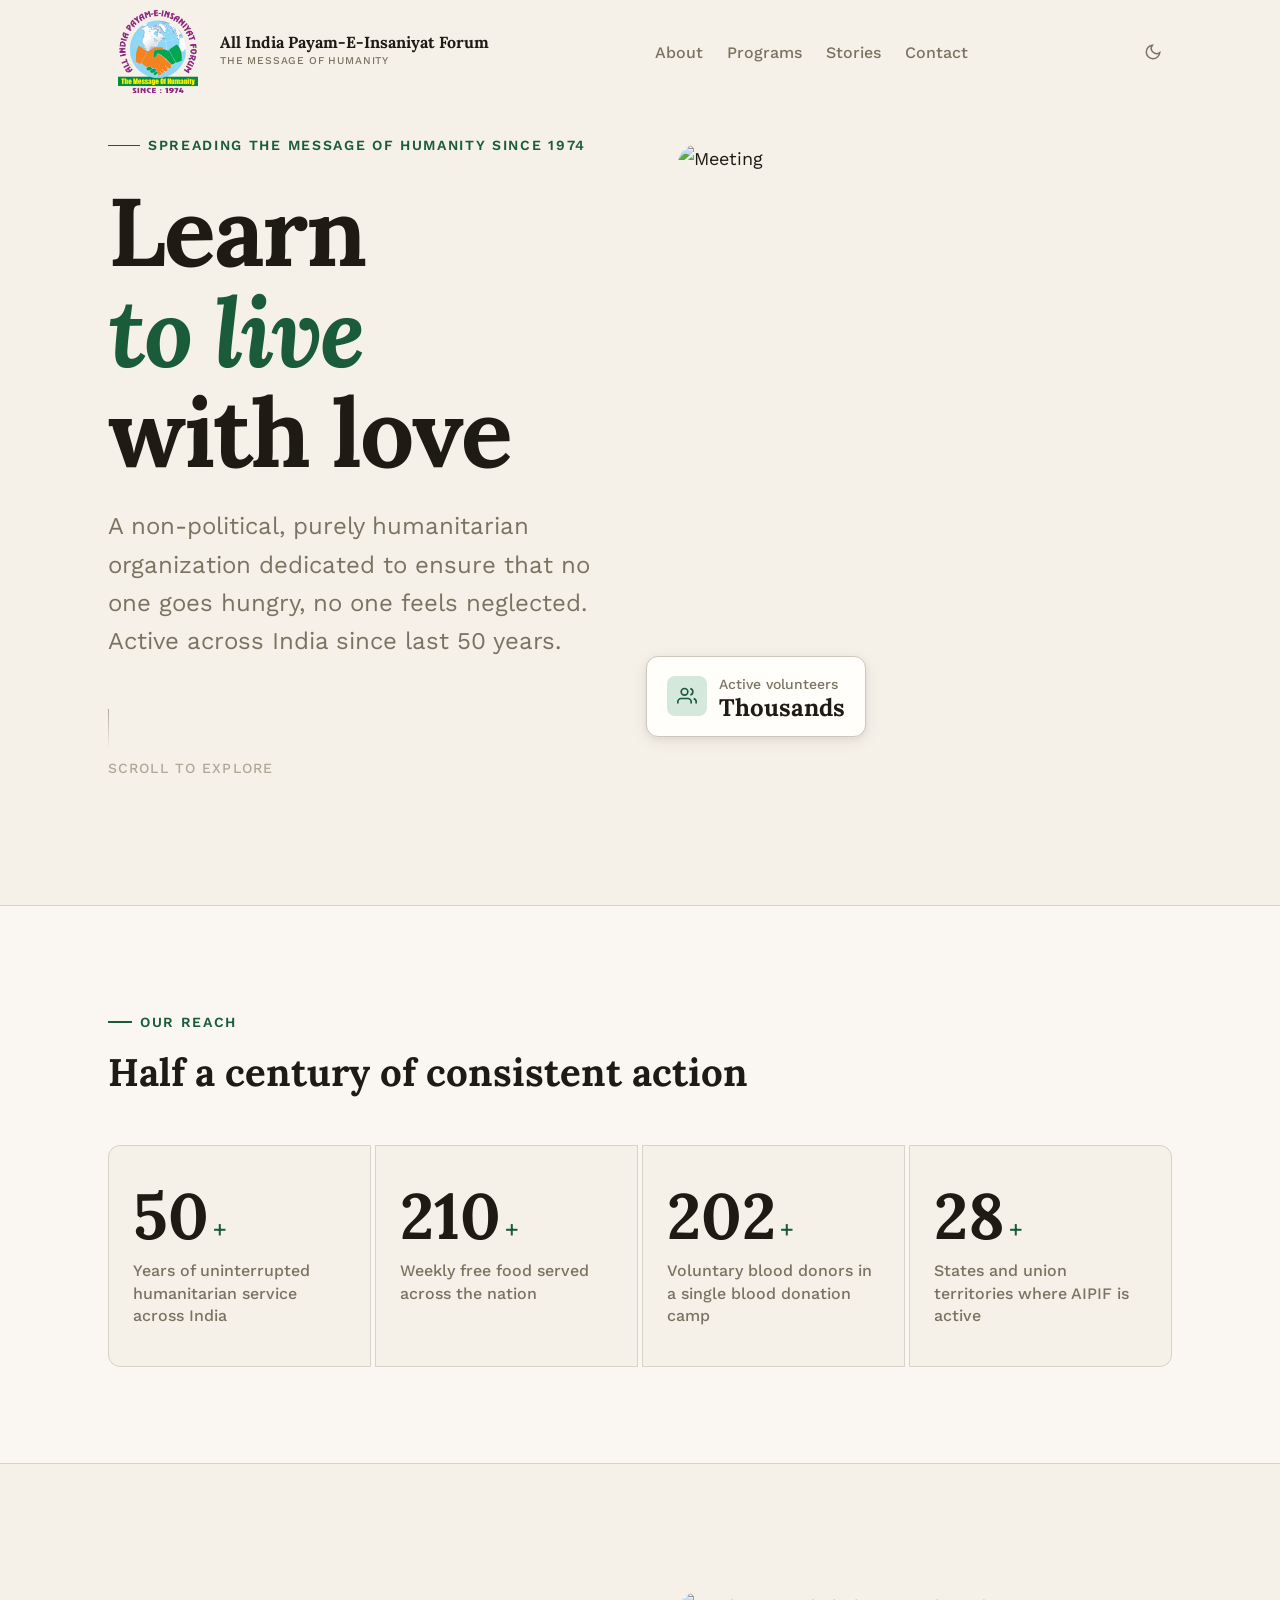
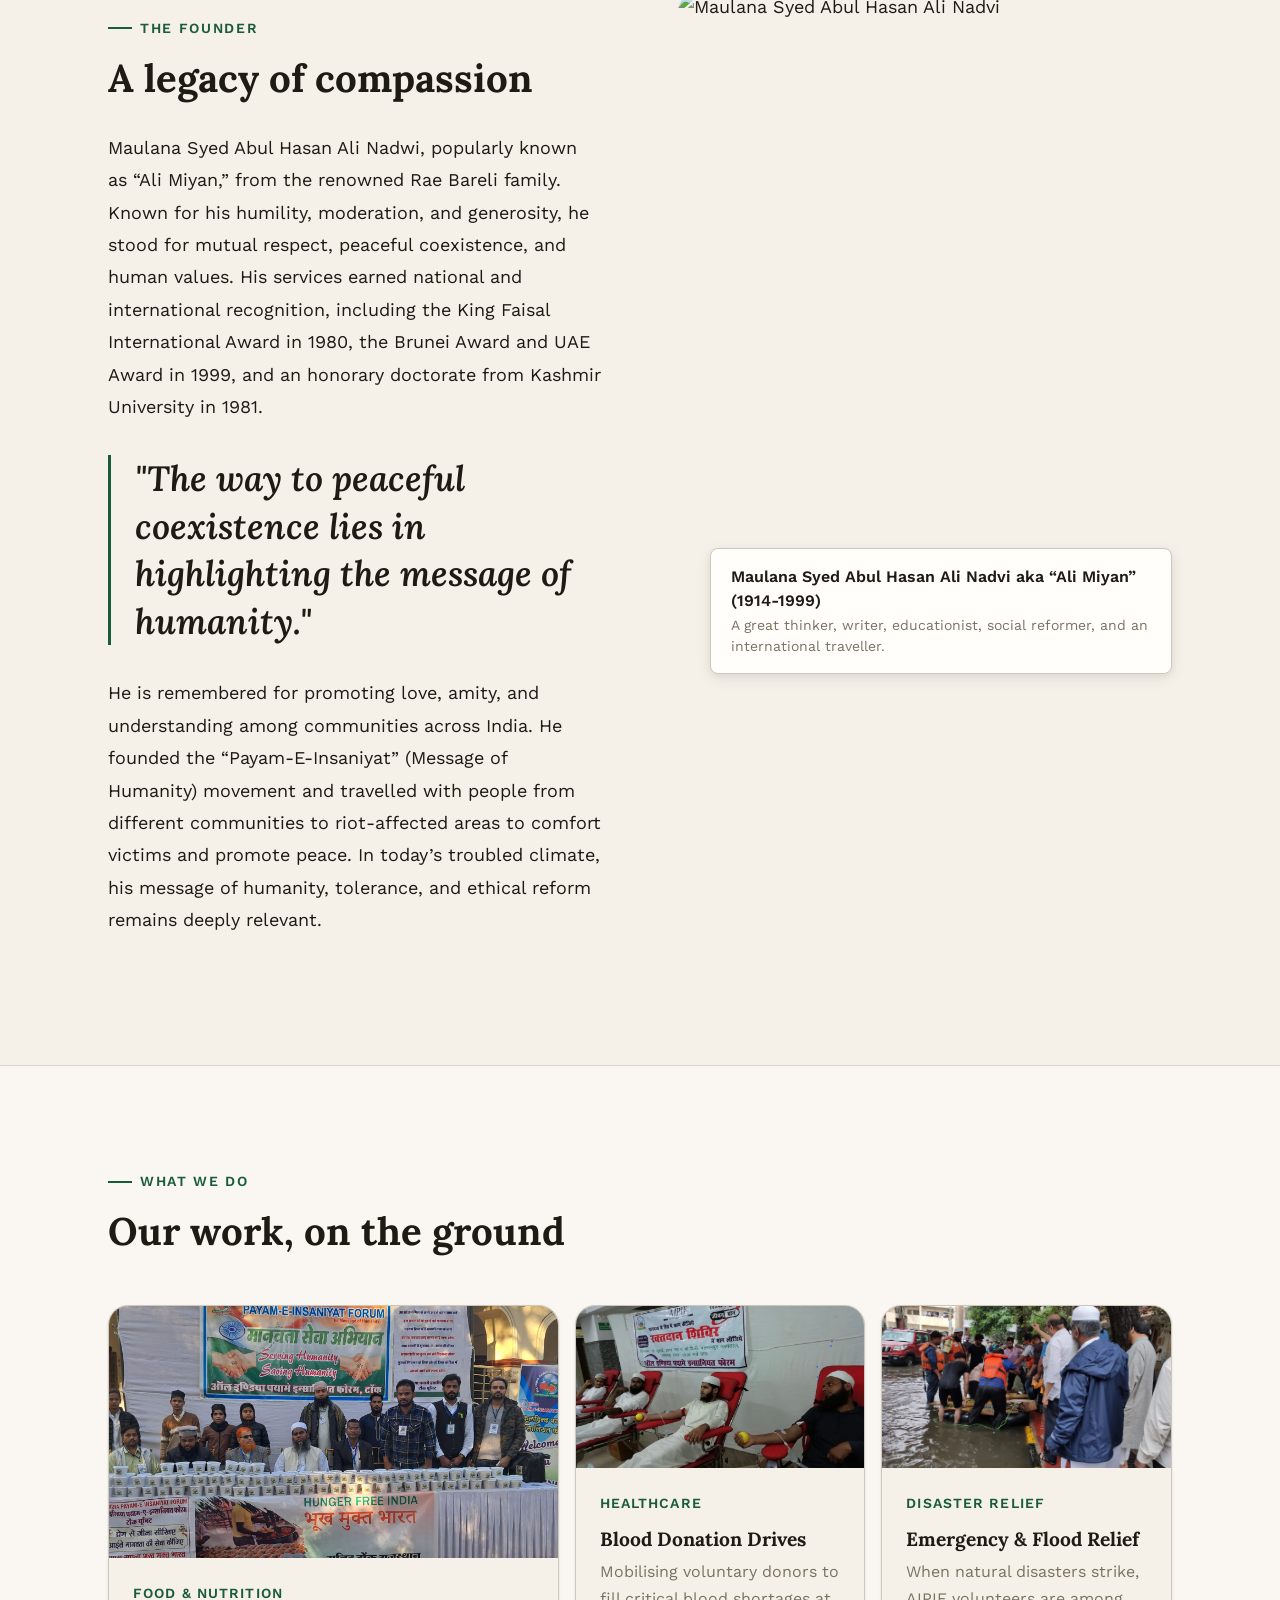
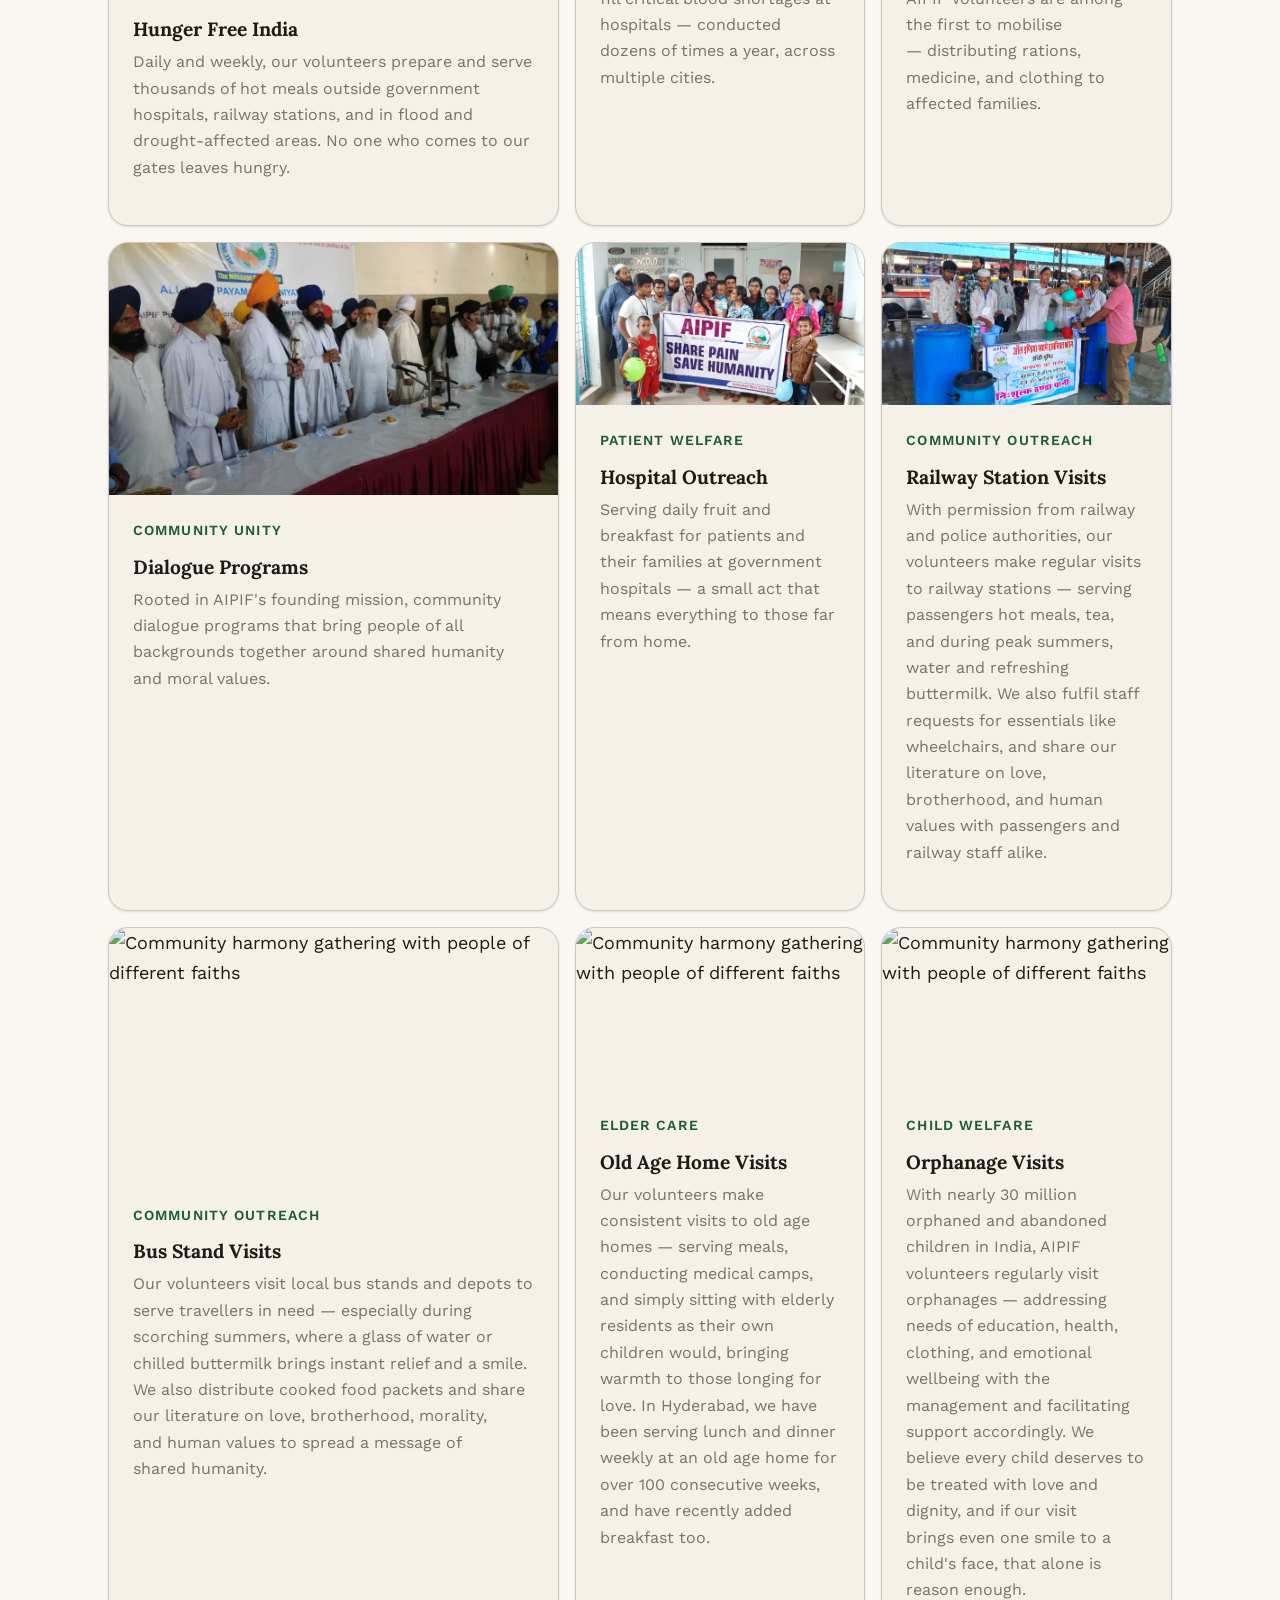
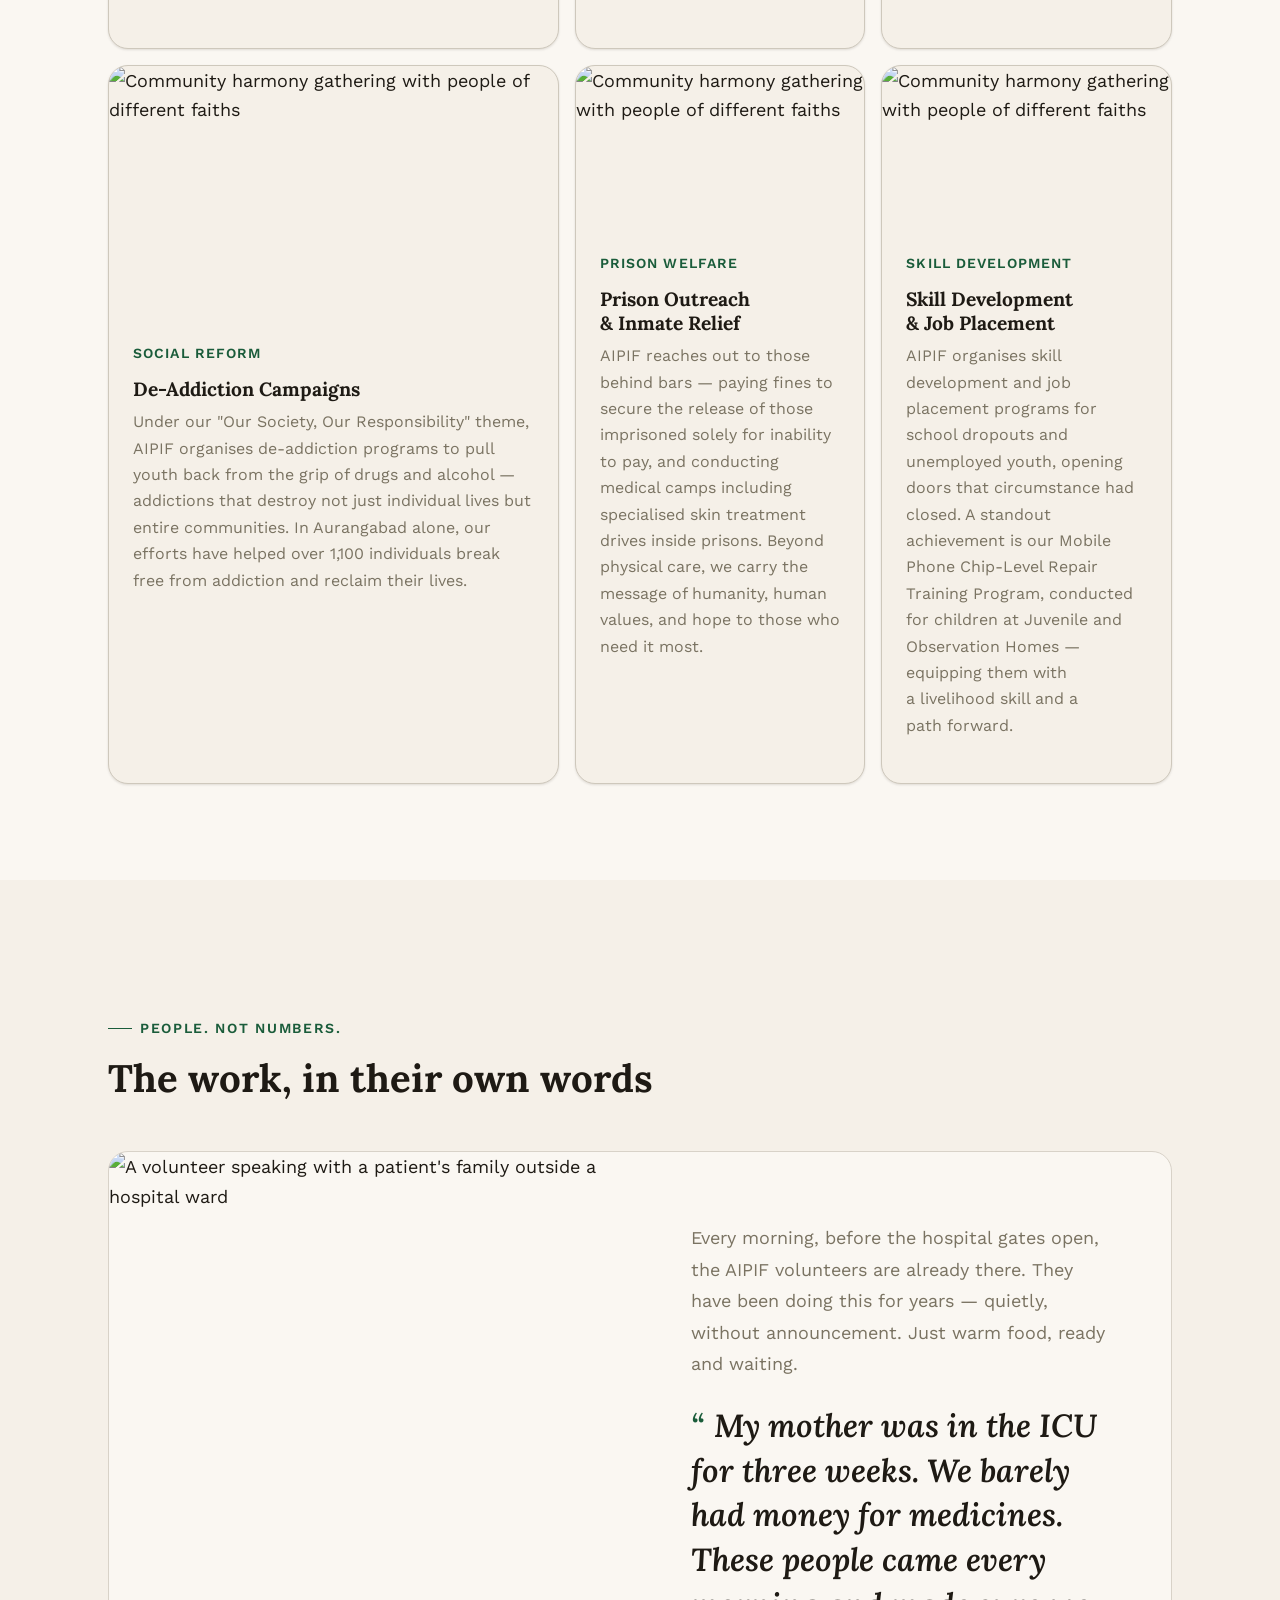
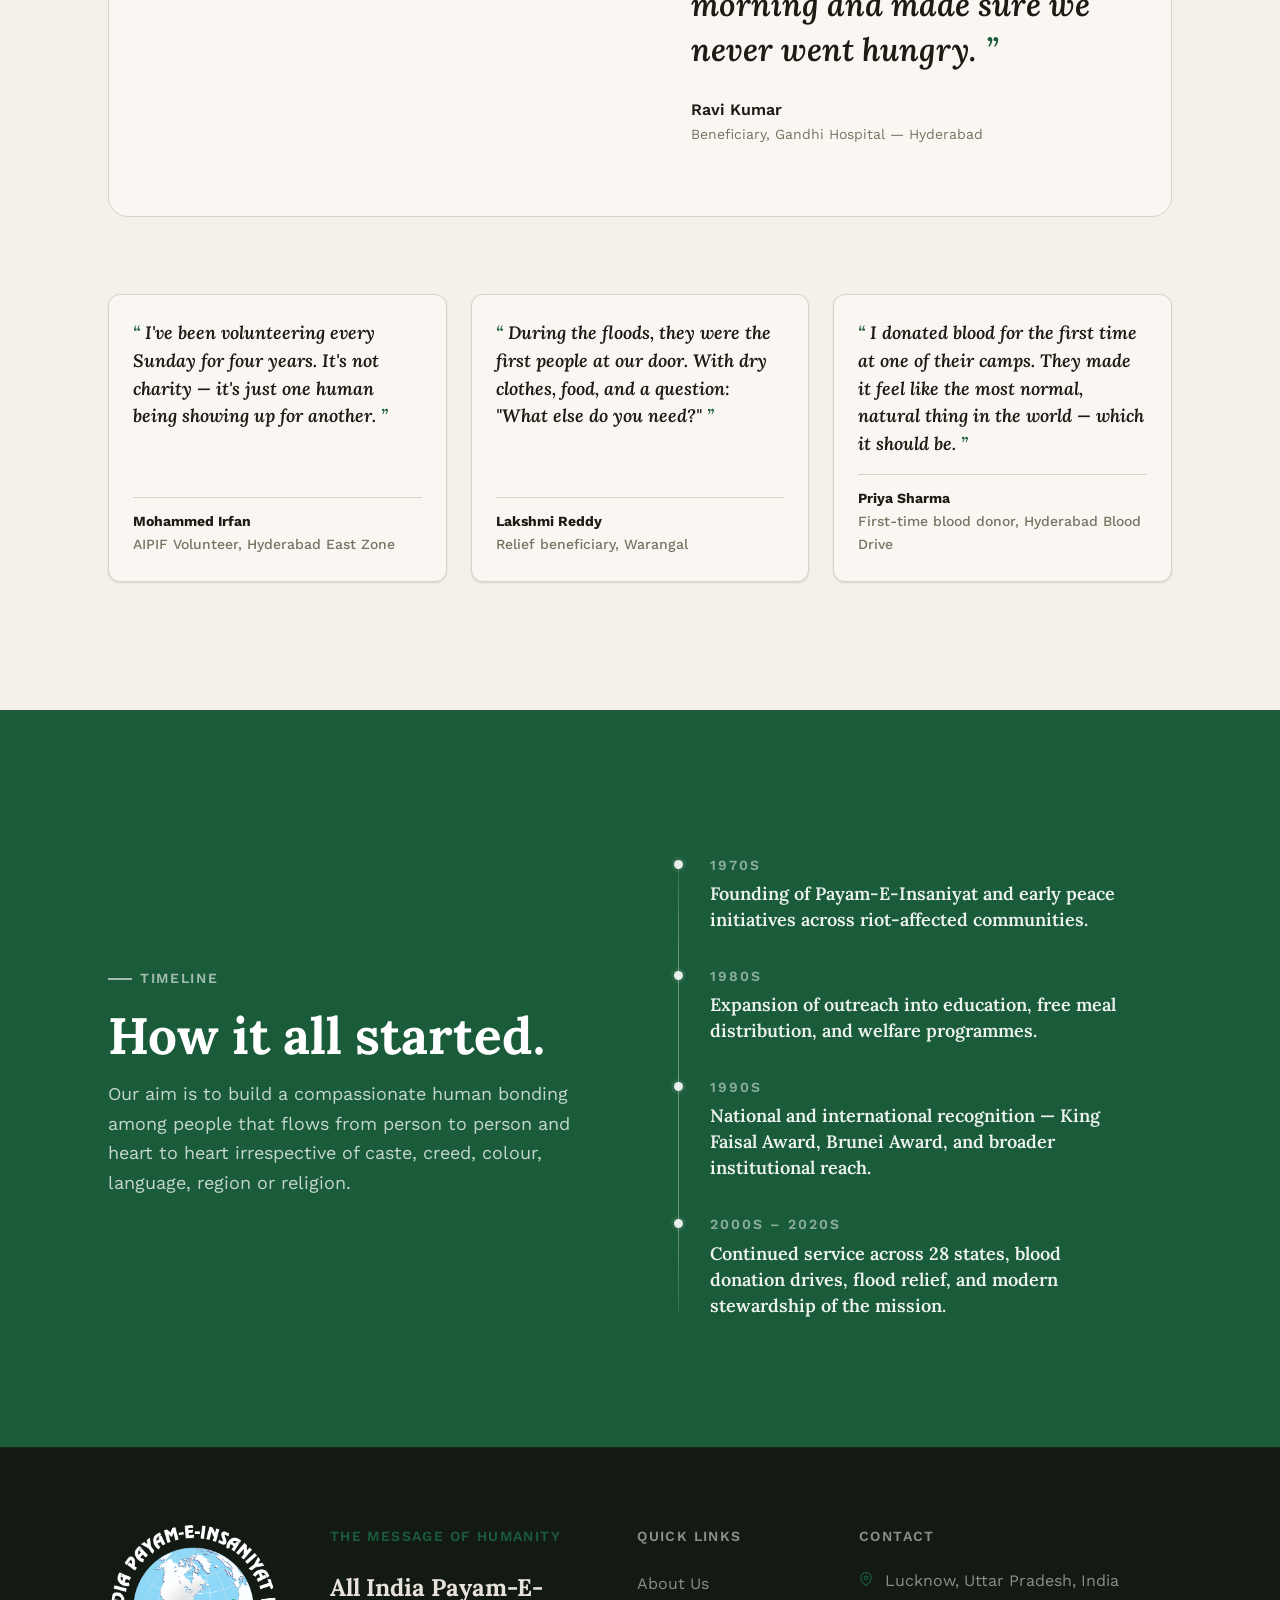
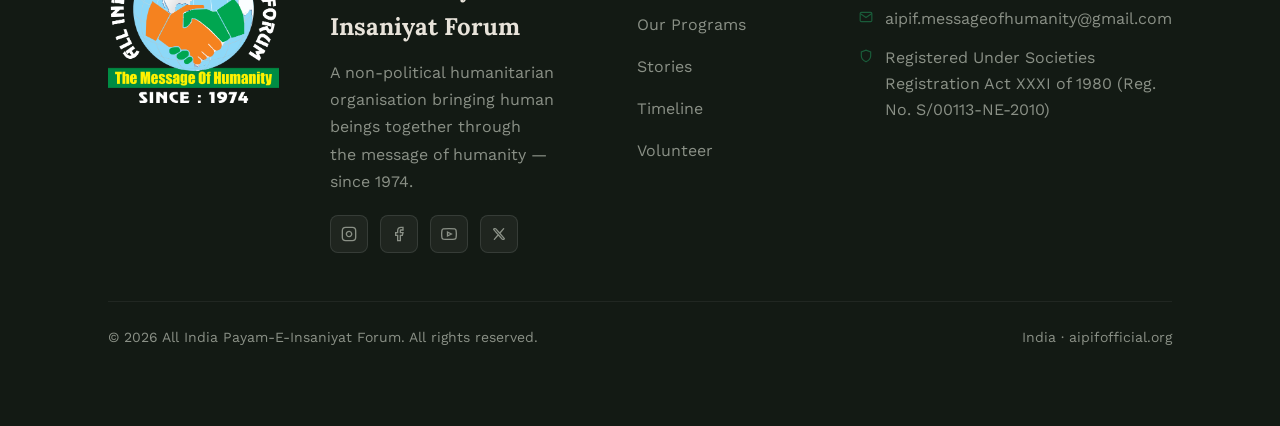
==== sample/index.html @ 8a6baed9 "site refining" ====
<!DOCTYPE html>
<html lang="en" data-theme="light">
<head>
  <meta charset="UTF-8">
  <meta name="viewport" content="width=device-width, initial-scale=1.0">
  <title>AIPIF — All India Payam-E-Insaniyat Forum</title>
  <meta name="description" content="All India Payam-E-Insaniyat Forum (AIPIF) — a non-political humanitarian organisation spreading the message of humanity since 1974. Food, care, dignity for all.">
  <meta property="og:title" content="AIPIF — All India Payam-E-Insaniyat Forum">
  <meta property="og:description" content="A non-political, purely humanitarian organization dedicated to ensure that no one goes hungry, no one feels neglected. Active across India since last 50 years.">

  <!-- Fonts -->
  <link rel="preconnect" href="https://fonts.googleapis.com">
  <link rel="preconnect" href="https://fonts.gstatic.com" crossorigin>
  <link href="https://fonts.googleapis.com/css2?family=Lora:ital,wght@0,400;0,600;0,700;1,400;1,600&family=Work+Sans:wght@300;400;500;600&display=swap" rel="stylesheet">

  <!-- Lucide Icons -->
  <script src="https://unpkg.com/lucide@latest/dist/umd/lucide.min.js"></script>

<style>
/* ─── DESIGN TOKENS ─────────────────────────────────────── */
:root, [data-theme="light"] {
  /* Surfaces — warm linen */
  --color-bg:               #F5F0E8;
  --color-surface:          #FAF7F2;
  --color-surface-2:        #FFFEFB;
  --color-surface-offset:   #EDE8DF;
  --color-surface-deep:     #E4DDD1;
  --color-divider:          #D8D2C8;
  --color-border:           #CEC8BC;

  /* Text — warm brown */
  --color-text:             #1E1A14;
  --color-text-muted:       #7A7362;
  --color-text-faint:       #B0A898;
  --color-text-inverse:     #FAF7F2;

  /* Primary accent — deep forest green */
  --color-primary:          #1A5C3A;
  --color-primary-hover:    #154A2F;
  --color-primary-active:   #0F3822;
  --color-primary-light:    #D4E8DC;

  /* Secondary accent — warm terracotta */
  --color-secondary:        #C2581B;
  --color-secondary-hover:  #A04515;

  /* Dark base for footer */
  --color-dark:             #131A14;
  --color-dark-surface:     #1A2319;
  --color-dark-text:        #E8E3DA;
  --color-dark-muted:       #8A9086;

  /* Type */
  --font-display:           'Lora', Georgia, serif;
  --font-body:              'Work Sans', 'Helvetica Neue', sans-serif;

  /* Type scale — fluid */
  --text-xs:    clamp(0.75rem, 0.7rem + 0.25vw, 0.875rem);
  --text-sm:    clamp(0.875rem, 0.8rem + 0.35vw, 1rem);
  --text-base:  clamp(1rem, 0.95rem + 0.25vw, 1.125rem);
  --text-lg:    clamp(1.125rem, 1rem + 0.75vw, 1.5rem);
  --text-xl:    clamp(1.5rem, 1.2rem + 1.25vw, 2.25rem);
  --text-2xl:   clamp(2rem, 1.2rem + 2.5vw, 3.5rem);
  --text-hero:  clamp(3rem, 0.5rem + 7vw, 6rem);

  /* Spacing */
  --space-1: 0.25rem; --space-2: 0.5rem;  --space-3: 0.75rem;
  --space-4: 1rem;    --space-5: 1.25rem; --space-6: 1.5rem;
  --space-8: 2rem;    --space-10: 2.5rem; --space-12: 3rem;
  --space-16: 4rem;   --space-20: 5rem;   --space-24: 6rem;
  --space-32: 8rem;

  /* Radii */
  --radius-sm: 0.25rem; --radius-md: 0.5rem;
  --radius-lg: 0.75rem; --radius-xl: 1.25rem;

  /* Shadows */
  --shadow-sm: 0 1px 3px rgba(30,26,20,0.07), 0 1px 2px rgba(30,26,20,0.05);
  --shadow-md: 0 4px 16px rgba(30,26,20,0.08), 0 2px 6px rgba(30,26,20,0.05);
  --shadow-lg: 0 12px 40px rgba(30,26,20,0.10), 0 4px 12px rgba(30,26,20,0.06);

  /* Layout */
  --content-width: 1160px;
  --prose-width: 68ch;

  --transition: 180ms cubic-bezier(0.16, 1, 0.3, 1);
}

[data-theme="dark"] {
  --color-bg:               #131A14;
  --color-surface:          #1A2319;
  --color-surface-2:        #1F2B1E;
  --color-surface-offset:   #162015;
  --color-surface-deep:     #0F160F;
  --color-divider:          #2A342A;
  --color-border:           #344034;
  --color-text:             #E8E3DA;
  --color-text-muted:       #8A9086;
  --color-text-faint:       #4E5A4C;
  --color-text-inverse:     #131A14;
  --color-primary:          #4EA870;
  --color-primary-hover:    #62B880;
  --color-primary-active:   #3A8F58;
  --color-primary-light:    #1A3524;
  --color-secondary:        #E07040;
  --color-secondary-hover:  #F08050;
  --shadow-sm: 0 1px 3px rgba(0,0,0,0.3);
  --shadow-md: 0 4px 16px rgba(0,0,0,0.35);
  --shadow-lg: 0 12px 40px rgba(0,0,0,0.45);
}

/* ─── BASE RESET ─────────────────────────────────────────── */
*, *::before, *::after { box-sizing: border-box; margin: 0; padding: 0; }
html {
  -webkit-font-smoothing: antialiased;
  text-rendering: optimizeLegibility;
  scroll-behavior: smooth;
  scroll-padding-top: 5rem;
}
body {
  font-family: var(--font-body);
  font-size: var(--text-base);
  color: var(--color-text);
  background: var(--color-bg);
  line-height: 1.65;
  min-height: 100dvh;
  overflow-x: hidden;
}
svg > #g253 {background-color: var(--color-secondary);}
img { display: block; max-width: 100%; height: auto; }
ul[role="list"], ol[role="list"] { list-style: none; }
input, button, textarea, select { font: inherit; }
h1, h2, h3, h4 { text-wrap: balance; line-height: 1.15; font-family: var(--font-display); }
p, li { text-wrap: pretty; }
button { cursor: pointer; border: none; background: none; }
::selection { background: color-mix(in oklab, var(--color-primary) 20%, transparent); }
:focus-visible { outline: 2px solid var(--color-primary); outline-offset: 3px; border-radius: var(--radius-sm); }
.sr-only { position: absolute; width: 1px; height: 1px; overflow: hidden; clip: rect(0,0,0,0); white-space: nowrap; }
@media (prefers-reduced-motion: reduce) {
  *, *::before, *::after { animation-duration: 0.01ms !important; transition-duration: 0.01ms !important; }
}

/* ─── LAYOUT UTILITIES ───────────────────────────────────── */
.container {
  max-width: var(--content-width);
  margin-inline: auto;
  padding-inline: clamp(var(--space-4), 5vw, var(--space-12));
}
.prose { max-width: var(--prose-width); }

/* ─── NAVIGATION ─────────────────────────────────────────── */
#nav {
  position: sticky; top: 0; z-index: 100;
  transition: background var(--transition), backdrop-filter var(--transition), box-shadow var(--transition);
}
#nav.scrolled {
  background: color-mix(in oklab, var(--color-bg) 85%, transparent);
  backdrop-filter: blur(14px);
  -webkit-backdrop-filter: blur(14px);
  box-shadow: 0 1px 0 var(--color-divider);
}
.nav-inner {
  display: flex; align-items: center; gap: var(--space-8);
}
.nav-logo {
  flex-shrink: 0;
  display: flex; align-items: center; gap: var(--space-3);
  text-decoration: none; color: var(--color-text);
}
.nav-logo-mark {
  width: 40px; height: 40px; flex-shrink: 0;
}
.nav-logo-text {
  display: flex; flex-direction: column; gap: 1px;
}
.nav-logo-name {
  font-family: var(--font-display);
  font-size: var(--text-sm);
  font-weight: 700;
  line-height: 1.1;
  color: var(--color-text);
}
.nav-logo-tagline {
  font-size: 0.65rem;
  font-weight: 500;
  letter-spacing: 0.08em;
  text-transform: uppercase;
  color: var(--color-text-muted);
}
.nav-links {
  display: flex; align-items: center; gap: var(--space-6);
  list-style: none; margin-left: auto;
}
.nav-links a {
  font-size: var(--text-sm);
  font-weight: 500;
  color: var(--color-text-muted);
  text-decoration: none;
  position: relative;
  padding-bottom: 3px;
  transition: color var(--transition);
}
.nav-links a::after {
  content: ''; position: absolute; bottom: 0; left: 0;
  width: 0; height: 1.5px;
  background: var(--color-primary);
  transition: width var(--transition);
}
.nav-links a:hover { color: var(--color-text); }
.nav-links a:hover::after { width: 100%; }
.nav-actions {
  display: flex; align-items: center; gap: var(--space-3);
  margin-left: auto;
}
.btn-join-nav {
  display: inline-flex; align-items: center; gap: var(--space-2);
  padding: var(--space-2) var(--space-5);
  background: var(--color-primary);
  color: white !important;
  font-size: var(--text-sm);
  font-weight: 600;
  border-radius: var(--radius-md);
  text-decoration: none;
  transition: background var(--transition), box-shadow var(--transition);
}
.btn-join-nav:hover {
  background: var(--color-primary-hover);
  box-shadow: 0 4px 12px color-mix(in oklab, var(--color-primary) 35%, transparent);
}
.theme-toggle {
  width: 38px; height: 38px;
  display: flex; align-items: center; justify-content: center;
  border-radius: var(--radius-md);
  color: var(--color-text-muted);
  transition: color var(--transition), background var(--transition);
}
.theme-toggle:hover { color: var(--color-text); background: var(--color-surface-offset); }
.nav-mobile-toggle {
  display: none; width: 44px; height: 44px;
  align-items: center; justify-content: center;
  color: var(--color-text);
}
/* Mobile nav drawer */
.nav-drawer {
  display: none; position: fixed; inset: 0; z-index: 200;
  pointer-events: none;
}
.nav-drawer.open { pointer-events: all; }
.nav-drawer-backdrop {
  position: absolute; inset: 0;
  background: rgba(19,26,20,0.55);
  opacity: 0; transition: opacity 0.3s ease;
  backdrop-filter: blur(4px);
}
.nav-drawer.open .nav-drawer-backdrop { opacity: 1; }
.nav-drawer-panel {
  position: absolute; top: 0; right: 0; bottom: 0;
  width: min(320px, 85vw);
  background: var(--color-surface-2);
  padding: var(--space-6);
  transform: translateX(100%);
  transition: transform 0.35s cubic-bezier(0.16, 1, 0.3, 1);
  display: flex; flex-direction: column; gap: var(--space-8);
}
.nav-drawer.open .nav-drawer-panel { transform: translateX(0); }
.nav-drawer-header {
  display: flex; align-items: center; justify-content: space-between;
}
.nav-drawer-links {
  display: flex; flex-direction: column; gap: var(--space-1);
  list-style: none;
}
.nav-drawer-links a {
  display: block; padding: var(--space-3) var(--space-2);
  font-size: var(--text-base); font-weight: 500;
  color: var(--color-text); text-decoration: none;
  border-bottom: 1px solid var(--color-divider);
  transition: color var(--transition), padding-left var(--transition);
}
.nav-drawer-links a:hover { color: var(--color-primary); padding-left: var(--space-4); }
.nav-drawer-join {
  display: block; width: 100%; padding: var(--space-4);
  background: var(--color-primary); color: white;
  text-align: center; font-weight: 600; font-size: var(--text-base);
  border-radius: var(--radius-md); text-decoration: none;
}

/* ─── HERO ───────────────────────────────────────────────── */
.hero {
  padding-block: 125px;
  background: var(--color-bg);
  position: relative; overflow: hidden;
}
.hero-grid {
  display: grid;
  grid-template-columns: 1fr 1fr;
  gap: clamp(var(--space-12), 6vw, var(--space-20));
  align-items: center;
}
.hero-eyebrow {
  display: inline-flex; align-items: center; gap: var(--space-2);
  font-family: var(--font-body);
  font-size: var(--text-xs);
  font-weight: 600;
  letter-spacing: 0.12em;
  text-transform: uppercase;
  color: var(--color-primary);
  margin-bottom: var(--space-6);
}
.hero-eyebrow-line {
  display: block; width: 32px; height: 1.5px;
  background: var(--color-primary);
}
.hero-heading {
  font-family: var(--font-display);
  font-size: var(--text-hero);
  font-weight: 700;
  line-height: 1.05;
  color: var(--color-text);
  margin-bottom: var(--space-6);
  letter-spacing: -0.02em;
}
.hero-heading em {
  font-style: italic;
  color: var(--color-primary);
}
.hero-sub {
  font-size: var(--text-lg);
  color: var(--color-text-muted);
  max-width: 44ch;
  line-height: 1.6;
  margin-bottom: var(--space-10);
  font-weight: 400;
}
.hero-actions {
  display: flex; align-items: center; gap: var(--space-4);
  flex-wrap: wrap;
}
.btn-primary {
  display: inline-flex; align-items: center; gap: var(--space-2);
  padding: var(--space-4) var(--space-8);
  background: var(--color-primary); color: white;
  font-size: var(--text-base); font-weight: 600;
  border-radius: var(--radius-md); text-decoration: none;
  transition: background var(--transition), box-shadow var(--transition);
  min-height: 52px;
}
.btn-primary:hover {
  background: var(--color-primary-hover);
  box-shadow: 0 6px 20px color-mix(in oklab, var(--color-primary) 40%, transparent);
}
.btn-ghost {
  display: inline-flex; align-items: center; gap: var(--space-2);
  padding: var(--space-4) var(--space-8);
  border: 1.5px solid var(--color-border);
  color: var(--color-text); background: transparent;
  font-size: var(--text-base); font-weight: 500;
  border-radius: var(--radius-md); text-decoration: none;
  transition: border-color var(--transition), color var(--transition), background var(--transition);
  min-height: 52px;
}
.btn-ghost:hover {
  border-color: var(--color-primary);
  color: var(--color-primary);
  background: var(--color-primary-light);
}
.hero-image-wrap {
  position: relative;
}
.hero-image-frame {
  aspect-ratio: 4/5;
  border-radius: var(--radius-xl);
  overflow: hidden;
  position: relative;
}
.hero-image-frame img {
  width: 100%; height: 100%; object-fit: cover;
  transition: transform 0.6s cubic-bezier(0.16, 1, 0.3, 1);
}
.hero-image-badge {
  position: absolute; bottom: var(--space-6); left: calc(-1 * var(--space-8));
  background: var(--color-surface-2);
  border: 1px solid var(--color-border);
  border-radius: var(--radius-lg);
  padding: var(--space-4) var(--space-5);
  display: flex; align-items: center; gap: var(--space-3);
  box-shadow: var(--shadow-md);
}
.hero-badge-icon {
  width: 40px; height: 40px; flex-shrink: 0;
  background: var(--color-primary-light);
  border-radius: var(--radius-md);
  display: flex; align-items: center; justify-content: center;
  color: var(--color-primary);
}
.hero-badge-text-label {
  font-size: var(--text-xs); color: var(--color-text-muted);
  font-weight: 500;
}
.hero-badge-text-value {
  font-family: var(--font-display);
  font-size: var(--text-lg); font-weight: 700;
  color: var(--color-text); line-height: 1;
}
.scroll-hint {
  display: flex; flex-direction: column; align-items: flex-start;
  gap: var(--space-2); margin-top: var(--space-12);
  color: var(--color-text-faint);
  font-size: var(--text-xs); font-weight: 500;
  letter-spacing: 0.08em; text-transform: uppercase;
}
.scroll-arrow {
  width: 1px; height: 40px;
  background: linear-gradient(to bottom, var(--color-text-faint), transparent);
  animation: scrollPulse 2s ease-in-out infinite;
}
@keyframes scrollPulse {
  0%, 100% { opacity: 0.4; transform: scaleY(1); }
  50% { opacity: 1; transform: scaleY(1.15); }
}

/* ─── IMPACT STATS ───────────────────────────────────────── */
.stats-section {
  padding-block: clamp(var(--space-16), 8vw, var(--space-24));
  background: var(--color-surface);
  border-top: 1px solid var(--color-divider);
  border-bottom: 1px solid var(--color-divider);
}
.stats-header {
  margin-bottom: clamp(var(--space-10), 4vw, var(--space-16));
}
.section-eyebrow {
  display: inline-flex; align-items: center; gap: var(--space-2);
  font-size: var(--text-xs); font-weight: 600;
  letter-spacing: 0.12em; text-transform: uppercase;
  color: var(--color-primary); margin-bottom: var(--space-4);
}
.section-eyebrow::before {
  content: ''; display: block; width: 24px; height: 1.5px;
  background: var(--color-primary);
}
.section-eyebrow-1 {
  display: inline-flex; align-items: center; gap: var(--space-2);
  font-size: var(--text-xs); font-weight: 600;
  letter-spacing: 0.12em; text-transform: uppercase;
  color: var(--color-primary); margin-bottom: var(--space-4);
}
.section-eyebrow-1::before {
  content: ''; display: block; width: 24px; height: 1.5px;
  background: rgba(255,255,255,0.6);
}
.section-title {
  font-size: clamp(1.75rem, 3vw, 2.5rem);
  font-weight: 700; line-height: 1.15;
  color: var(--color-text);
}
.stats-grid {
  display: grid;
  grid-template-columns: repeat(4, 1fr);
  gap: var(--space-1);
}
.stat-card {
  padding: clamp(var(--space-6), 3vw, var(--space-10)) var(--space-6);
  background: var(--color-bg);
  border: 1px solid var(--color-divider);
  position: relative;
}
.stat-card:first-child { border-radius: var(--radius-lg) 0 0 var(--radius-lg); }
.stat-card:last-child  { border-radius: 0 var(--radius-lg) var(--radius-lg) 0; }
.stat-number {
  font-family: var(--font-display);
  font-size: clamp(2.5rem, 5vw, 4rem);
  font-weight: 700; line-height: 1;
  color: var(--color-text);
  display: flex; align-items: baseline; gap: var(--space-1);
}
.stat-unit {
  font-size: clamp(1.25rem, 2vw, 1.75rem);
  color: var(--color-primary);
}
.stat-label {
  font-size: var(--text-sm); font-weight: 500;
  color: var(--color-text-muted);
  margin-top: var(--space-3);
  line-height: 1.4;
}

/* ─── MISSION ────────────────────────────────────────────── */
.mission-section {
  padding-block: clamp(var(--space-20), 10vw, var(--space-32));
}
.mission-grid {
  display: grid;
  grid-template-columns: 1fr 1fr;
  gap: clamp(var(--space-12), 6vw, var(--space-24));
  align-items: start;
}
.mission-content { padding-top: var(--space-4); }
.mission-body {
  font-size: var(--text-base);
  color: var(--color-text);
  line-height: 1.8;
  max-width: var(--prose-width);
}
.mission-body p + p { margin-top: var(--space-5); }
.mission-pullquote {
  margin-block: var(--space-8);
  padding-left: var(--space-6);
  border-left: 3px solid var(--color-primary);
  font-family: var(--font-display);
  font-size: var(--text-xl);
  font-style: italic;
  font-weight: 600;
  line-height: 1.35;
  color: var(--color-text);
  max-width: 36ch;
}
.mission-image-wrap { position: relative; }
.mission-image-frame {
  aspect-ratio: 3/4;
  border-radius: var(--radius-xl);
  overflow: hidden;
}
.mission-image-frame img {
  width: 100%; height: 100%; object-fit: cover;
}
.mission-image-caption {
  position: absolute; bottom: calc(-1 * var(--space-6));
  right: 0; left: var(--space-8);
  background: var(--color-surface-2);
  border: 1px solid var(--color-border);
  border-radius: var(--radius-md);
  padding: var(--space-4) var(--space-5);
  box-shadow: var(--shadow-md);
  font-size: var(--text-xs);
  color: var(--color-text-muted);
  line-height: 1.5;
}
.mission-image-caption strong {
  display: block; font-weight: 600;
  color: var(--color-text);
  font-size: var(--text-sm);
  margin-bottom: 2px;
}

/* ─── PROGRAMS ───────────────────────────────────────────── */
.programs-section {
  padding-block: clamp(var(--space-16), 8vw, var(--space-24));
  background: var(--color-surface);
  border-top: 1px solid var(--color-divider);
}
.programs-header {
  display: grid;
  grid-template-columns: 1fr auto;
  align-items: end;
  gap: var(--space-8);
  margin-bottom: clamp(var(--space-10), 4vw, var(--space-16));
}
.programs-grid {
  display: grid;
  grid-template-columns: 1.55fr 1fr 1fr;
  grid-template-rows: auto auto;
  gap: var(--space-4);
}
.program-card {
  background: var(--color-bg);
  border-radius: var(--radius-xl);
  overflow: hidden;
  border: 1px solid var(--color-border);
  box-shadow: var(--shadow-sm);
  transition: box-shadow var(--transition), transform var(--transition);
  display: flex; flex-direction: column;
}
.program-card:hover { box-shadow: var(--shadow-lg); }
.program-card.featured {
  grid-row: span 2;
}
.program-card-image {
  overflow: hidden;
  flex-shrink: 0;
}
.program-card.featured .program-card-image { aspect-ratio: 3/2.2; }
.program-card:not(.featured) .program-card-image { aspect-ratio: 16/9; }
.program-card-image img {
  width: 100%; height: 100%; object-fit: cover;
  transition: transform 0.5s cubic-bezier(0.16, 1, 0.3, 1);
  display: block;
}
.program-card:hover .program-card-image img { transform: scale(1.04); }
.program-card-body {
  padding: var(--space-6);
  flex: 1; display: flex; flex-direction: column;
}
.program-tag {
  display: inline-block;
  font-size: var(--text-xs); font-weight: 600;
  letter-spacing: 0.08em; text-transform: uppercase;
  color: var(--color-primary);
  margin-bottom: var(--space-3);
}
.program-card-title {
  font-family: var(--font-display);
  font-size: clamp(1.1rem, 1.5vw, 1.4rem);
  font-weight: 700; line-height: 1.25;
  color: var(--color-text);
  margin-bottom: var(--space-2);
}
.program-card.featured .program-card-title {
  font-size: clamp(1.3rem, 2vw, 1.8rem);
}
.program-card-desc {
  font-size: var(--text-sm);
  color: var(--color-text-muted);
  line-height: 1.65;
  margin-bottom: var(--space-5);
  flex: 1;
}
.program-link {
  display: inline-flex; align-items: center; gap: var(--space-1);
  font-size: var(--text-sm); font-weight: 600;
  color: var(--color-primary); text-decoration: none;
  transition: gap var(--transition);
}
.program-link:hover { gap: var(--space-2); }

/* ─── STORY / TESTIMONIAL ────────────────────────────────── */
.story-section {
  padding-block: clamp(var(--space-20), 10vw, var(--space-32));
  background: var(--color-bg);
}
.story-featured {
  margin-bottom: clamp(var(--space-16), 6vw, var(--space-24));
}
.story-featured-inner {
  background: var(--color-surface);
  border: 1px solid var(--color-divider);
  border-radius: var(--radius-xl);
  overflow: hidden;
  display: grid;
  grid-template-columns: 1fr 1fr;
}
.story-featured-image {
  aspect-ratio: 4/5;
  overflow: hidden;
  position: relative;
}
.story-featured-image img {
  width: 100%; height: 100%; object-fit: cover;
}
.story-featured-content {
  padding: clamp(var(--space-10), 4vw, var(--space-16));
  display: flex; flex-direction: column; justify-content: center; gap: var(--space-6);
}
.story-quote {
  font-family: var(--font-display);
  font-size: clamp(1.4rem, 2.5vw, 2rem);
  font-style: italic;
  font-weight: 600;
  line-height: 1.4;
  color: var(--color-text);
}
.story-quote::before { content: '\201C'; color: var(--color-primary); margin-right: 2px; }
.story-quote::after  { content: '\201D'; color: var(--color-primary); margin-left: 2px; }
.story-attr {
  display: flex; align-items: center; gap: var(--space-3);
}
.story-attr-avatar {
  width: 44px; height: 44px;
  border-radius: 50%;
  object-fit: cover;
  flex-shrink: 0;
}
.story-attr-name {
  font-weight: 600; font-size: var(--text-sm);
  color: var(--color-text);
}
.story-attr-detail {
  font-size: var(--text-xs); color: var(--color-text-muted);
}
.story-body {
  font-size: var(--text-base); line-height: 1.75;
  color: var(--color-text-muted);
  max-width: var(--prose-width);
}
.stories-sub {
  display: grid;
  grid-template-columns: repeat(3, 1fr);
  gap: var(--space-6);
}
.story-mini {
  background: var(--color-surface);
  border: 1px solid var(--color-divider);
  border-radius: var(--radius-lg);
  padding: var(--space-6);
  display: flex; flex-direction: column; gap: var(--space-4);
  box-shadow: var(--shadow-sm);
}
.story-mini-quote {
  font-family: var(--font-display);
  font-size: var(--text-base);
  font-style: italic;
  font-weight: 600;
  line-height: 1.55;
  color: var(--color-text);
  flex: 1;
}
.story-mini-quote::before { content: '\201C'; color: var(--color-primary); }
.story-mini-quote::after  { content: '\201D'; color: var(--color-primary); }
.story-mini-attr {
  font-size: var(--text-xs); color: var(--color-text-muted);
  font-weight: 500; border-top: 1px solid var(--color-divider);
  padding-top: var(--space-3);
}
.story-mini-attr strong { color: var(--color-text); }

/* ─── GET INVOLVED ───────────────────────────────────────── */
.involve-section {
  padding-block: clamp(var(--space-20), 10vw, var(--space-32));
  background: var(--color-primary);
  color: white;
}
.involve-inner {
  display: grid;
  grid-template-columns: 1fr 1fr;
  gap: clamp(var(--space-12), 6vw, var(--space-24));
  align-items: center;
}
.involve-heading {
  font-size: clamp(2rem, 4vw, 3.5rem);
  font-weight: 700; line-height: 1.1;
  color: white; margin-bottom: var(--space-4);
}
.involve-sub {
  font-size: var(--text-base);
  color: rgba(255,255,255,0.75);
  line-height: 1.65; max-width: 44ch;
}
.involve-paths {
  display: flex; flex-direction: column; gap: var(--space-4);
}
.involve-path {
  background: rgba(255,255,255,0.08);
  border: 1px solid rgba(255,255,255,0.15);
  border-radius: var(--radius-lg);
  padding: var(--space-6);
  display: flex; align-items: center; gap: var(--space-5);
  text-decoration: none;
  transition: background var(--transition), border-color var(--transition), transform var(--transition);
}
.involve-path:hover {
  background: rgba(255,255,255,0.14);
  border-color: rgba(255,255,255,0.3);
  transform: translateX(4px);
}
.involve-path-icon {
  width: 48px; height: 48px; flex-shrink: 0;
  background: rgba(255,255,255,0.15);
  border-radius: var(--radius-md);
  display: flex; align-items: center; justify-content: center;
  color: white;
}
.involve-path-title {
  font-family: var(--font-display);
  font-size: var(--text-lg);
  font-weight: 700; color: white; line-height: 1.2;
  margin-bottom: 4px;
}
.involve-path.donate .involve-path-icon { background: var(--color-secondary); }
.involve-path-desc {
  font-size: var(--text-sm); color: rgba(255,255,255,0.7);
}
.involve-path-arrow {
  margin-left: auto; color: rgba(255,255,255,0.5);
  transition: transform var(--transition), color var(--transition);
}
.involve-path:hover .involve-path-arrow {
  transform: translateX(4px); color: white;
}

/* DECADE TIMELINE */
.timeline-list {
  display: flex;
  flex-direction: column;
  position: relative;
  padding-left: var(--space-8);
  margin-top: var(--space-4);
  gap: 0;
  list-style: none;
}

.timeline-list::before {
  content: '';
  position: absolute;
  left: 0;
  top: 8px;
  bottom: 8px;
  width: 1px;
  background: linear-gradient(
    to bottom,
    rgba(255, 255, 255, 0.12),
    rgba(255, 255, 255, 0.35) 20%,
    rgba(255, 255, 255, 0.35) 80%,
    rgba(255, 255, 255, 0.12)
  );
}

.timeline-item {
  position: relative;
  padding-bottom: var(--space-8);
}

.timeline-item:last-child {
  padding-bottom: 0;
}

.timeline-item::before {
  content: '';
  position: absolute;
  left: calc(-1 * var(--space-8) - 4px);
  top: 6px;
  width: 9px;
  height: 9px;
  border-radius: 50%;
  background: white;
  opacity: 0.9;
  border: 2px solid rgba(255, 255, 255, 0.3);
  box-shadow: 0 0 0 3px rgba(255, 255, 255, 0.08);
}

.timeline-decade {
  font-family: var(--font-body);
  font-size: var(--text-xs);
  font-weight: 600;
  letter-spacing: 0.14em;
  text-transform: uppercase;
  color: rgba(255, 255, 255, 0.5);
  margin-bottom: var(--space-1);
}

.timeline-event {
  font-family: var(--font-display);
  font-size: var(--text-base);
  font-weight: 600;
  color: rgba(255, 255, 255, 0.92);
  line-height: 1.45;
  max-width: 38ch;
}

/* ─── FOOTER ─────────────────────────────────────────────── */
footer {
  background: var(--color-dark);
  padding-block: clamp(var(--space-16), 6vw, var(--space-24));
  border-top: 1px solid color-mix(in oklab, var(--color-primary) 20%, transparent);
}
.footer-grid {
  display: grid;
  grid-template-columns: 1fr 1.5fr 1fr 1fr;
  gap: clamp(var(--space-8), 4vw, var(--space-16));
}
.footer-brand-name {
  font-family: var(--font-display);
  font-size: var(--text-lg); font-weight: 700;
  color: var(--color-dark-text); margin-bottom: var(--space-3);
}
.footer-brand-tagline {
  font-size: var(--text-xs); font-weight: 600;
  letter-spacing: 0.1em; text-transform: uppercase;
  color: var(--color-primary); margin-bottom: var(--space-5);
}
.footer-brand-desc {
  font-size: var(--text-sm); color: var(--color-dark-muted);
  line-height: 1.7; max-width: 32ch;
}
.footer-col-title {
  font-size: var(--text-xs); font-weight: 600;
  letter-spacing: 0.1em; text-transform: uppercase;
  color: var(--color-dark-muted); margin-bottom: var(--space-5);
}
.footer-links {
  list-style: none; display: flex; flex-direction: column; gap: var(--space-3);
}
.footer-links a {
  font-size: var(--text-sm); color: var(--color-dark-muted);
  text-decoration: none; transition: color var(--transition);
}
.footer-links a:hover { color: var(--color-dark-text); }
.footer-contact-item {
  display: flex; align-items: baseline; gap: var(--space-3);
  font-size: var(--text-sm); color: var(--color-dark-muted);
  margin-bottom: var(--space-3);
}
.footer-contact-item svg { flex-shrink: 0; margin-top: 2px; color: var(--color-primary); }
.footer-social {
  display: flex; gap: var(--space-3); margin-top: var(--space-5);
}
.footer-social a {
  width: 38px; height: 38px;
  display: flex; align-items: center; justify-content: center;
  background: rgba(255,255,255,0.05);
  border: 1px solid rgba(255,255,255,0.1);
  border-radius: var(--radius-md);
  color: var(--color-dark-muted);
  text-decoration: none;
  transition: background var(--transition), color var(--transition);
}
.footer-social a:hover { background: var(--color-primary); color: white; }
.footer-bottom {
  margin-top: var(--space-12);
  padding-top: var(--space-6);
  border-top: 1px solid rgba(255,255,255,0.06);
  display: flex; align-items: center; justify-content: space-between;
  flex-wrap: wrap; gap: var(--space-4);
}
.footer-legal {
  font-size: var(--text-xs); color: var(--color-dark-muted);
}
.footer-reg {
  font-size: var(--text-xs); color: var(--color-dark-muted);
  text-align: right;
}

/* ─── REVEAL ANIMATIONS ──────────────────────────────────── */
.reveal {
  opacity: 1;
}
@supports (animation-timeline: scroll()) {
  .reveal {
    opacity: 0;
    animation: revealFade linear both;
    animation-timeline: view();
    animation-range: entry 0% entry 60%;
  }
  @keyframes revealFade { to { opacity: 1; } }
}

/* ─── RESPONSIVE ─────────────────────────────────────────── */
@media (max-width: 1024px) {
  .stats-grid { grid-template-columns: repeat(2, 1fr); }
  .stat-card:first-child { border-radius: var(--radius-lg) 0 0 0; }
  .stat-card:nth-child(2) { border-radius: 0 var(--radius-lg) 0 0; }
  .stat-card:nth-child(3) { border-radius: 0 0 0 var(--radius-lg); }
  .stat-card:last-child  { border-radius: 0 0 var(--radius-lg) 0; }
  .programs-grid { grid-template-columns: 1fr 1fr; }
  .program-card.featured { grid-row: span 1; grid-column: span 2; }
  .story-featured-inner { grid-template-columns: 1fr; }
  .story-featured-image { aspect-ratio: 16/9; }
  .footer-grid { grid-template-columns: 0.5fr 1fr; gap: var(--space-10); }
  .btn-join-nav { font-size: var(--text-xs); padding: var(--space-2) var(--space-3); }
  #aipif-logo { width: 70px; }
  .nav-logo { gap: var(--space-1); }
  .nav-logo-name { font-size: var(--text-xs); }
  .nav-inner, .nav-links { gap: var(--space-3); }
  .nav-links a { font-size: var(--text-xs); }
}
@media (max-width: 768px) {
  .hero-grid { grid-template-columns: 1fr; grid-template-rows: auto auto;}
  .hero-image-wrap { display: block; order: -1;}
  .hero-image-frame { aspect-ratio: 16 / 9; border-radius: var(--radius-lg); }
  .mission-grid { grid-template-columns: 1fr; }
  .mission-image-wrap { display: block; order: -1;}
  .programs-grid { grid-template-columns: 1fr; }
  .program-card.featured { grid-column: span 1; }
  .stories-sub { grid-template-columns: 1fr; }
  .involve-inner { grid-template-columns: 1fr; }
  .footer-grid { grid-template-columns: 1fr; }
  .footer-grid img { width: 150px; }
  .footer-bottom { flex-direction: column; text-align: center; }
  .footer-reg { text-align: center; }
  .nav-links, .nav-actions .btn-join-nav { display: none; }
  .nav-mobile-toggle { display: flex; }
  .nav-drawer { display: block; }
  .hero-image-badge { bottom: calc(-6 * var(--space-1)); left: calc(6 * var(--space-8)) }
  .programs-header { grid-template-columns: 1fr; }
  .timeline-list { padding-left: var(--space-6); }
  .timeline-item::before { left: calc(-1 * var(--space-6) - 4px); }
}
@media (max-width: 480px) {
  .stats-grid { grid-template-columns: 1fr; }
  .stat-card { border-radius: 0 !important; }
  .stat-card:first-child { border-radius: var(--radius-lg) var(--radius-lg) 0 0 !important; }
  .stat-card:last-child  { border-radius: 0 0 var(--radius-lg) var(--radius-lg) !important; }
  .hero-actions { flex-direction: column; align-items: flex-start; }
  .btn-primary, .btn-ghost { width: 100%; justify-content: center; }
}
</style>
</head>
<body>

<!-- SKIP LINK -->
<a href="#main-content" class="sr-only" style="position:fixed;top:var(--space-4);left:var(--space-4);z-index:999;padding:var(--space-2) var(--space-4);background:var(--color-primary);color:white;border-radius:var(--radius-md);text-decoration:none;">Skip to content</a>

<!-- ── NAVIGATION ──────────────────────────────────────────── -->
<header style="position: fixed; z-index: 999; width: 100%;">
  <nav id="nav" aria-label="Main navigation">
    <div class="container">
      <div class="nav-inner">
        <!-- Logo -->
        <a href="/" class="nav-logo" aria-label="AIPIF Homepage">
          <img id="aipif-logo" width="100" style="padding: 10px;" src="aipif_color_logo.png" alt="aipif logo">
          <div class="nav-logo-text">
            <span class="nav-logo-name">All India Payam-E-Insaniyat Forum</span>
            <span class="nav-logo-tagline">The Message of Humanity</span>
          </div>
        </a>
        <!-- Desktop nav -->
        <ul class="nav-links" role="list">
          <li><a href="#about">About</a></li>
          <li><a href="#programs">Programs</a></li>
          <li><a href="#stories">Stories</a></li>
          <li><a href="#contact">Contact</a></li>
        </ul>
        <div class="nav-actions">
          <button class="theme-toggle" data-theme-toggle aria-label="Switch theme">
            <svg width="18" height="18" viewBox="0 0 24 24" fill="none" stroke="currentColor" stroke-width="2"><path d="M21 12.79A9 9 0 1 1 11.21 3 7 7 0 0 0 21 12.79z"/></svg>
          </button>
          <!-- <a href="#join" class="btn-join-nav" aria-label="Join AIPIF">
            Join Us
          </a> -->
          <button class="nav-mobile-toggle" aria-label="Open menu" aria-expanded="false" id="menuBtn">
            <svg width="22" height="22" viewBox="0 0 24 24" fill="none" stroke="currentColor" stroke-width="2" stroke-linecap="round"><line x1="3" y1="6" x2="21" y2="6"/><line x1="3" y1="12" x2="21" y2="12"/><line x1="3" y1="18" x2="21" y2="18"/></svg>
          </button>
        </div>
      </div>
    </div>
  </nav>
</header>

<!-- Mobile Drawer -->
<div class="nav-drawer" id="navDrawer" aria-hidden="true" role="dialog" aria-label="Navigation menu">
  <div class="nav-drawer-backdrop" id="drawerBackdrop"></div>
  <div class="nav-drawer-panel">
    <div class="nav-drawer-header">
      <span style="font-family:var(--font-display);font-weight:700;font-size:var(--text-base);">Menu</span>
      <button id="closeDrawer" aria-label="Close menu" style="width:44px;height:44px;display:flex;align-items:center;justify-content:center;color:var(--color-text-muted);">
        <svg width="20" height="20" viewBox="0 0 24 24" fill="none" stroke="currentColor" stroke-width="2"><line x1="18" y1="6" x2="6" y2="18"/><line x1="6" y1="6" x2="18" y2="18"/></svg>
      </button>
    </div>
    <ul class="nav-drawer-links" role="list">
      <li><a href="#about">About Us</a></li>
      <li><a href="#programs">Our Programs</a></li>
      <li><a href="#stories">Stories</a></li>
      <li><a href="#contact">Contact</a></li>
    </ul>
    <!-- <a href="#join" class="nav-drawer-join">Join Us</a> -->
  </div>
</div>

<!-- ── MAIN ────────────────────────────────────────────────── -->
<main id="main-content">

  <!-- ── HERO ──────────────────────────────────────────────── -->
  <section class="hero" aria-label="Hero">
    <div class="container">
      <div class="hero-grid">
        <!-- Text -->
        <div class="hero-text">
          <div class="hero-eyebrow" aria-hidden="true">
            <span class="hero-eyebrow-line"></span>
            Spreading the Message of Humanity since 1974
          </div>
          <h1 class="hero-heading">
            Learn<br><em>to live</em><br>with love
          </h1>
          <p class="hero-sub">
            A non-political, purely humanitarian organization dedicated to ensure that no one goes hungry, no one feels neglected. Active across India since last 50 years.
          </p>
          <!-- <div class="hero-actions">
            <a href="#help" class="btn-primary" id="donate">
              <svg width="18" height="18" viewBox="0 0 24 24" fill="none" stroke="currentColor" stroke-width="2" aria-hidden="true"><path d="M20.84 4.61a5.5 5.5 0 0 0-7.78 0L12 5.67l-1.06-1.06a5.5 5.5 0 0 0-7.78 7.78l1.06 1.06L12 21.23l7.78-7.78 1.06-1.06a5.5 5.5 0 0 0 0-7.78z"/></svg>
              Need Our Help
            </a>
            <a href="#about" class="btn-ghost">
              Learn About Our Work
              <svg width="16" height="16" viewBox="0 0 24 24" fill="none" stroke="currentColor" stroke-width="2" aria-hidden="true"><path d="M5 12h14M12 5l7 7-7 7"/></svg>
            </a>
          </div> -->
          <div class="scroll-hint" aria-hidden="true">
            <span class="scroll-arrow"></span>
            <span>Scroll to explore</span>
          </div>
        </div>
        <!-- Image -->
        <div class="hero-image-wrap">
          <div class="hero-image-frame">
            <img
              src="https://aipiftsap.org/wp-content/uploads/2021/06/AboutAIPIF.jpeg"
              alt="Meeting"
              width="600" height="750"
              loading="eager"
              decoding="async"
            >
          </div>
          <!-- Floating badge -->
          <div class="hero-image-badge" aria-hidden="true">
            <div class="hero-badge-icon">
              <svg width="20" height="20" viewBox="0 0 24 24" fill="none" stroke="currentColor" stroke-width="2"><path d="M17 21v-2a4 4 0 0 0-4-4H5a4 4 0 0 0-4 4v2"/><circle cx="9" cy="7" r="4"/><path d="M23 21v-2a4 4 0 0 0-3-3.87"/><path d="M16 3.13a4 4 0 0 1 0 7.75"/></svg>
            </div>
            <div>
              <div class="hero-badge-text-label">Active volunteers</div>
              <div class="hero-badge-text-value">Thousands</div>
            </div>
          </div>
        </div>
      </div>
    </div>
  </section>

  <!-- ── IMPACT STATS ───────────────────────────────────────── -->
  <section class="stats-section reveal" aria-labelledby="stats-heading">
    <div class="container">
      <div class="stats-header">
        <div class="section-eyebrow">Our reach</div>
        <h2 class="section-title" id="stats-heading">Half a century of consistent action</h2>
      </div>
      <div class="stats-grid" role="list">
        <div class="stat-card" role="listitem">
          <div class="stat-number">
            <span class="stat-count" data-target="50">0</span>
            <span class="stat-unit">+</span>
          </div>
          <div class="stat-label">Years of uninterrupted humanitarian service across India</div>
        </div>
        <div class="stat-card" role="listitem">
          <div class="stat-number">
            <span class="stat-count" data-target="210">0</span>
            <span class="stat-unit">+</span>
          </div>
          <div class="stat-label">Weekly free food served across the nation</div>
        </div>
        <div class="stat-card" role="listitem">
          <div class="stat-number">
            <span class="stat-count" data-target="202">0</span>
            <span class="stat-unit">+</span>
          </div>
          <div class="stat-label">Voluntary blood donors in a single blood donation camp</div>
        </div>
        <div class="stat-card" role="listitem">
          <div class="stat-number">
            <span class="stat-count" data-target="28">0</span>
            <span class="stat-unit">+</span>
          </div>
          <div class="stat-label">States and union territories where AIPIF is active</div>
        </div>
      </div>
    </div>
  </section>

  <!-- ── THE FOUNDER ────────────────────────────────────── -->
  <section class="mission-section" id="about" aria-labelledby="mission-heading">
    <div class="container">
      <div class="mission-grid">
        <!-- Content -->
        <div class="mission-content reveal">
          <div class="section-eyebrow">The Founder</div>
          <h2 class="section-title" id="mission-heading" style="margin-bottom:var(--space-8);">
            A legacy of compassion
          </h2>

          <div class="mission-body">
            <p>
              Maulana Syed Abul Hasan Ali Nadwi, popularly known as “Ali Miyan,” from the renowned Rae Bareli family. Known for his humility, moderation, and generosity, he stood for mutual respect, peaceful coexistence, and human values. His services earned national and international recognition, including the King Faisal International Award in 1980, the Brunei Award and UAE Award in 1999, and an honorary doctorate from Kashmir University in 1981.
            </p>

            <blockquote class="mission-pullquote">
              "The way to peaceful coexistence lies in highlighting the message of humanity."
            </blockquote>

            <p>
              He is remembered for promoting love, amity, and understanding among communities across India. He founded the “Payam-E-Insaniyat” (Message of Humanity) movement and travelled with people from different communities to riot-affected areas to comfort victims and promote peace. In today’s troubled climate, his message of humanity, tolerance, and ethical reform remains deeply relevant.
            </p>
          </div>

          <!-- <a href="#programs" class="btn-ghost" style="margin-top:var(--space-8);display:inline-flex;">
            See our programs
            <svg width="16" height="16" viewBox="0 0 24 24" fill="none" stroke="currentColor" stroke-width="2"><path d="M5 12h14M12 5l7 7-7 7"/></svg>
          </a> -->
        </div>

        <!-- Image -->
        <div class="mission-image-wrap reveal">
          <div class="mission-image-frame">
            <img
              src="https://upload.wikimedia.org/wikipedia/en/3/31/Abul_Hasan_Ali_Hasani_Al-Nadwi.jpg"
              alt="Maulana Syed Abul Hasan Ali Nadvi"
              width="500" height="666"
              loading="lazy"
              decoding="async"
            >
          </div>
          <div class="mission-image-caption">
            <strong>Maulana Syed Abul Hasan Ali Nadvi aka “Ali Miyan” (1914-1999)</strong>
            A great thinker, writer, educationist, social reformer, and an international traveller.
          </div>
        </div>
      </div>
    </div>
  </section>

  <!-- ── PROGRAMS ───────────────────────────────────────────── -->
  <section class="programs-section" id="programs" aria-labelledby="programs-heading">
    <div class="container">
      <div class="programs-header reveal">
        <div>
          <div class="section-eyebrow">What we do</div>
          <h2 class="section-title" id="programs-heading">Our work, on the ground</h2>
        </div>
        <!-- <a href="#contact" class="btn-ghost" style="white-space:nowrap;">
          All programs →
        </a> -->
      </div>

      <div class="programs-grid">
        <article class="program-card reveal">
          <div class="program-card-image">
            <img
              src="meal_serve.jpg"
              alt="Volunteers serving hot meals to patients outside a hospital"
              width="700" height="520"
              loading="lazy"
              decoding="async"
            >
          </div>
          <div class="program-card-body">
            <span class="program-tag">Food & Nutrition</span>
            <h3 class="program-card-title">Hunger Free India</h3>
            <p class="program-card-desc">Daily and weekly, our volunteers prepare and serve thousands of hot meals outside government hospitals, railway stations, and in flood and drought-affected areas. No one who comes to our gates leaves hungry.</p>
            <!-- <a href="#contact" class="program-link">
              Learn more  
              <svg width="14" height="14" viewBox="0 0 24 24" fill="none" stroke="currentColor" stroke-width="2.5"><path d="M5 12h14M12 5l7 7-7 7"/></svg>
            </a> -->
          </div>
        </article>

        <article class="program-card reveal">
          <div class="program-card-image">
            <img
              src="blood_donation_drive.jpg"
              alt="Blood donation camp organised by AIPIF volunteers"
              width="400" height="225"
              loading="lazy"
              decoding="async"
            >
          </div>
          <div class="program-card-body">
            <span class="program-tag">Healthcare</span>
            <h3 class="program-card-title">Blood Donation Drives</h3>
            <p class="program-card-desc">Mobilising voluntary donors to fill critical blood shortages at hospitals — conducted dozens of times a year, across multiple cities.</p>
            <!-- <a href="#contact" class="program-link">
              Learn more
              <svg width="14" height="14" viewBox="0 0 24 24" fill="none" stroke="currentColor" stroke-width="2.5"><path d="M5 12h14M12 5l7 7-7 7"/></svg>
            </a> -->
          </div>
        </article>

        <article class="program-card reveal">
          <div class="program-card-image">
            <img
              src="flood_relief.jpeg"
              alt="AIPIF relief volunteers during a flood response in India"
              width="400" height="225"
              loading="lazy"
              decoding="async"
            >
          </div>
          <div class="program-card-body">
            <span class="program-tag">Disaster Relief</span>
            <h3 class="program-card-title">Emergency & Flood Relief</h3>
            <p class="program-card-desc">When natural disasters strike, AIPIF volunteers are among the first to mobilise — distributing rations, medicine, and clothing to affected families.</p>
            <!-- <a href="#contact" class="program-link">
              Learn more
              <svg width="14" height="14" viewBox="0 0 24 24" fill="none" stroke="currentColor" stroke-width="2.5"><path d="M5 12h14M12 5l7 7-7 7"/></svg>
            </a> -->
          </div>
        </article>

        <article class="program-card reveal">
          <div class="program-card-image">
            <img
              src="community_gather.webp"
              alt="Community harmony gathering with people of different faiths"
              width="400" height="225"
              loading="lazy"
              decoding="async"
            >
          </div>
          <div class="program-card-body">
            <span class="program-tag">Community Unity</span>
            <h3 class="program-card-title">Dialogue Programs</h3>
            <p class="program-card-desc">Rooted in AIPIF's founding mission, community dialogue programs that bring people of all backgrounds together around shared humanity and moral values.</p>
            <!-- <a href="#contact" class="program-link">
              Learn more
              <svg width="14" height="14" viewBox="0 0 24 24" fill="none" stroke="currentColor" stroke-width="2.5"><path d="M5 12h14M12 5l7 7-7 7"/></svg>
            </a> -->
          </div>
        </article>

        <article class="program-card reveal">
          <div class="program-card-image">
            <img
              src="hospital_visit.jpeg"
              alt="Children receiving fruits distributed by AIPIF volunteers at a hospital"
              width="400" height="225"
              loading="lazy"
              decoding="async"
            >
          </div>
          <div class="program-card-body">
            <span class="program-tag">Patient Welfare</span>
            <h3 class="program-card-title">Hospital Outreach</h3>
            <p class="program-card-desc">Serving daily fruit and breakfast for patients and their families at government hospitals — a small act that means everything to those far from home.</p>
            <!-- <a href="#contact" class="program-link">
              Learn more
              <svg width="14" height="14" viewBox="0 0 24 24" fill="none" stroke="currentColor" stroke-width="2.5"><path d="M5 12h14M12 5l7 7-7 7"/></svg>
            </a> -->
          </div>
        </article>
        

        <article class="program-card reveal">
          <div class="program-card-image">
            <img
              src="railway_visit.jpeg"
              alt="AIPIF volunteers serving food and drinks to passengers at a railway station"
              width="400" height="225"
              loading="lazy"
              decoding="async"
            >
          </div>
          <div class="program-card-body">
            <span class="program-tag">Community Outreach</span>
            <h3 class="program-card-title">Railway Station Visits</h3>
            <p class="program-card-desc">With permission from railway and police authorities, our volunteers make regular visits to railway stations — serving passengers hot meals, tea, and during peak summers, water and refreshing buttermilk. We also fulfil staff requests for essentials like wheelchairs, and share our literature on love, brotherhood, and human values with passengers and railway staff alike.</p>
            <!-- <a href="#contact" class="program-link">
              Learn more
              <svg width="14" height="14" viewBox="0 0 24 24" fill="none" stroke="currentColor" stroke-width="2.5"><path d="M5 12h14M12 5l7 7-7 7"/></svg>
            </a> -->
          </div>
        </article>

        <article class="program-card reveal">
          <div class="program-card-image">
            <img
              src="https://aipiftsap.org/wp-content/uploads/2021/04/index4.jpeg"
              alt="Community harmony gathering with people of different faiths"
              width="400" height="225"
              loading="lazy"
              decoding="async"
            >
          </div>
          <div class="program-card-body">
            <span class="program-tag">Community Outreach</span>
            <h3 class="program-card-title">Bus Stand Visits</h3>
            <p class="program-card-desc">Our volunteers visit local bus stands and depots to serve travellers in need — especially during scorching summers, where a glass of water or chilled buttermilk brings instant relief and a smile. We also distribute cooked food packets and share our literature on love, brotherhood, morality, and human values to spread a message of shared humanity.</p>
            <!-- <a href="#contact" class="program-link">
              Learn more
              <svg width="14" height="14" viewBox="0 0 24 24" fill="none" stroke="currentColor" stroke-width="2.5"><path d="M5 12h14M12 5l7 7-7 7"/></svg>
            </a> -->
          </div>
        </article>

        <article class="program-card reveal">
          <div class="program-card-image">
            <img
              src="https://aipiftsap.org/wp-content/uploads/2021/04/index4.jpeg"
              alt="Community harmony gathering with people of different faiths"
              width="400" height="225"
              loading="lazy"
              decoding="async"
            >
          </div>
          <div class="program-card-body">
            <span class="program-tag">Elder Care</span>
            <h3 class="program-card-title">Old Age Home Visits</h3>
            <p class="program-card-desc">Our volunteers make consistent visits to old age homes — serving meals, conducting medical camps, and simply sitting with elderly residents as their own children would, bringing warmth to those longing for love. In Hyderabad, we have been serving lunch and dinner weekly at an old age home for over 100 consecutive weeks, and have recently added breakfast too.</p>
            <!-- <a href="#contact" class="program-link">
              Learn more
              <svg width="14" height="14" viewBox="0 0 24 24" fill="none" stroke="currentColor" stroke-width="2.5"><path d="M5 12h14M12 5l7 7-7 7"/></svg>
            </a> -->
          </div>
        </article>

        <article class="program-card reveal">
          <div class="program-card-image">
            <img
              src="https://aipiftsap.org/wp-content/uploads/2021/04/index4.jpeg"
              alt="Community harmony gathering with people of different faiths"
              width="400" height="225"
              loading="lazy"
              decoding="async"
            >
          </div>
          <div class="program-card-body">
            <span class="program-tag">Child Welfare</span>
            <h3 class="program-card-title">Orphanage Visits</h3>
            <p class="program-card-desc">With nearly 30 million orphaned and abandoned children in India, AIPIF volunteers regularly visit orphanages — addressing needs of education, health, clothing, and emotional wellbeing with the management and facilitating support accordingly. We believe every child deserves to be treated with love and dignity, and if our visit brings even one smile to a child's face, that alone is reason enough.</p>
            <!-- <a href="#contact" class="program-link">
              Learn more
              <svg width="14" height="14" viewBox="0 0 24 24" fill="none" stroke="currentColor" stroke-width="2.5"><path d="M5 12h14M12 5l7 7-7 7"/></svg>
            </a> -->
          </div>
        </article>

        <article class="program-card reveal">
          <div class="program-card-image">
            <img
              src="https://aipiftsap.org/wp-content/uploads/2021/04/index4.jpeg"
              alt="Community harmony gathering with people of different faiths"
              width="400" height="225"
              loading="lazy"
              decoding="async"
            >
          </div>
          <div class="program-card-body">
            <span class="program-tag">Social Reform</span>
            <h3 class="program-card-title">De-Addiction Campaigns</h3>
            <p class="program-card-desc">Under our "Our Society, Our Responsibility" theme, AIPIF organises de-addiction programs to pull youth back from the grip of drugs and alcohol — addictions that destroy not just individual lives but entire communities. In Aurangabad alone, our efforts have helped over 1,100 individuals break free from addiction and reclaim their lives.</p>
            <!-- <a href="#contact" class="program-link">
              Learn more
              <svg width="14" height="14" viewBox="0 0 24 24" fill="none" stroke="currentColor" stroke-width="2.5"><path d="M5 12h14M12 5l7 7-7 7"/></svg>
            </a> -->
          </div>
        </article>

        <article class="program-card reveal">
          <div class="program-card-image">
            <img
              src="https://aipiftsap.org/wp-content/uploads/2021/04/index4.jpeg"
              alt="Community harmony gathering with people of different faiths"
              width="400" height="225"
              loading="lazy"
              decoding="async"
            >
          </div>
          <div class="program-card-body">
            <span class="program-tag">Prison Welfare</span>
            <h3 class="program-card-title">Prison Outreach & Inmate Relief</h3>
            <p class="program-card-desc">AIPIF reaches out to those behind bars — paying fines to secure the release of those imprisoned solely for inability to pay, and conducting medical camps including specialised skin treatment drives inside prisons. Beyond physical care, we carry the message of humanity, human values, and hope to those who need it most.</p>
            <!-- <a href="#contact" class="program-link">
              Learn more
              <svg width="14" height="14" viewBox="0 0 24 24" fill="none" stroke="currentColor" stroke-width="2.5"><path d="M5 12h14M12 5l7 7-7 7"/></svg>
            </a> -->
          </div>
        </article>

        <article class="program-card reveal">
          <div class="program-card-image">
            <img
              src="https://aipiftsap.org/wp-content/uploads/2021/04/index4.jpeg"
              alt="Community harmony gathering with people of different faiths"
              width="400" height="225"
              loading="lazy"
              decoding="async"
            >
          </div>
          <div class="program-card-body">
            <span class="program-tag">Skill Development</span>
            <h3 class="program-card-title">Skill Development & Job Placement</h3>
            <p class="program-card-desc">AIPIF organises skill development and job placement programs for school dropouts and unemployed youth, opening doors that circumstance had closed. A standout achievement is our Mobile Phone Chip-Level Repair Training Program, conducted for children at Juvenile and Observation Homes — equipping them with a livelihood skill and a path forward.</p>
            <!-- <a href="#contact" class="program-link">
              Learn more
              <svg width="14" height="14" viewBox="0 0 24 24" fill="none" stroke="currentColor" stroke-width="2.5"><path d="M5 12h14M12 5l7 7-7 7"/></svg>
            </a> -->
          </div>
        </article>
      </div>
    </div>
  </section>

  <!-- ── STORIES ────────────────────────────────────────────── -->
  <section class="story-section" id="stories" aria-labelledby="stories-heading">
    <div class="container">
      <div class="section-eyebrow reveal">People. Not numbers.</div>
      <h2 class="section-title reveal" id="stories-heading" style="margin-bottom:clamp(var(--space-10),4vw,var(--space-16));">
        The work, in their own words
      </h2>

      <!-- Featured Story -->
      <div class="story-featured reveal">
        <div class="story-featured-inner">
          <div class="story-featured-image">
            <img
              src="https://gsayurvedamedicalcollege.com/img/ipd-bg.webp"
              alt="A volunteer speaking with a patient's family outside a hospital ward"
              width="500" height="625"
              loading="lazy"
              decoding="async"
            >
          </div>
          <div class="story-featured-content">
            <p class="story-body">
              Every morning, before the hospital gates open, the AIPIF volunteers are already there. They have been doing this for years — quietly, without announcement. Just warm food, ready and waiting.
            </p>
            <blockquote class="story-quote">
              My mother was in the ICU for three weeks. We barely had money for medicines. These people came every morning and made sure we never went hungry.
            </blockquote>
            <div class="story-attr">
              <div>
                <div class="story-attr-name">Ravi Kumar</div>
                <div class="story-attr-detail">Beneficiary, Gandhi Hospital — Hyderabad</div>
              </div>
            </div>
          </div>
        </div>
      </div>

      <!-- Shorter stories -->
      <div class="stories-sub">
        <div class="story-mini reveal">
          <p class="story-mini-quote">
            I've been volunteering every Sunday for four years. It's not charity — it's just one human being showing up for another.
          </p>
          <div class="story-mini-attr">
            <strong>Mohammed Irfan</strong><br>
            AIPIF Volunteer, Hyderabad East Zone
          </div>
        </div>
        <div class="story-mini reveal">
          <p class="story-mini-quote">
            During the floods, they were the first people at our door. With dry clothes, food, and a question: "What else do you need?"
          </p>
          <div class="story-mini-attr">
            <strong>Lakshmi Reddy</strong><br>
            Relief beneficiary, Warangal
          </div>
        </div>
        <div class="story-mini reveal">
          <p class="story-mini-quote">
            I donated blood for the first time at one of their camps. They made it feel like the most normal, natural thing in the world — which it should be.
          </p>
          <div class="story-mini-attr">
            <strong>Priya Sharma</strong><br>
            First-time blood donor, Hyderabad Blood Drive
          </div>
        </div>
      </div>
    </div>
  </section>

  <!-- ── GET INVOLVED ───────────────────────────────────────── -->
  <section class="involve-section" aria-labelledby="involve-heading">
    <div class="container">
      <div class="involve-inner">
        <div class="reveal">
          <div id="timeline" class="section-eyebrow-1" style="color:rgba(255,255,255,0.6);">Timeline</div>
          <h2 class="involve-heading" id="involve-heading">
            How it all started.
          </h2>
          <p class="involve-sub">
            Our aim is to build a compassionate human bonding among people that flows from person to person and heart to heart irrespective of caste, creed, colour, language, region or religion.
          </p>
        </div>
        <div class="involve-paths reveal" role="list">
          <ol class="timeline-list" aria-label="Decade timeline">

            <li class="timeline-item">
              <div class="timeline-decade">1970s</div>
              <div class="timeline-event">Founding of Payam-E-Insaniyat and early peace initiatives across riot-affected communities.</div>
            </li>

            <li class="timeline-item">
              <div class="timeline-decade">1980s</div>
              <div class="timeline-event">Expansion of outreach into education, free meal distribution, and welfare programmes.</div>
            </li>

            <li class="timeline-item">
              <div class="timeline-decade">1990s</div>
              <div class="timeline-event">National and international recognition — King Faisal Award, Brunei Award, and broader institutional reach.</div>
            </li>

            <li class="timeline-item">
              <div class="timeline-decade">2000s – 2020s</div>
              <div class="timeline-event">Continued service across 28 states, blood donation drives, flood relief, and modern stewardship of the mission.</div>
            </li>

          </ol>
        </div>
      </div>
    </div>
  </section>

</main>

<!-- ── FOOTER ──────────────────────────────────────────────── -->
<footer id="contact" aria-label="Site footer">
  <div class="container">
    <div class="footer-grid">
      <img src="aipif_white_logo.png" alt="aipif logo">
      <!-- Brand -->
      <div>
        <div class="footer-brand-tagline">The Message of Humanity</div>
        <div class="footer-brand-name">All India Payam-E-Insaniyat Forum</div>
        <p class="footer-brand-desc">
          A non-political humanitarian organisation bringing human beings together through the message of humanity — since 1974.
        </p>
        <div class="footer-social" aria-label="Social media links">
          <a href="https://www.instagram.com/aipif.official/" target="_blank" rel="noopener noreferrer" aria-label="AIPIF on Instagram">
            <svg width="16" height="16" viewBox="0 0 24 24" fill="none" stroke="currentColor" stroke-width="2"><rect x="2" y="2" width="20" height="20" rx="5" ry="5"/><path d="M16 11.37A4 4 0 1 1 12.63 8 4 4 0 0 1 16 11.37z"/><line x1="17.5" y1="6.5" x2="17.51" y2="6.5"/></svg>
          </a>
          <a href="https://www.facebook.com/official.aipif/" target="_blank" rel="noopener noreferrer" aria-label="AIPIF on Facebook">
            <svg width="16" height="16" viewBox="0 0 24 24" fill="none" stroke="currentColor" stroke-width="2"><path d="M18 2h-3a5 5 0 0 0-5 5v3H7v4h3v8h4v-8h3l1-4h-4V7a1 1 0 0 1 1-1h3z"/></svg>
          </a>
          <a href="https://www.youtube.com/@aipifofficial" target="_blank" rel="noopener noreferrer" aria-label="AIPIF on YouTube">
            <svg width="16" height="16" viewBox="0 0 24 24" fill="none" stroke="currentColor" stroke-width="2"><path d="M22.54 6.42a2.78 2.78 0 0 0-1.95-1.96C18.88 4 12 4 12 4s-6.88 0-8.59.46a2.78 2.78 0 0 0-1.95 1.96A29 29 0 0 0 1 12a29 29 0 0 0 .46 5.58A2.78 2.78 0 0 0 3.41 19.6C5.12 20 12 20 12 20s6.88 0 8.59-.46a2.78 2.78 0 0 0 1.95-1.95A29 29 0 0 0 23 12a29 29 0 0 0-.46-5.58z"/><polygon points="9.75 15.02 15.5 12 9.75 8.98 9.75 15.02"/></svg>
          </a>
          <a href="https://x.com/aipif_official" target="_blank" rel="noopener noreferrer" aria-label="AIPIF on YouTube">
            <svg width="16" height="16" viewBox="0 0 24 24" fill="none" stroke="currentColor" stroke-width="2" stroke-linecap="round" stroke-linejoin="round"><path d="m19 4-5.93 6.93M5 20l5.93-6.93m0 0 5.795 6.587c.19.216.483.343.794.343h1.474c.836 0 1.307-.85.793-1.435L13.07 10.93m-2.14 2.14L4.214 5.435C3.7 4.85 4.17 4 5.007 4h1.474c.31 0 .604.127.794.343l5.795 6.587"/></svg>
          </a>
          <!-- <a href="https://x.com/aipif_official" target="_blank" rel="noopener noreferrer" aria-label="AIPIF on YouTube">
            <svg width="16" height="16" viewBox="0 0 24 24" fill="none" stroke="currentColor" stroke-width="2" stroke-linecap="round" stroke-linejoin="round"><path d="M12 2C8.13 2 5 5.13 5 9c0 5.25 7 13 7 13s7-7.75 7-13c0-3.87-3.13-7-7-7z"/><circle cx="12" cy="9" r="2.5"/></svg>
          </a> -->
        </div>
      </div>

      <!-- Quick Links -->
      <nav aria-label="Quick links">
        <div class="footer-col-title">Quick Links</div>
        <ul class="footer-links" role="list">
          <li><a href="#about">About Us</a></li>
          <li><a href="#programs">Our Programs</a></li>
          <li><a href="#stories">Stories</a></li>
          <li><a href="#timeline">Timeline</a></li>
          <li><a href="#contact">Volunteer</a></li>
        </ul>
      </nav>

      <!-- Programs -->
      <!-- <nav aria-label="Programs">
        <div class="footer-col-title">Programs</div>
        <ul class="footer-links" role="list">
          <li><a href="#programs">Free Meal Distribution</a></li>
          <li><a href="#programs">Blood Donation Drives</a></li>
          <li><a href="#programs">Disaster Relief</a></li>
          <li><a href="#programs">Hospital Outreach</a></li>
          <li><a href="#programs">Community Harmony</a></li>
        </ul>
      </nav> -->

      <!-- Contact -->
      <div>
        <div class="footer-col-title">Contact</div>
        <div class="footer-contact-item">
          <svg width="14" height="14" viewBox="0 0 24 24" fill="none" stroke="currentColor" stroke-width="2"><path d="M21 10c0 7-9 13-9 13s-9-6-9-13a9 9 0 0 1 18 0z"/><circle cx="12" cy="10" r="3"/></svg>
          <span>Lucknow, Uttar Pradesh, India</span>
        </div>
        <div class="footer-contact-item">
          <svg width="14" height="14" viewBox="0 0 24 24" fill="none" stroke="currentColor" stroke-width="2"><path d="M4 4h16c1.1 0 2 .9 2 2v12c0 1.1-.9 2-2 2H4c-1.1 0-2-.9-2-2V6c0-1.1.9-2 2-2z"/><polyline points="22,6 12,13 2,6"/></svg>
          <span>aipif.messageofhumanity@gmail.com</span>
        </div>
        <div class="footer-contact-item">
          <svg width="14" height="14" viewBox="0 0 24 24" fill="none" stroke="currentColor" stroke-width="2"><path d="M12 22s8-4 8-10V5l-8-3-8 3v7c0 6 8 10 8 10z"/></svg>
          <span>Registered Under Societies Registration Act XXXI of 1980 (Reg. No. S/00113-NE-2010)</span>
        </div>
      </div>
    </div>

    <div class="footer-bottom">
      <p class="footer-legal">© 2026 All India Payam-E-Insaniyat Forum. All rights reserved.</p>
      <p class="footer-reg">India · aipifofficial.org</p>
    </div>
  </div>
</footer>

<!-- ── SCRIPTS ─────────────────────────────────────────────── -->
<script>
(function(){
  /* ─── Theme Toggle ────────────────────────────────────────── */
  const toggle = document.querySelector('[data-theme-toggle]');
  const html = document.documentElement;
  const logo = document.getElementById('aipif-logo');
  let theme = window.matchMedia('(prefers-color-scheme: dark)').matches ? 'dark' : 'light';
  html.setAttribute('data-theme', theme);
  updateToggleIcon();

  toggle && toggle.addEventListener('click', () => {
    theme = theme === 'dark' ? 'light' : 'dark';
    html.setAttribute('data-theme', theme);
    theme === 'dark' ? logo.setAttribute('src', 'aipif_white_logo.png') : logo.setAttribute('src', 'aipif_color_logo.png');
    updateToggleIcon();
  });

  function updateToggleIcon() {
    if (!toggle) return;
    toggle.setAttribute('aria-label', 'Switch to ' + (theme === 'dark' ? 'light' : 'dark') + ' mode');
    toggle.innerHTML = theme === 'dark'
      ? '<svg width="18" height="18" viewBox="0 0 24 24" fill="none" stroke="currentColor" stroke-width="2"><circle cx="12" cy="12" r="5"/><path d="M12 1v2M12 21v2M4.22 4.22l1.42 1.42M18.36 18.36l1.42 1.42M1 12h2M21 12h2M4.22 19.78l1.42-1.42M18.36 5.64l1.42-1.42"/></svg>'
      : '<svg width="18" height="18" viewBox="0 0 24 24" fill="none" stroke="currentColor" stroke-width="2"><path d="M21 12.79A9 9 0 1 1 11.21 3 7 7 0 0 0 21 12.79z"/></svg>';
  }

  /* ─── Sticky Nav ──────────────────────────────────────────── */
  const nav = document.getElementById('nav');
  const onScroll = () => {
    nav.classList.toggle('scrolled', window.scrollY > 20);
  };
  window.addEventListener('scroll', onScroll, { passive: true });

  /* ─── Mobile Drawer ───────────────────────────────────────── */
  const drawer = document.getElementById('navDrawer');
  const menuBtn = document.getElementById('menuBtn');
  const closeBtn = document.getElementById('closeDrawer');
  const backdrop = document.getElementById('drawerBackdrop');

  function openDrawer() {
    drawer.classList.add('open');
    drawer.setAttribute('aria-hidden', 'false');
    menuBtn.setAttribute('aria-expanded', 'true');
    document.body.style.overflow = 'hidden';
  }
  function closeDrawer() {
    drawer.classList.remove('open');
    drawer.setAttribute('aria-hidden', 'true');
    menuBtn.setAttribute('aria-expanded', 'false');
    document.body.style.overflow = '';
  }
  menuBtn && menuBtn.addEventListener('click', openDrawer);
  closeBtn && closeBtn.addEventListener('click', closeDrawer);
  backdrop && backdrop.addEventListener('click', closeDrawer);
  drawer && drawer.querySelectorAll('a').forEach(a => a.addEventListener('click', closeDrawer));
  document.addEventListener('keydown', e => { if (e.key === 'Escape') closeDrawer(); });

  /* ─── Count-up Animation ──────────────────────────────────── */
  function easeOutExpo(t) {
    return t === 1 ? 1 : 1 - Math.pow(2, -10 * t);
  }
  function animateCount(el, target, duration) {
    const start = performance.now();
    const isFloat = String(target).includes('.');
    function step(ts) {
      const elapsed = ts - start;
      const progress = Math.min(elapsed / duration, 1);
      const eased = easeOutExpo(progress);
      const current = Math.round(eased * target);
      el.textContent = current.toLocaleString('en-IN');
      if (progress < 1) requestAnimationFrame(step);
    }
    requestAnimationFrame(step);
  }

  const counted = new Set();
  const observer = new IntersectionObserver((entries) => {
    entries.forEach(entry => {
      if (entry.isIntersecting) {
        const stats = entry.target.querySelectorAll('.stat-count[data-target]');
        stats.forEach(el => {
          if (!counted.has(el)) {
            counted.add(el);
            const target = parseInt(el.dataset.target, 10);
            animateCount(el, target, 1800);
          }
        });
      }
    });
  }, { threshold: 0.3 });

  const statsSection = document.querySelector('.stats-section');
  if (statsSection) observer.observe(statsSection);
})();
</script>

</body>
</html>
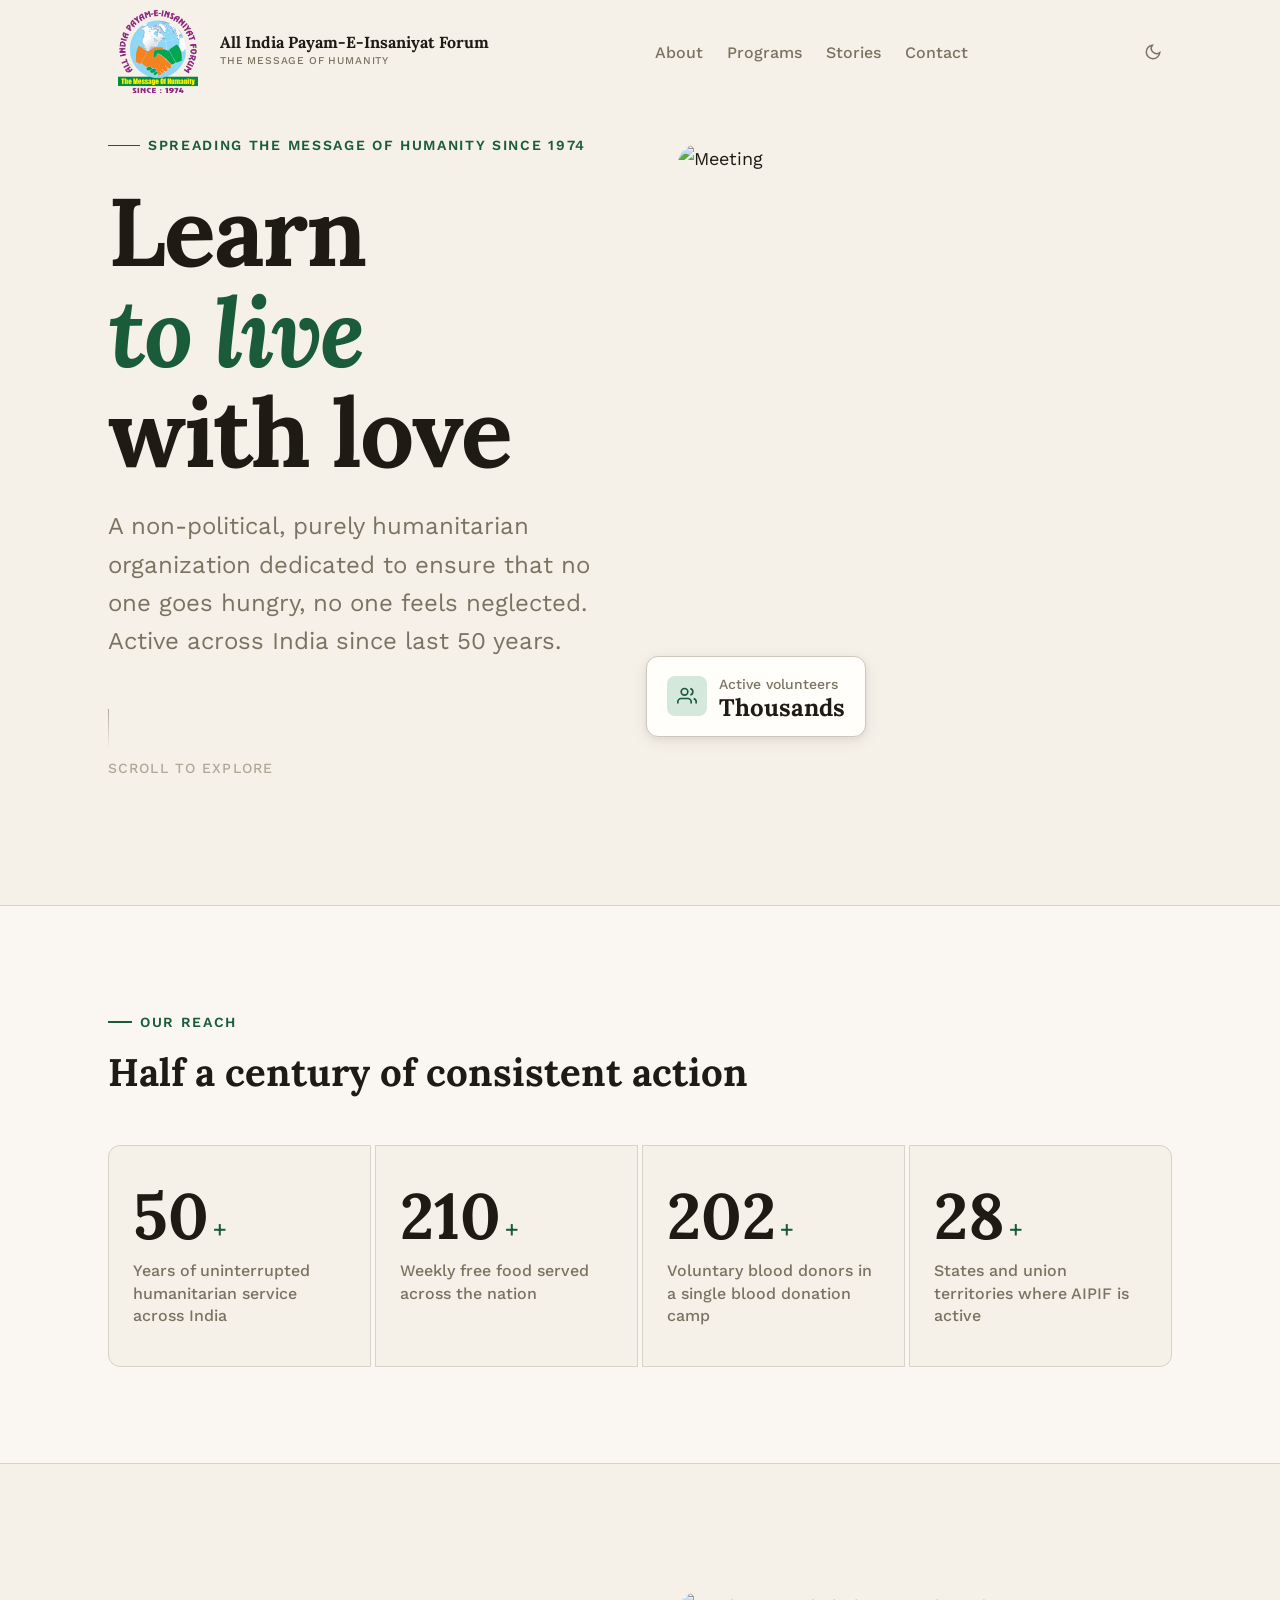
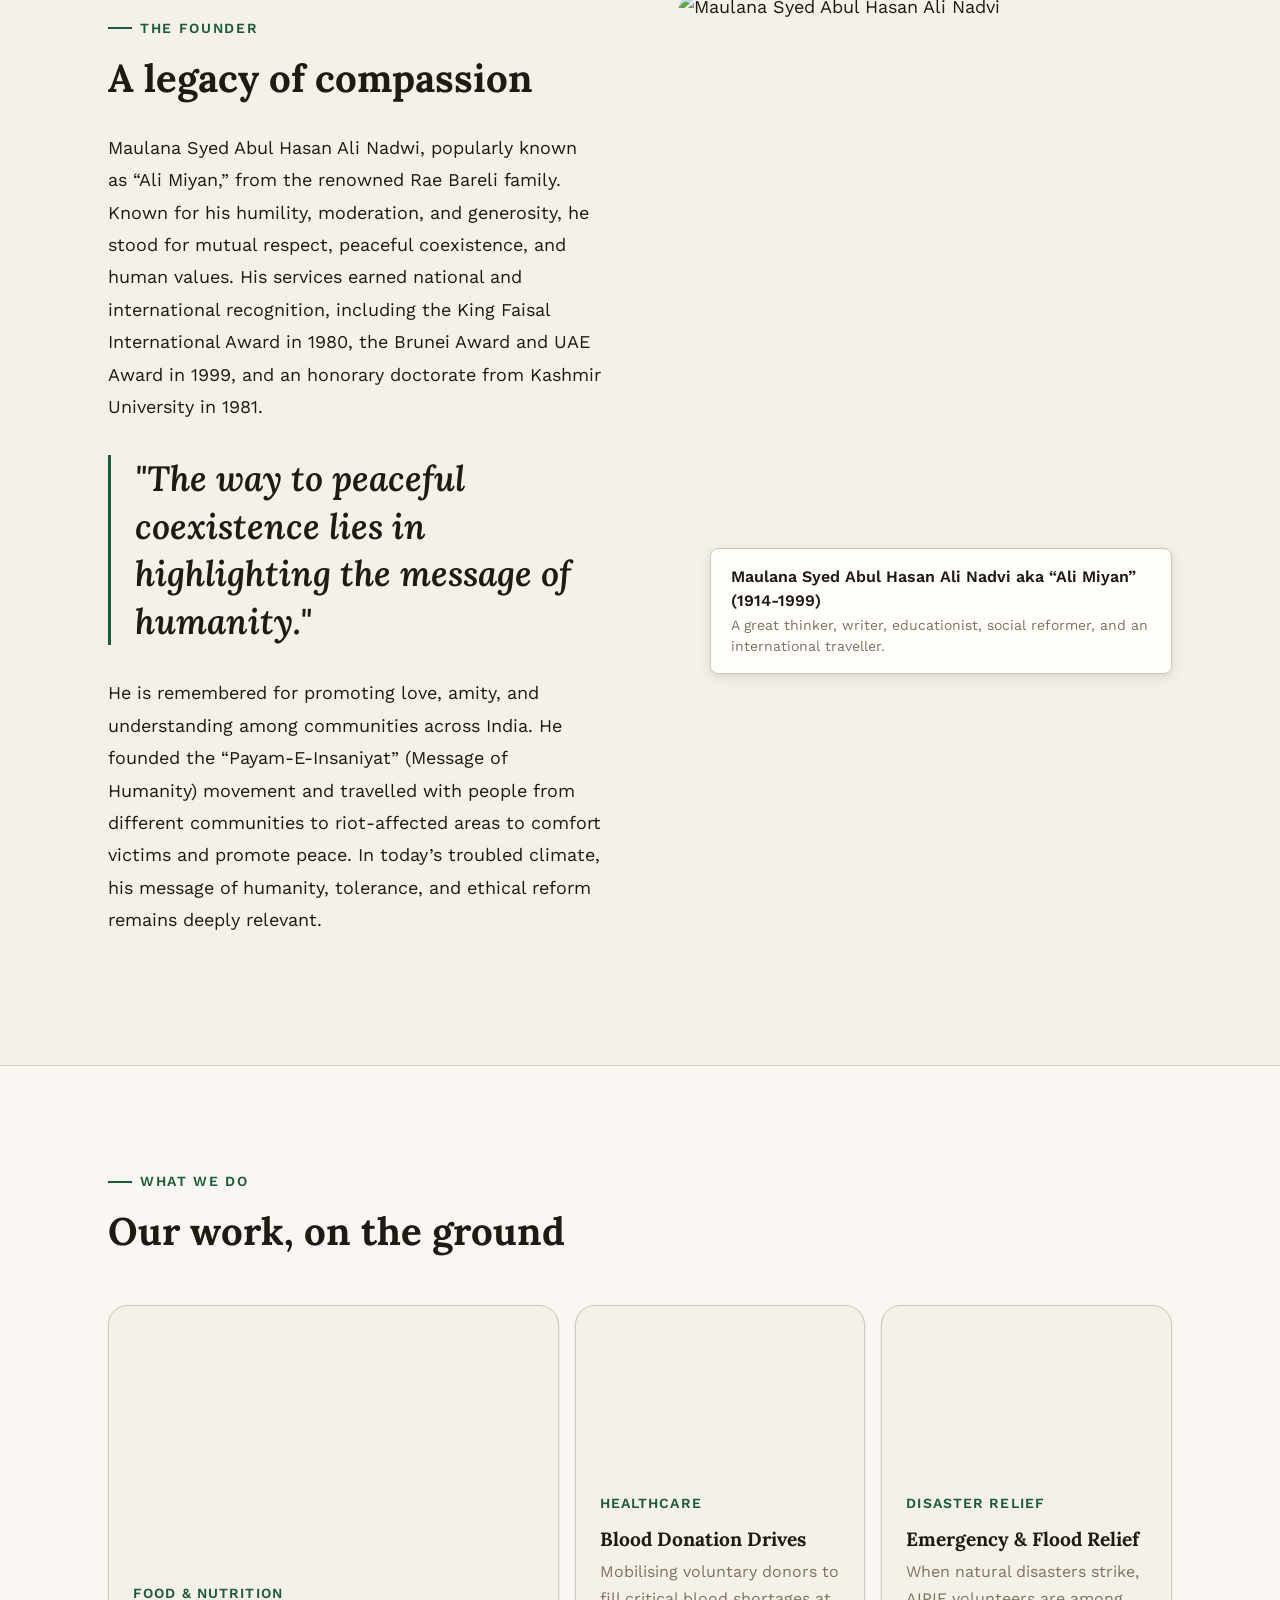
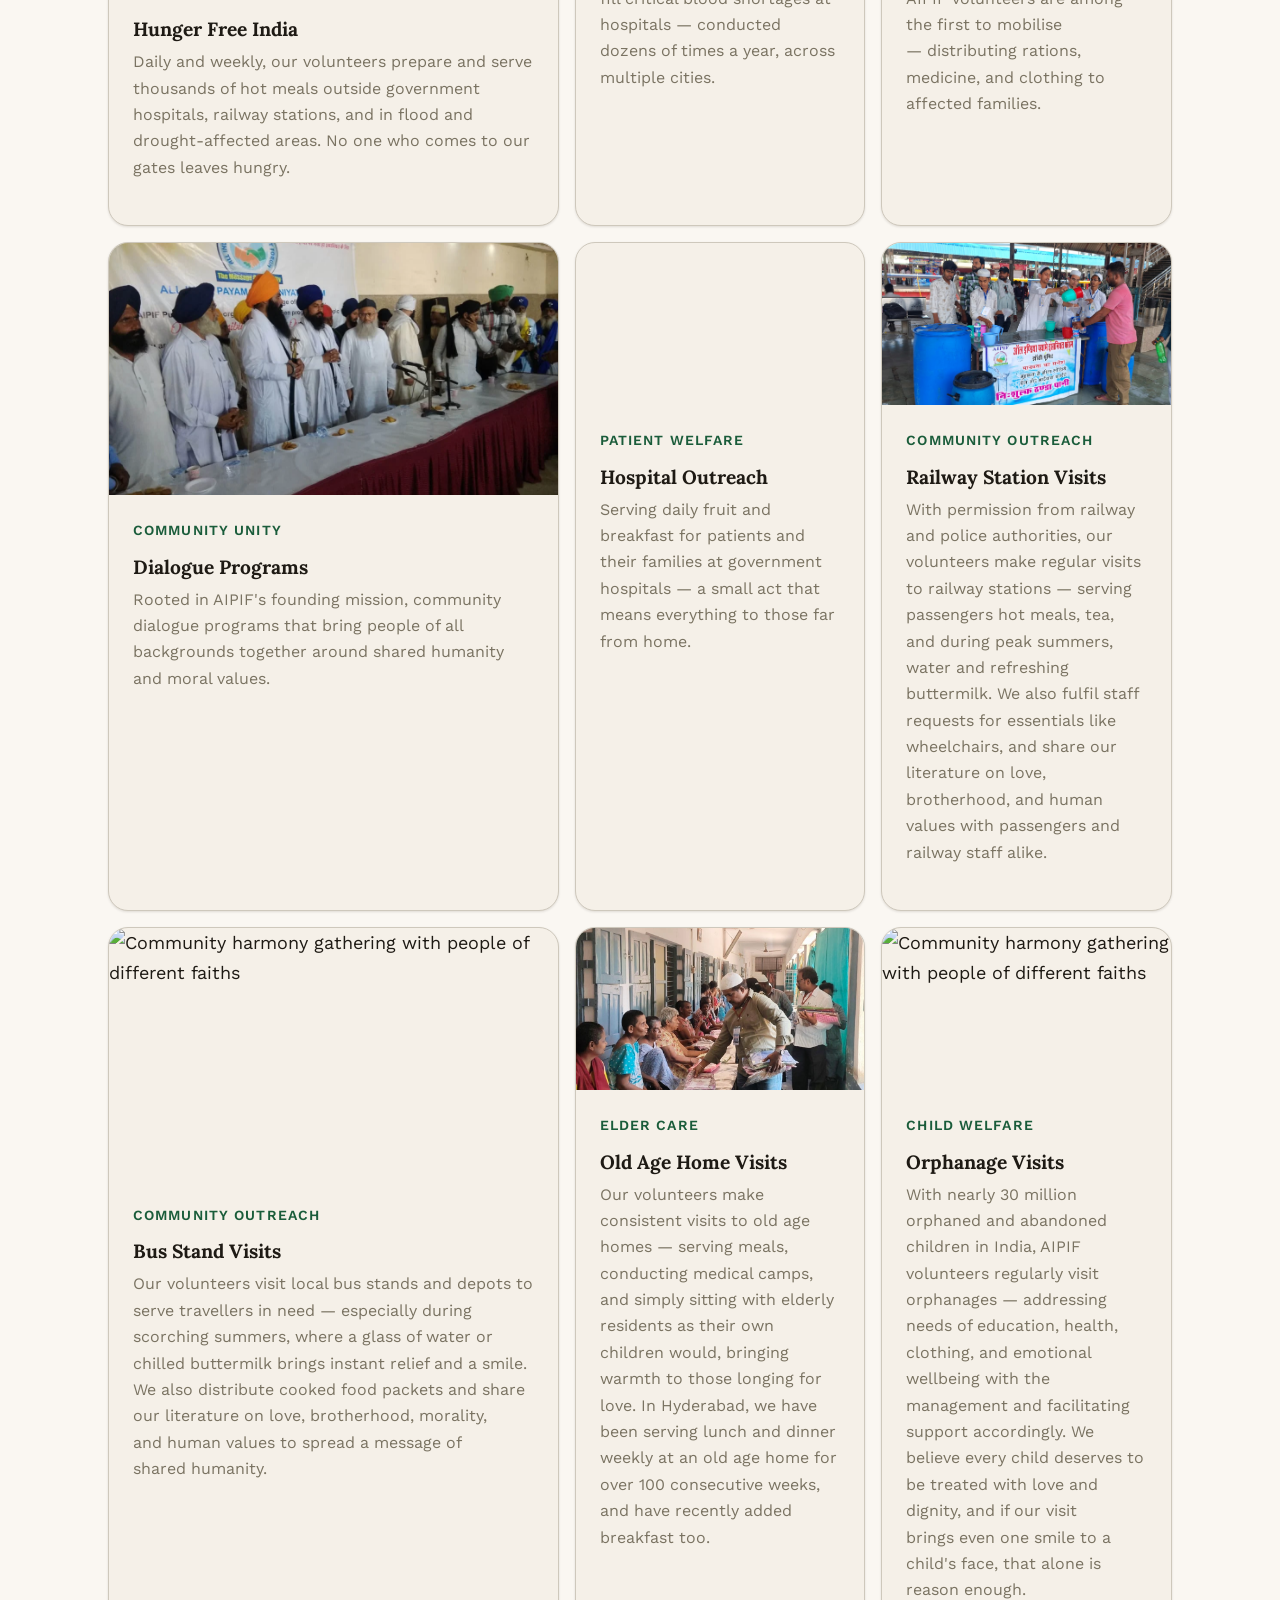
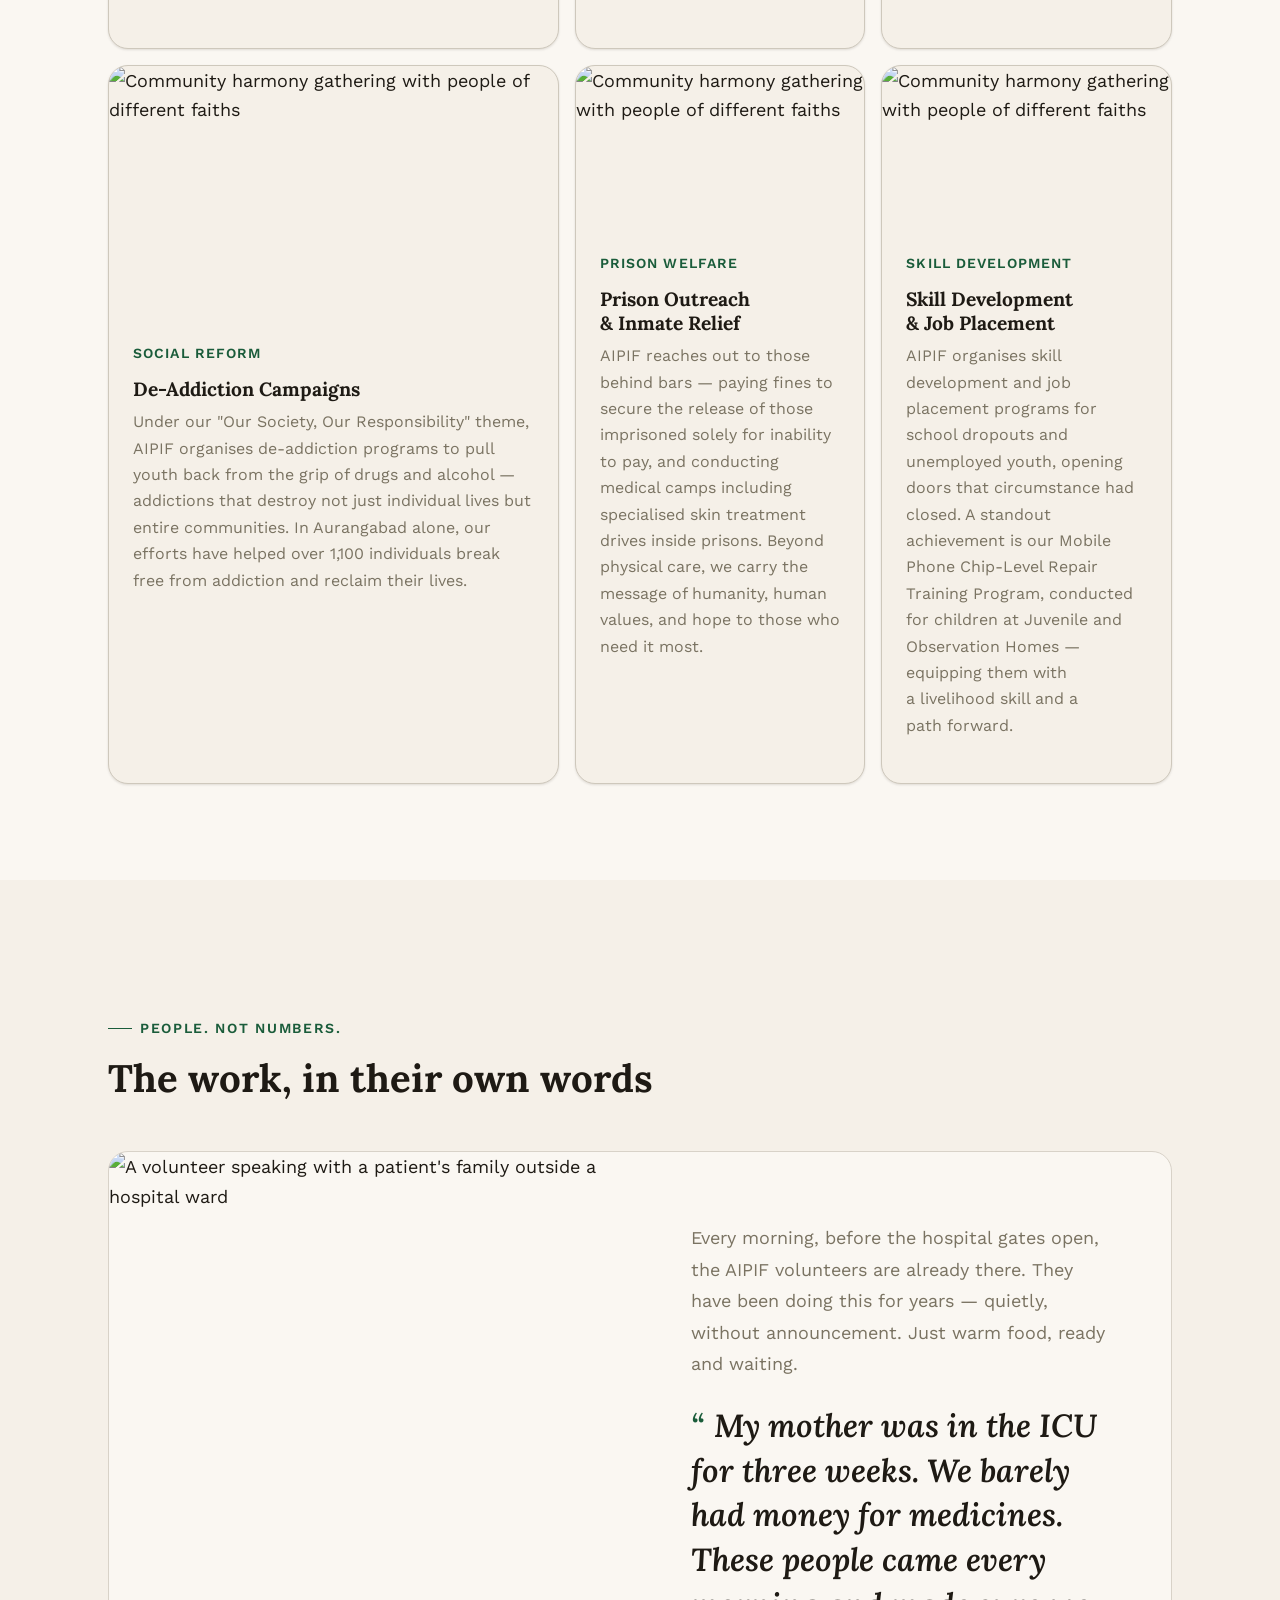
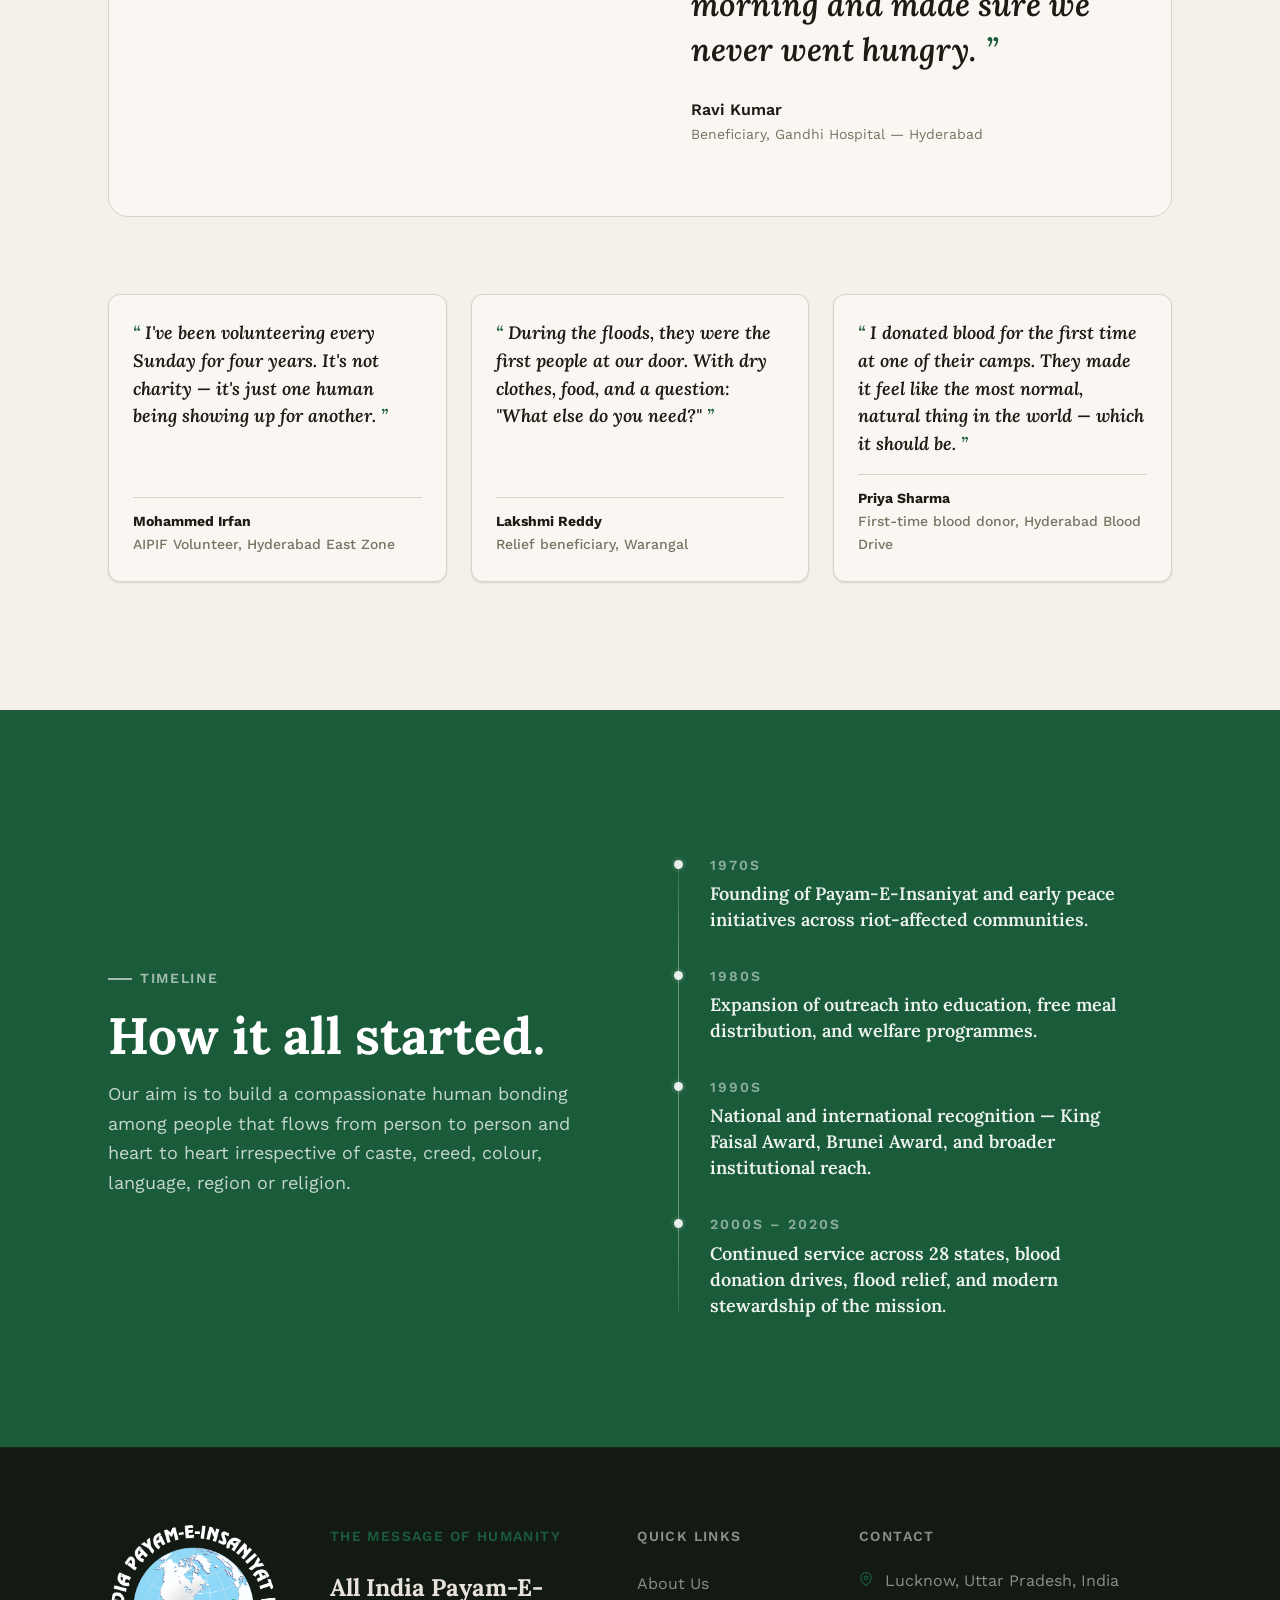
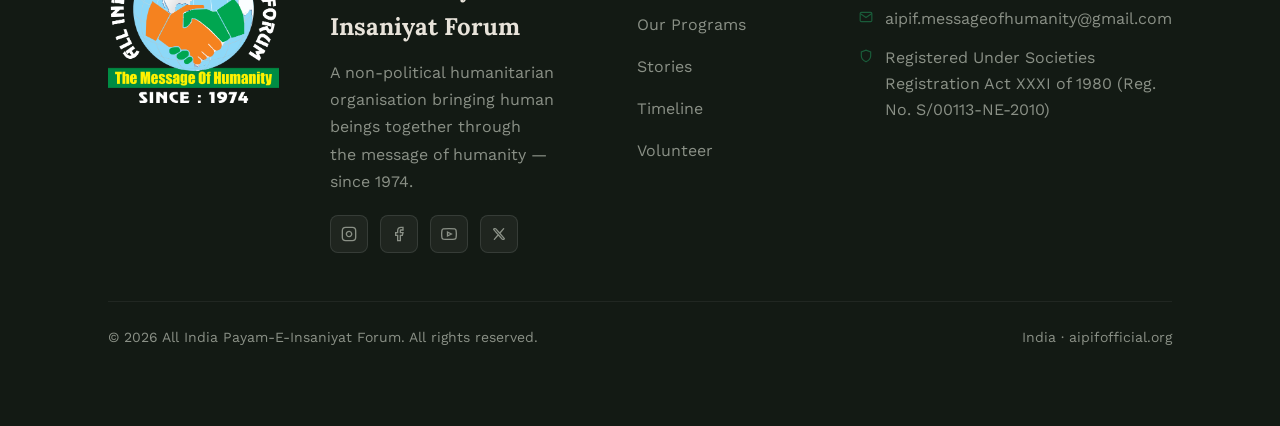
==== commit bdbbc240: "site refining" ====
--- a/sample/index.html
+++ b/sample/index.html
@@ -969,7 +969,7 @@
   .nav-links, .nav-actions .btn-join-nav { display: none; }
   .nav-mobile-toggle { display: flex; }
   .nav-drawer { display: block; }
-  .hero-image-badge { bottom: calc(-6 * var(--space-1)); left: calc(6 * var(--space-8)) }
+  .hero-image-badge { bottom: calc(-6 * var(--space-1)); left: calc(4 * var(--space-8)) }
   .programs-header { grid-template-columns: 1fr; }
   .timeline-list { padding-left: var(--space-6); }
   .timeline-item::before { left: calc(-1 * var(--space-6) - 4px); }
@@ -1361,8 +1361,8 @@
         <article class="program-card reveal">
           <div class="program-card-image">
             <img
-              src="https://aipiftsap.org/wp-content/uploads/2021/04/index4.jpeg"
-              alt="Community harmony gathering with people of different faiths"
+              src="old_age_visit.jpeg"
+              alt="AIPIF volunteers spending time with elderly residents at an old age home"
               width="400" height="225"
               loading="lazy"
               decoding="async"
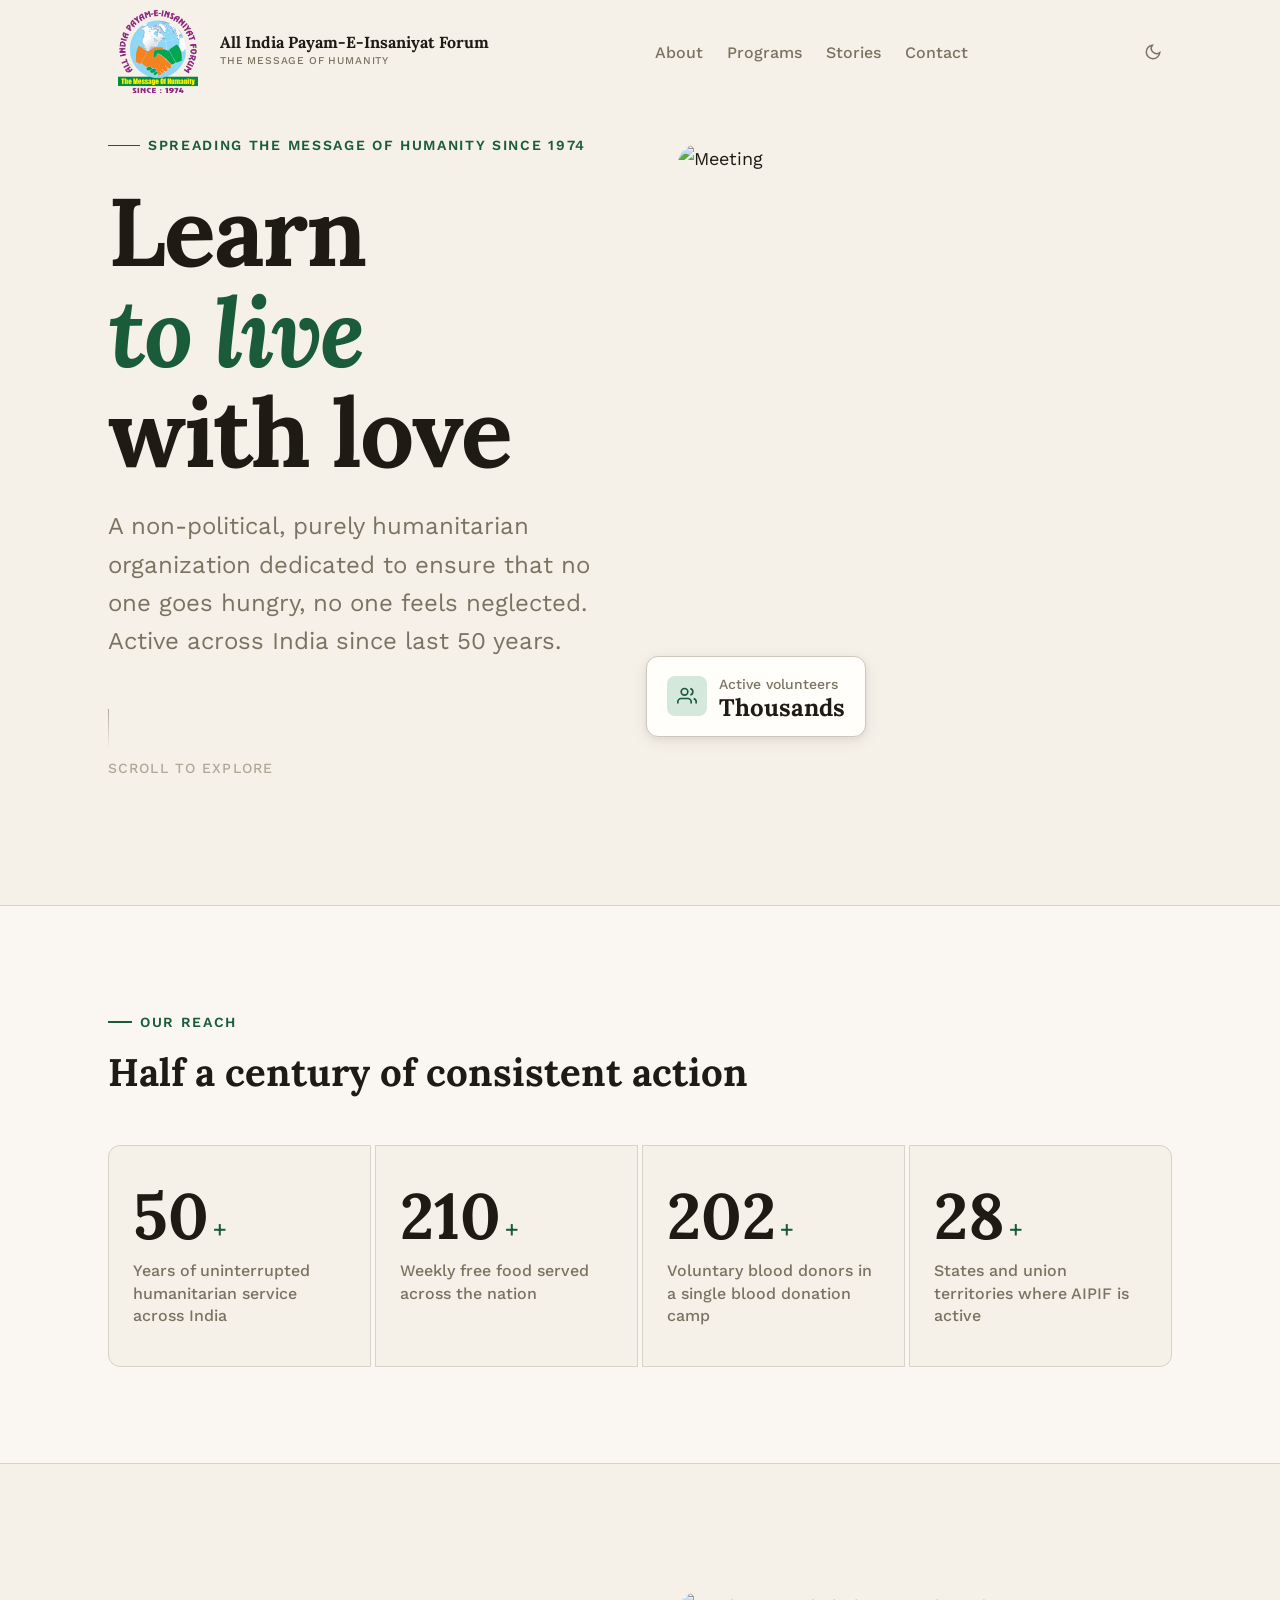
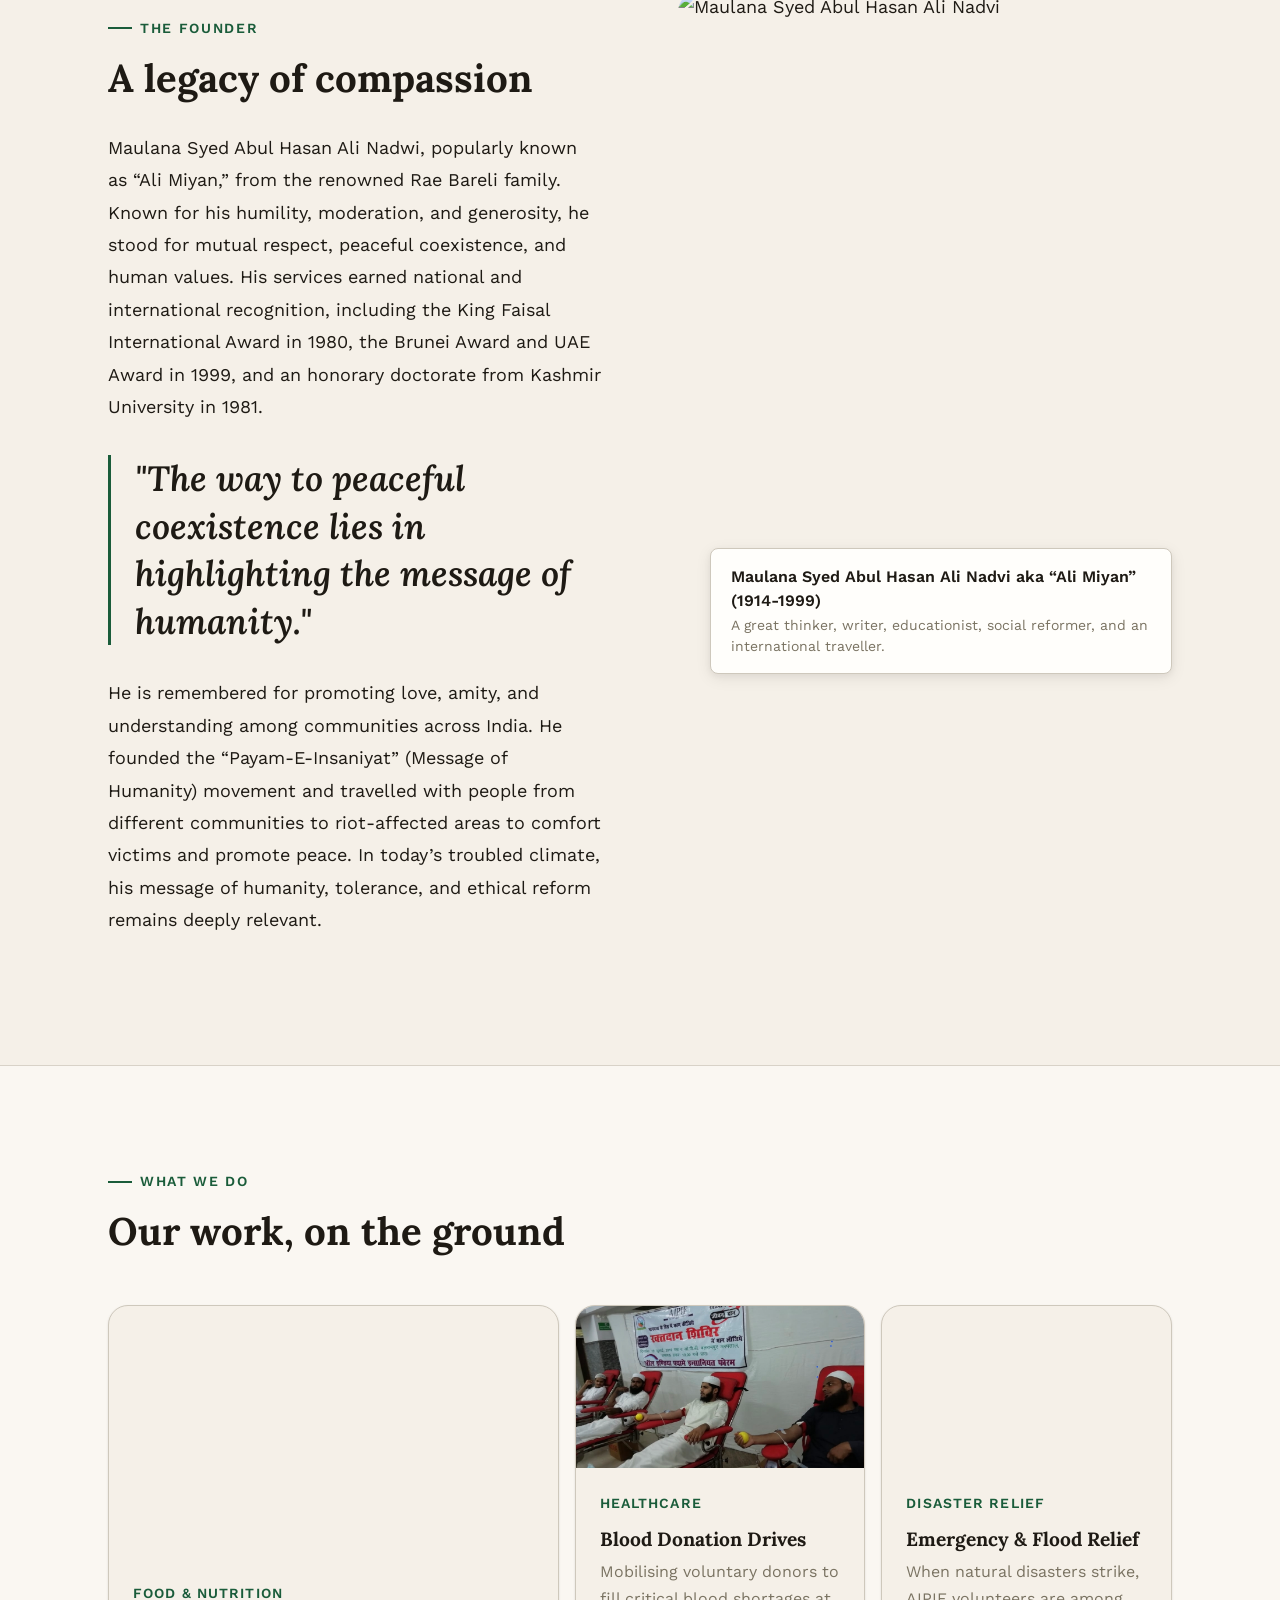
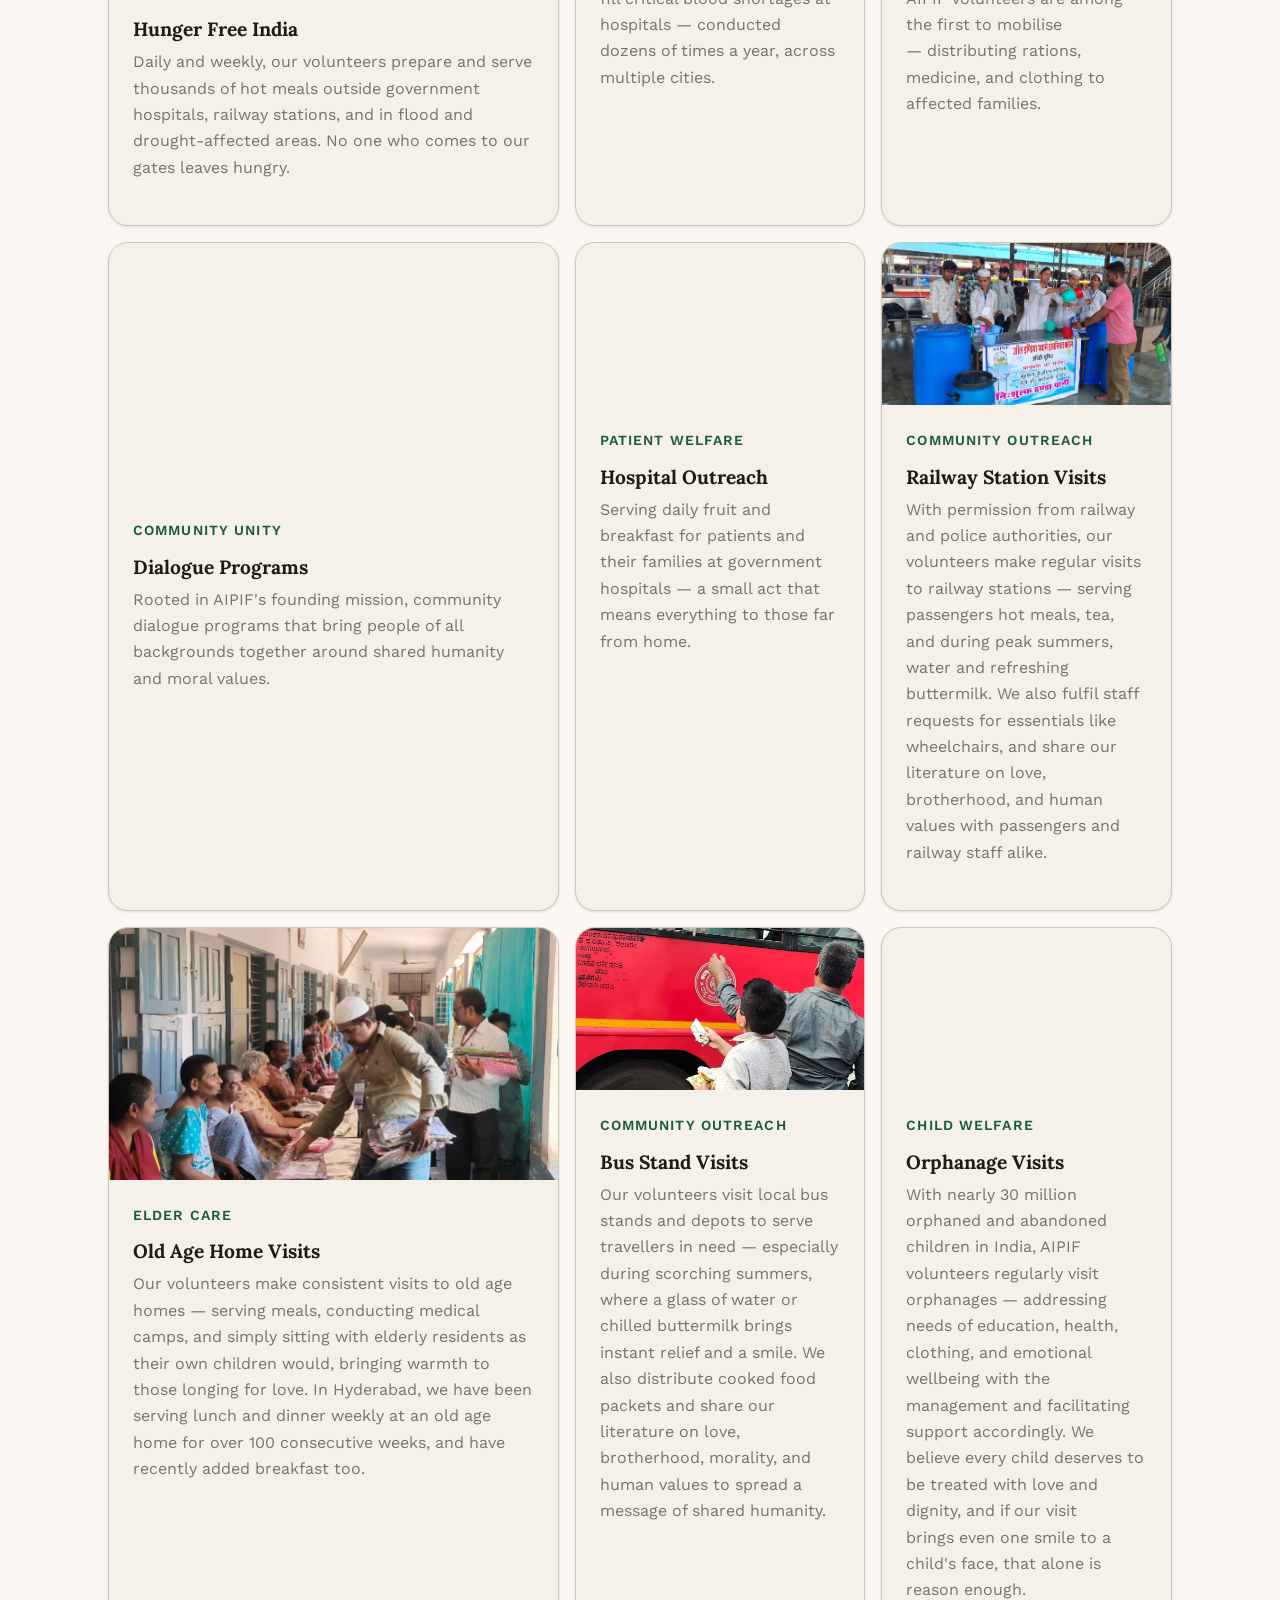
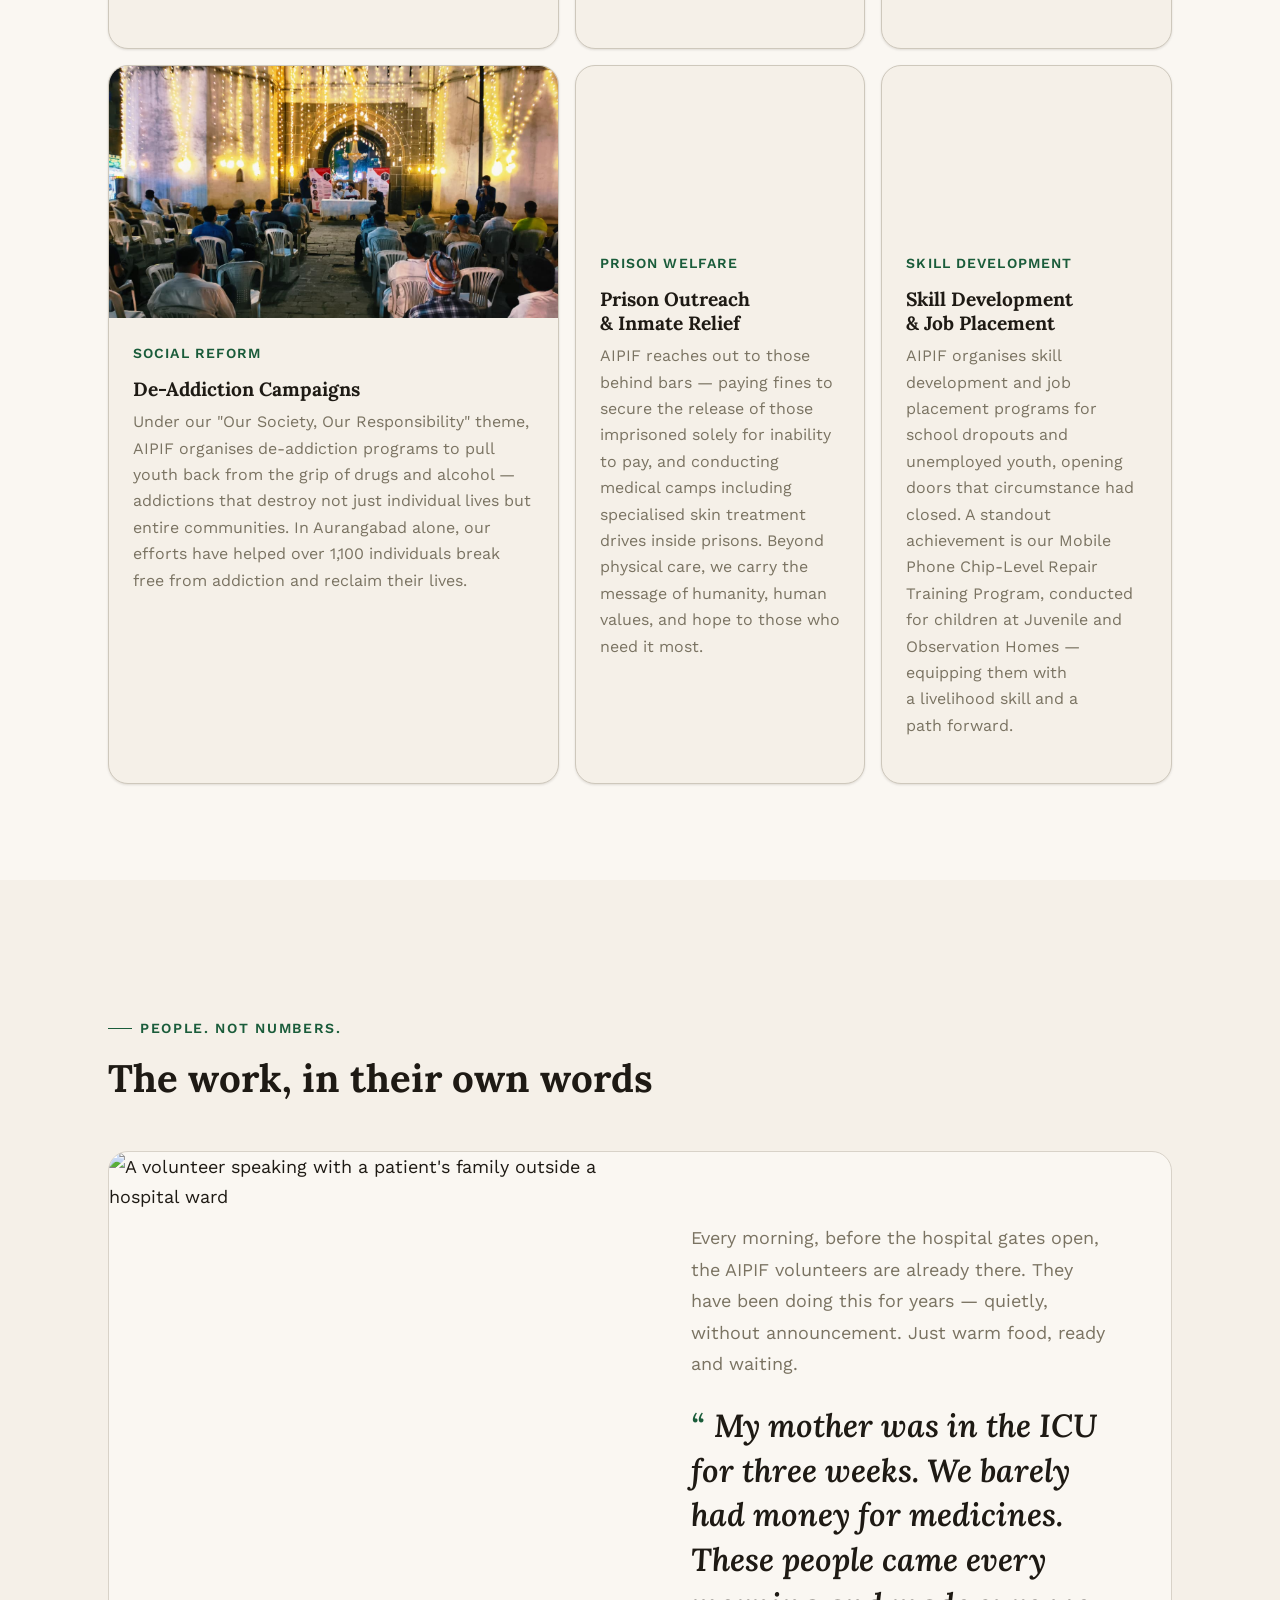
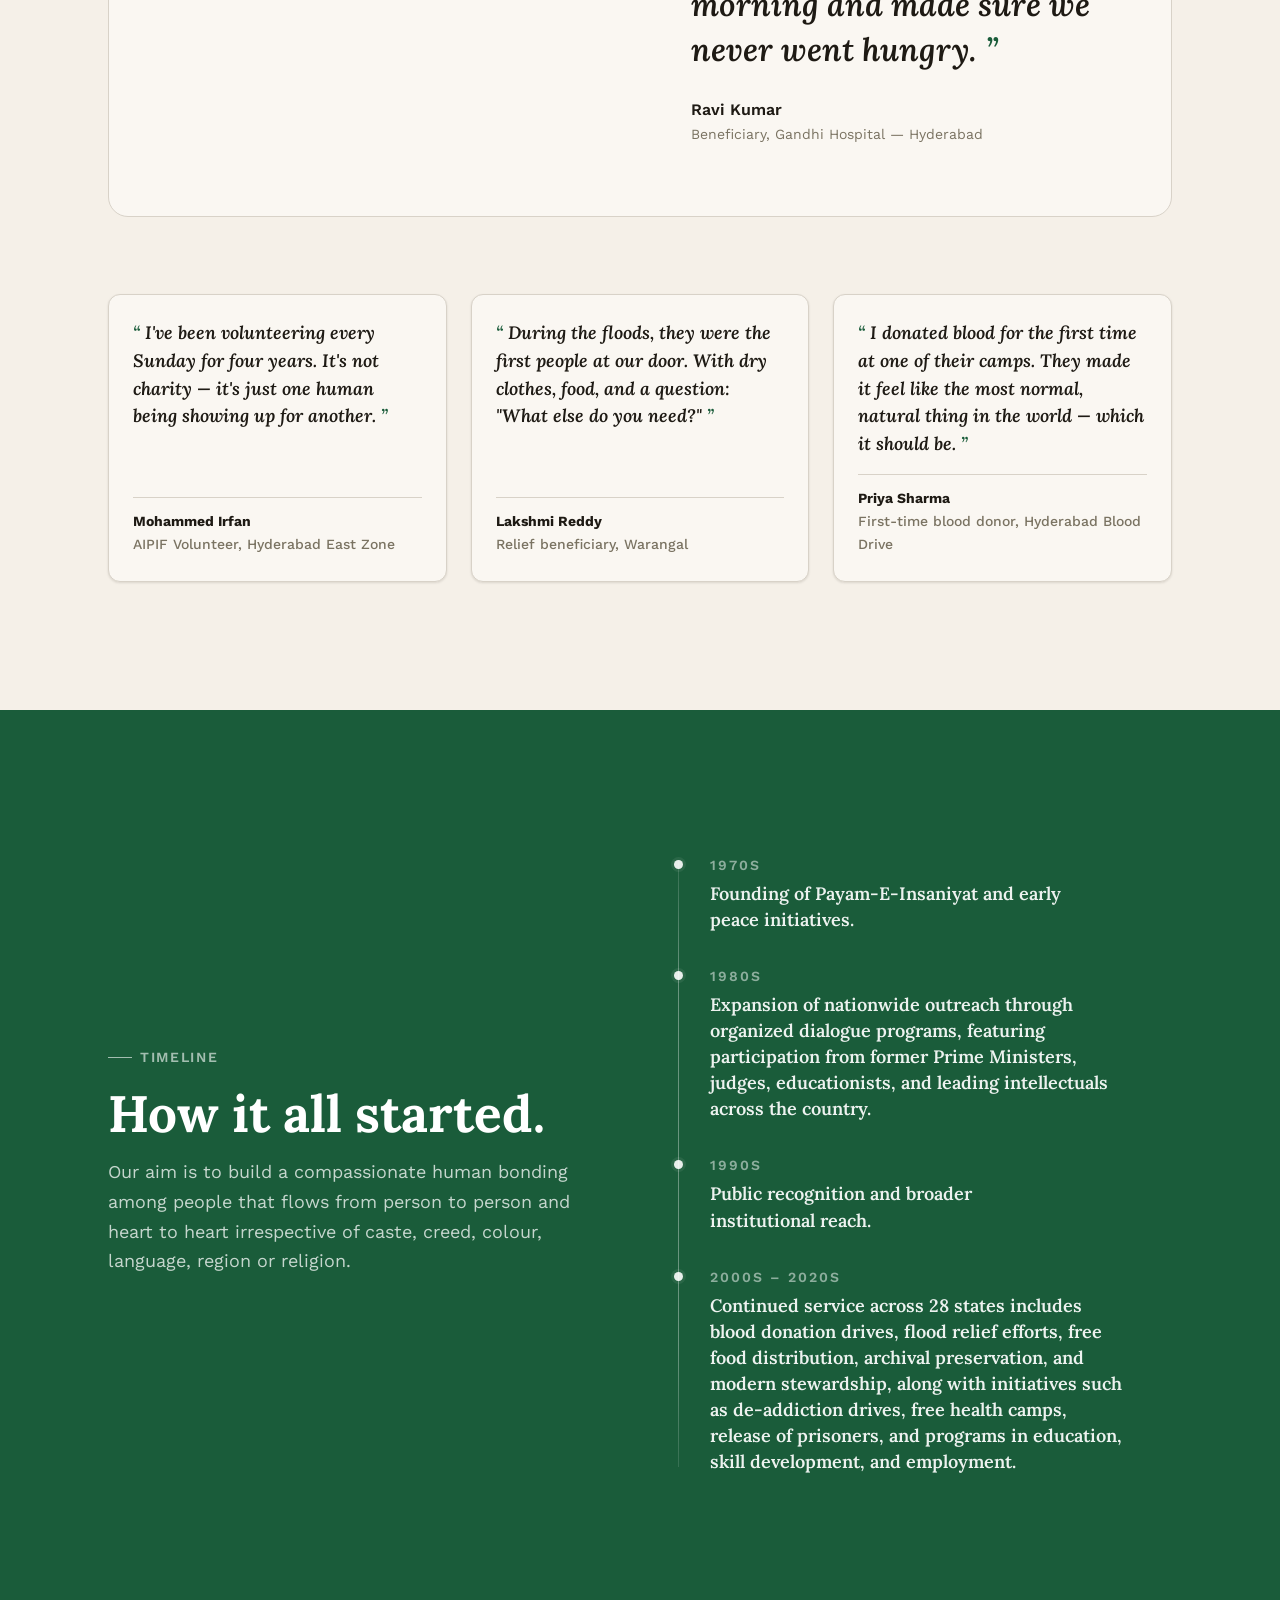
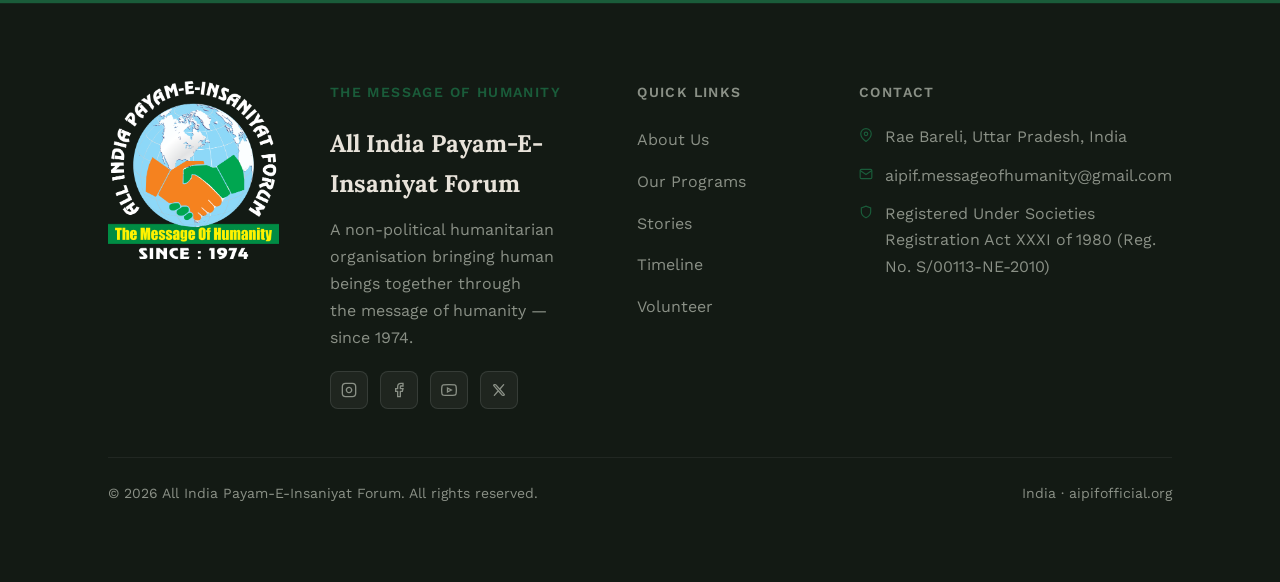
==== commit 52f680a4: "final first version changes" ====
--- a/sample/index.html
+++ b/sample/index.html
@@ -12,6 +12,7 @@
   <link rel="preconnect" href="https://fonts.googleapis.com">
   <link rel="preconnect" href="https://fonts.gstatic.com" crossorigin>
   <link href="https://fonts.googleapis.com/css2?family=Lora:ital,wght@0,400;0,600;0,700;1,400;1,600&family=Work+Sans:wght@300;400;500;600&display=swap" rel="stylesheet">
+  <link rel="shortcut icon" href="aipif_color_logo.png" type="image/x-icon">
 
   <!-- Lucide Icons -->
   <script src="https://unpkg.com/lucide@latest/dist/umd/lucide.min.js"></script>
@@ -1340,8 +1341,29 @@
         <article class="program-card reveal">
           <div class="program-card-image">
             <img
-              src="https://aipiftsap.org/wp-content/uploads/2021/04/index4.jpeg"
-              alt="Community harmony gathering with people of different faiths"
+              src="old_age_visit.jpeg"
+              alt="AIPIF volunteers spending time with elderly residents at an old age home"
+              width="400" height="225"
+              loading="lazy"
+              decoding="async"
+            >
+          </div>
+          <div class="program-card-body">
+            <span class="program-tag">Elder Care</span>
+            <h3 class="program-card-title">Old Age Home Visits</h3>
+            <p class="program-card-desc">Our volunteers make consistent visits to old age homes — serving meals, conducting medical camps, and simply sitting with elderly residents as their own children would, bringing warmth to those longing for love. In Hyderabad, we have been serving lunch and dinner weekly at an old age home for over 100 consecutive weeks, and have recently added breakfast too.</p>
+            <!-- <a href="#contact" class="program-link">
+              Learn more
+              <svg width="14" height="14" viewBox="0 0 24 24" fill="none" stroke="currentColor" stroke-width="2.5"><path d="M5 12h14M12 5l7 7-7 7"/></svg>
+            </a> -->
+          </div>
+        </article>
+
+        <article class="program-card reveal">
+          <div class="program-card-image">
+            <img
+              src="bus_stand_visit.jpeg"
+              alt="AIPIF volunteers distributing water and food to passengers at a bus stand"
               width="400" height="225"
               loading="lazy"
               decoding="async"
@@ -1361,29 +1383,8 @@
         <article class="program-card reveal">
           <div class="program-card-image">
             <img
-              src="old_age_visit.jpeg"
-              alt="AIPIF volunteers spending time with elderly residents at an old age home"
-              width="400" height="225"
-              loading="lazy"
-              decoding="async"
-            >
-          </div>
-          <div class="program-card-body">
-            <span class="program-tag">Elder Care</span>
-            <h3 class="program-card-title">Old Age Home Visits</h3>
-            <p class="program-card-desc">Our volunteers make consistent visits to old age homes — serving meals, conducting medical camps, and simply sitting with elderly residents as their own children would, bringing warmth to those longing for love. In Hyderabad, we have been serving lunch and dinner weekly at an old age home for over 100 consecutive weeks, and have recently added breakfast too.</p>
-            <!-- <a href="#contact" class="program-link">
-              Learn more
-              <svg width="14" height="14" viewBox="0 0 24 24" fill="none" stroke="currentColor" stroke-width="2.5"><path d="M5 12h14M12 5l7 7-7 7"/></svg>
-            </a> -->
-          </div>
-        </article>
-
-        <article class="program-card reveal">
-          <div class="program-card-image">
-            <img
-              src="https://aipiftsap.org/wp-content/uploads/2021/04/index4.jpeg"
-              alt="Community harmony gathering with people of different faiths"
+              src="orphanage_visit.jpeg"
+              alt="AIPIF volunteers spending time with children at an orphanage"
               width="400" height="225"
               loading="lazy"
               decoding="async"
@@ -1403,7 +1404,7 @@
         <article class="program-card reveal">
           <div class="program-card-image">
             <img
-              src="https://aipiftsap.org/wp-content/uploads/2021/04/index4.jpeg"
+              src="deaddiction_visit.jpeg"
               alt="Community harmony gathering with people of different faiths"
               width="400" height="225"
               loading="lazy"
@@ -1424,8 +1425,8 @@
         <article class="program-card reveal">
           <div class="program-card-image">
             <img
-              src="https://aipiftsap.org/wp-content/uploads/2021/04/index4.jpeg"
-              alt="Community harmony gathering with people of different faiths"
+              src="prision_visit.jpeg"
+              alt="AIPIF volunteers visiting prisoners"
               width="400" height="225"
               loading="lazy"
               decoding="async"
@@ -1445,8 +1446,8 @@
         <article class="program-card reveal">
           <div class="program-card-image">
             <img
-              src="https://aipiftsap.org/wp-content/uploads/2021/04/index4.jpeg"
-              alt="Community harmony gathering with people of different faiths"
+              src="skill_dev_visit.jpeg"
+              alt="Youth receiving training organised by AIPIF"
               width="400" height="225"
               loading="lazy"
               decoding="async"
@@ -1554,22 +1555,22 @@
 
             <li class="timeline-item">
               <div class="timeline-decade">1970s</div>
-              <div class="timeline-event">Founding of Payam-E-Insaniyat and early peace initiatives across riot-affected communities.</div>
+              <div class="timeline-event">Founding of Payam-E-Insaniyat and early peace initiatives.</div>
             </li>
 
             <li class="timeline-item">
               <div class="timeline-decade">1980s</div>
-              <div class="timeline-event">Expansion of outreach into education, free meal distribution, and welfare programmes.</div>
+              <div class="timeline-event">Expansion of nationwide outreach through organized dialogue programs, featuring participation from former Prime Ministers, judges, educationists, and leading intellectuals across the country.</div>
             </li>
 
             <li class="timeline-item">
               <div class="timeline-decade">1990s</div>
-              <div class="timeline-event">National and international recognition — King Faisal Award, Brunei Award, and broader institutional reach.</div>
+              <div class="timeline-event">Public recognition and broader institutional reach.</div>
             </li>
 
             <li class="timeline-item">
               <div class="timeline-decade">2000s – 2020s</div>
-              <div class="timeline-event">Continued service across 28 states, blood donation drives, flood relief, and modern stewardship of the mission.</div>
+              <div class="timeline-event">Continued service across 28 states includes blood donation drives, flood relief efforts, free food distribution, archival preservation, and modern stewardship, along with initiatives such as de-addiction drives, free health camps, release of prisoners, and programs in education, skill development, and employment.</div>
             </li>
 
           </ol>
@@ -1640,7 +1641,7 @@
         <div class="footer-col-title">Contact</div>
         <div class="footer-contact-item">
           <svg width="14" height="14" viewBox="0 0 24 24" fill="none" stroke="currentColor" stroke-width="2"><path d="M21 10c0 7-9 13-9 13s-9-6-9-13a9 9 0 0 1 18 0z"/><circle cx="12" cy="10" r="3"/></svg>
-          <span>Lucknow, Uttar Pradesh, India</span>
+          <span>Rae Bareli, Uttar Pradesh, India</span>
         </div>
         <div class="footer-contact-item">
           <svg width="14" height="14" viewBox="0 0 24 24" fill="none" stroke="currentColor" stroke-width="2"><path d="M4 4h16c1.1 0 2 .9 2 2v12c0 1.1-.9 2-2 2H4c-1.1 0-2-.9-2-2V6c0-1.1.9-2 2-2z"/><polyline points="22,6 12,13 2,6"/></svg>
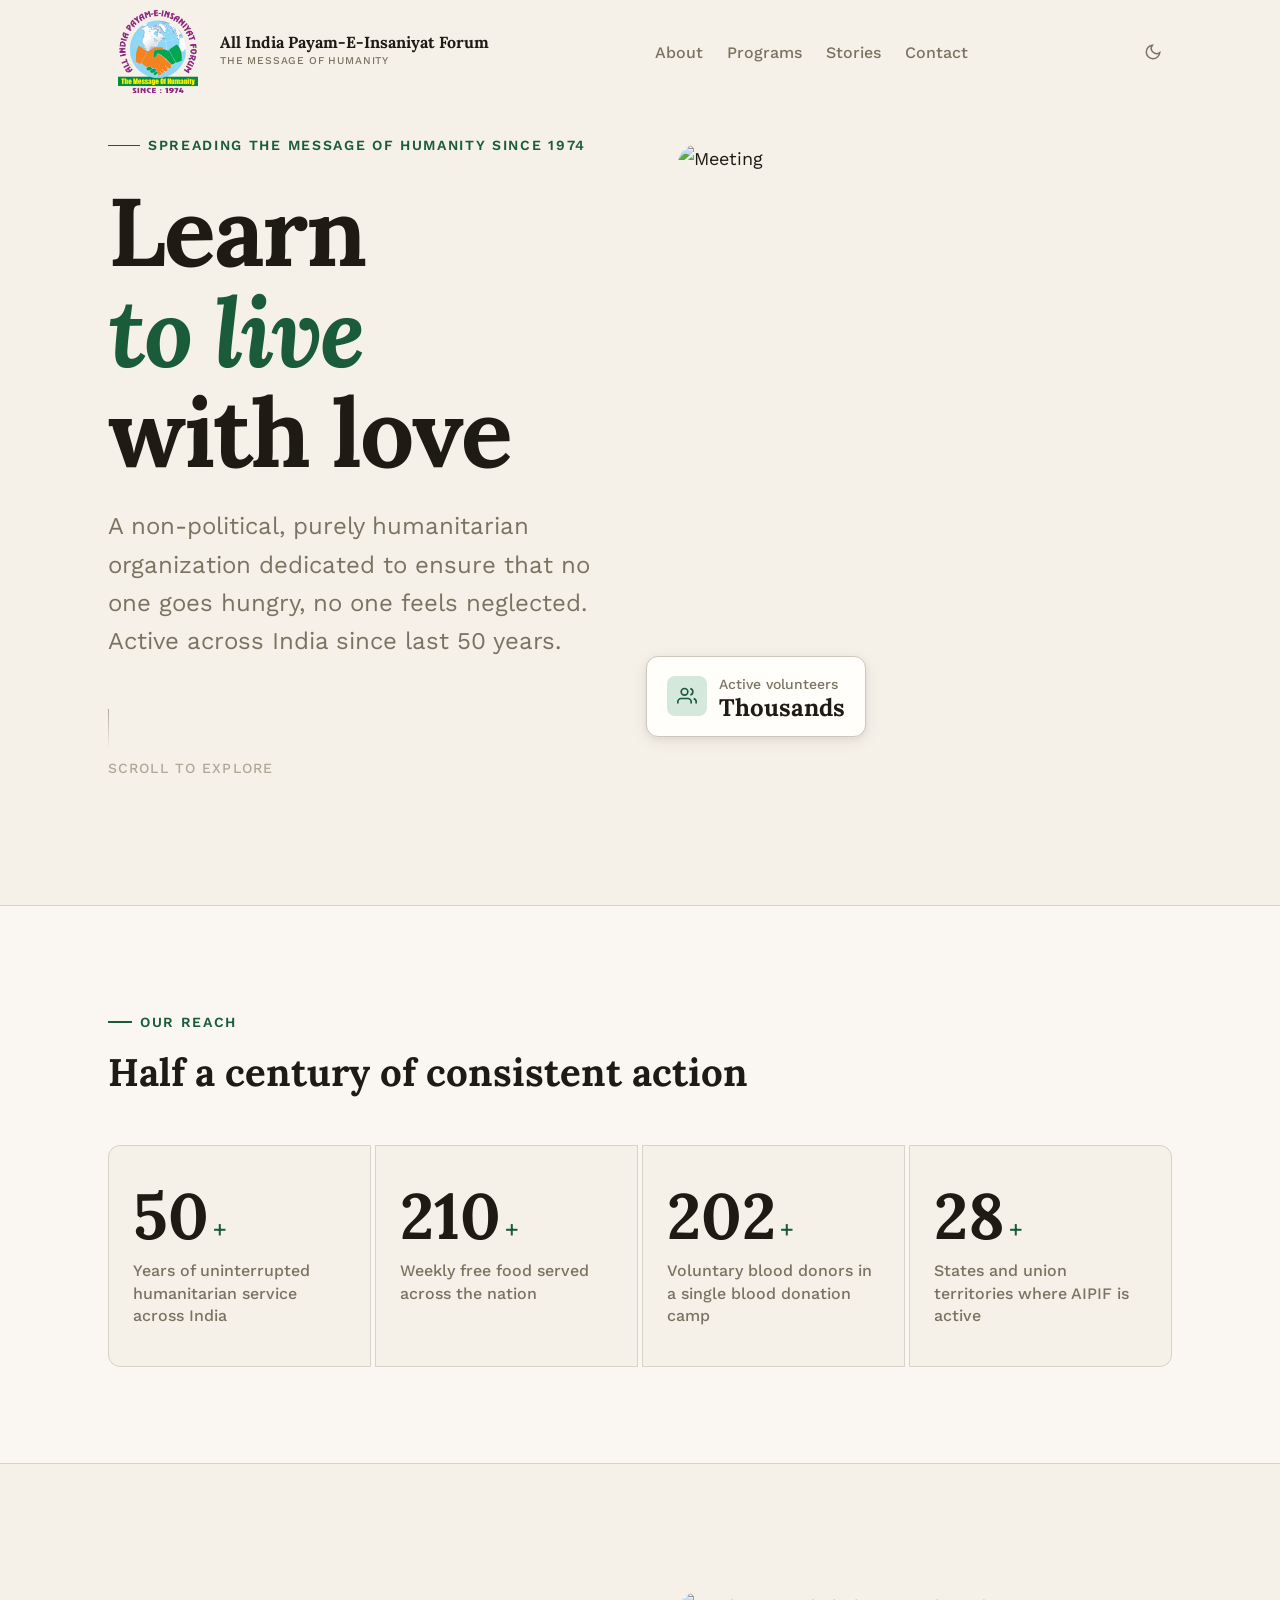
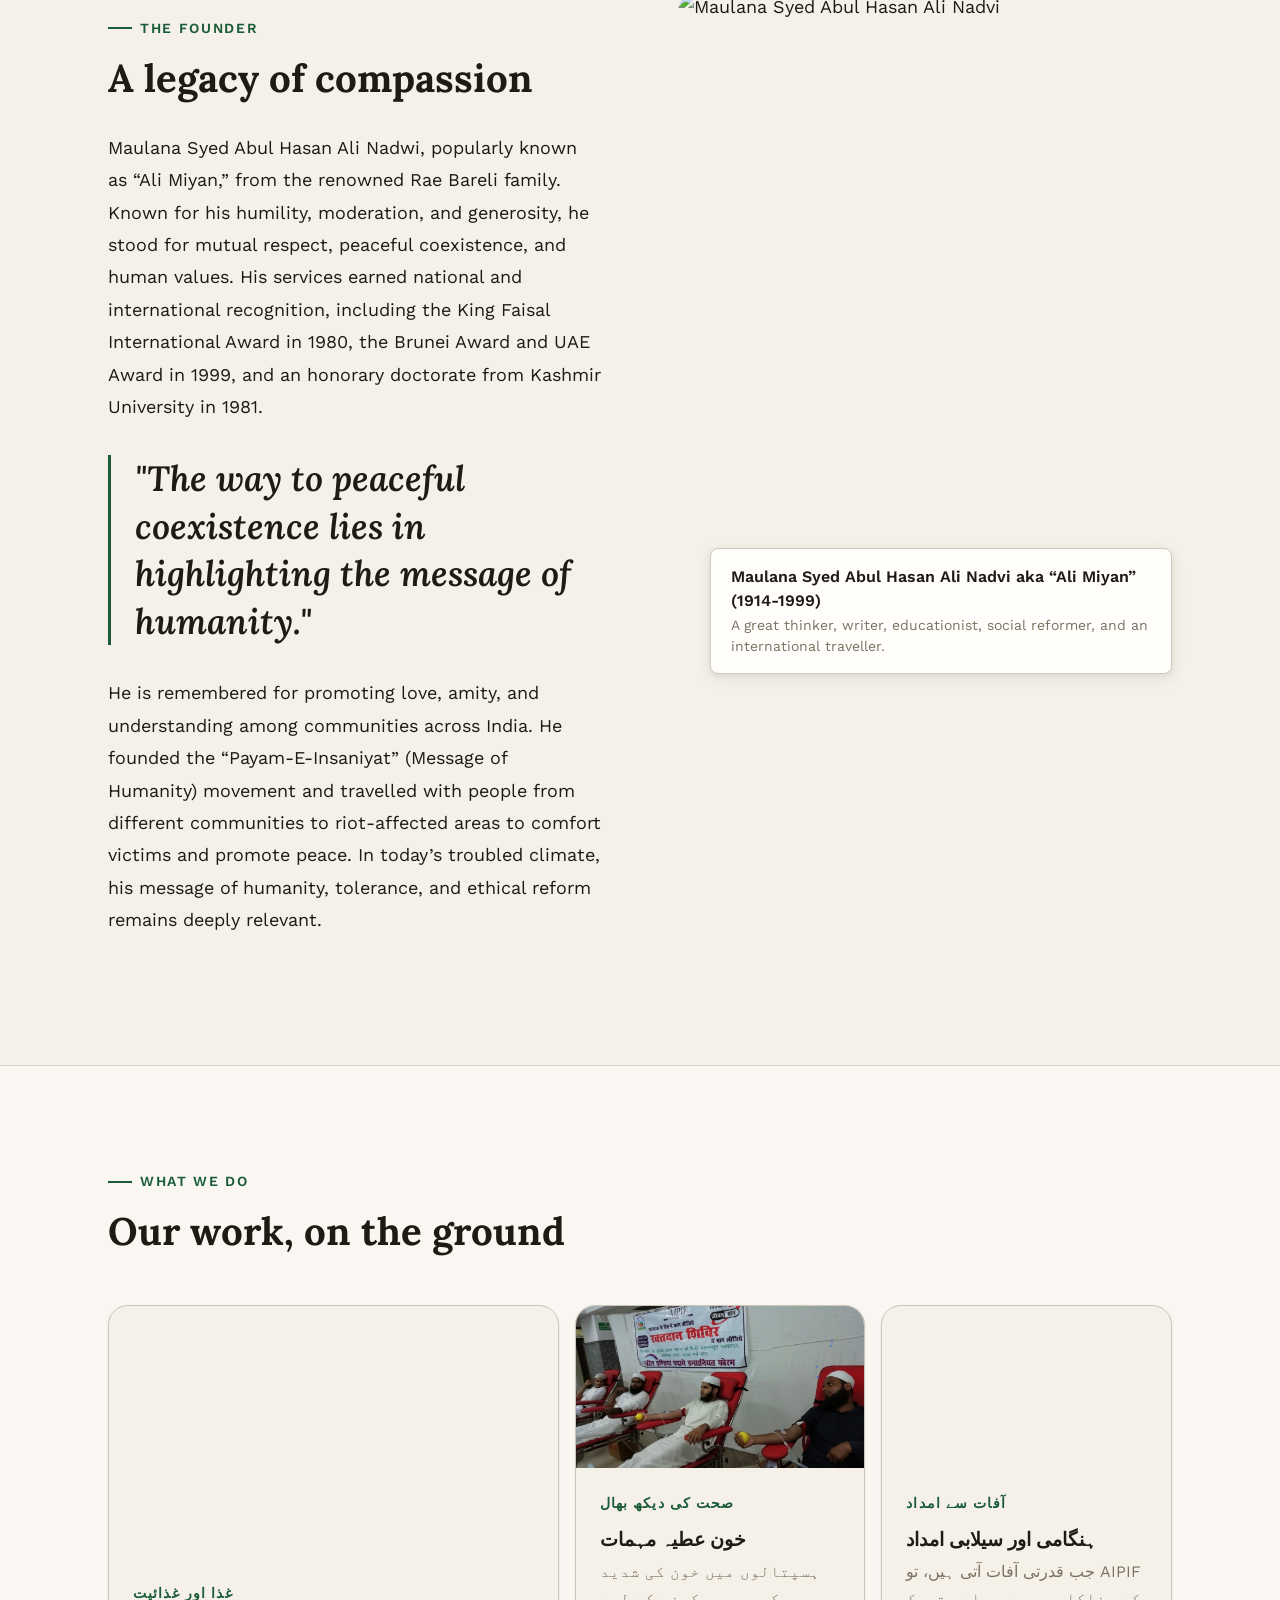
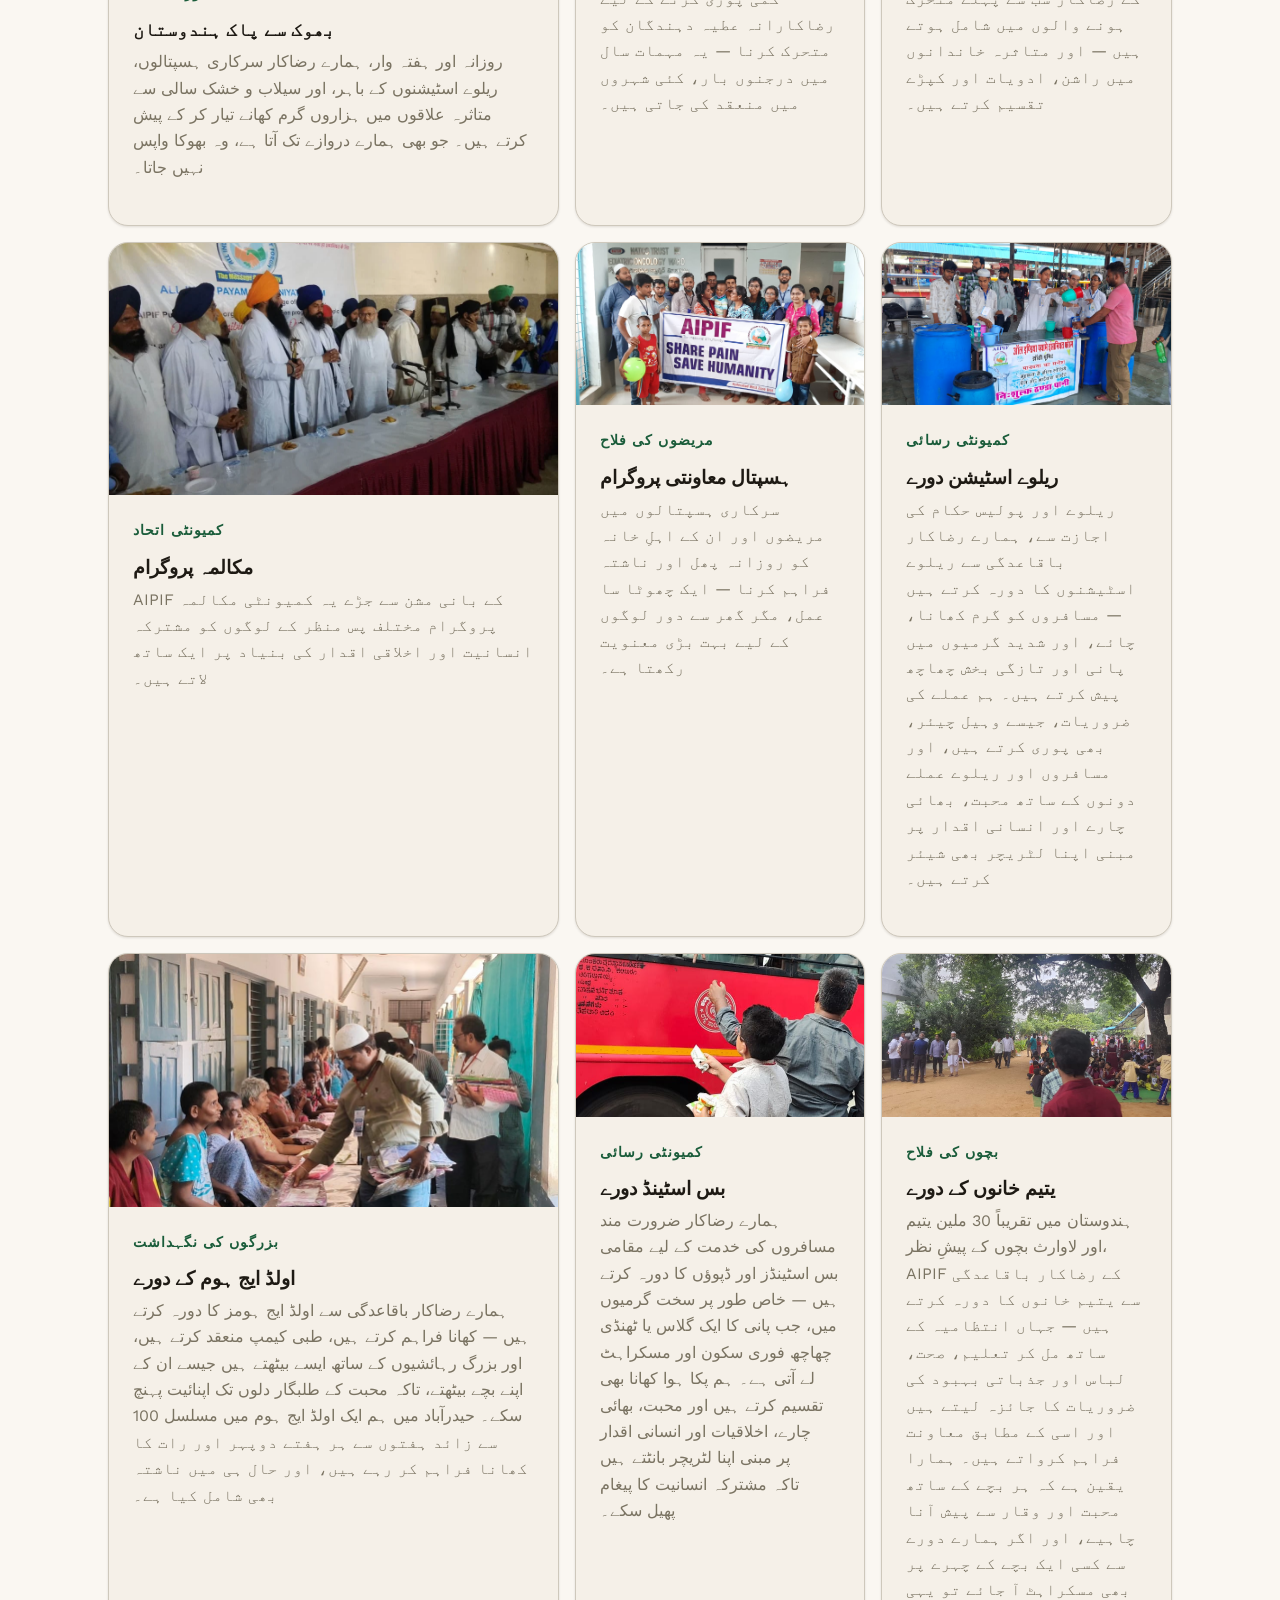
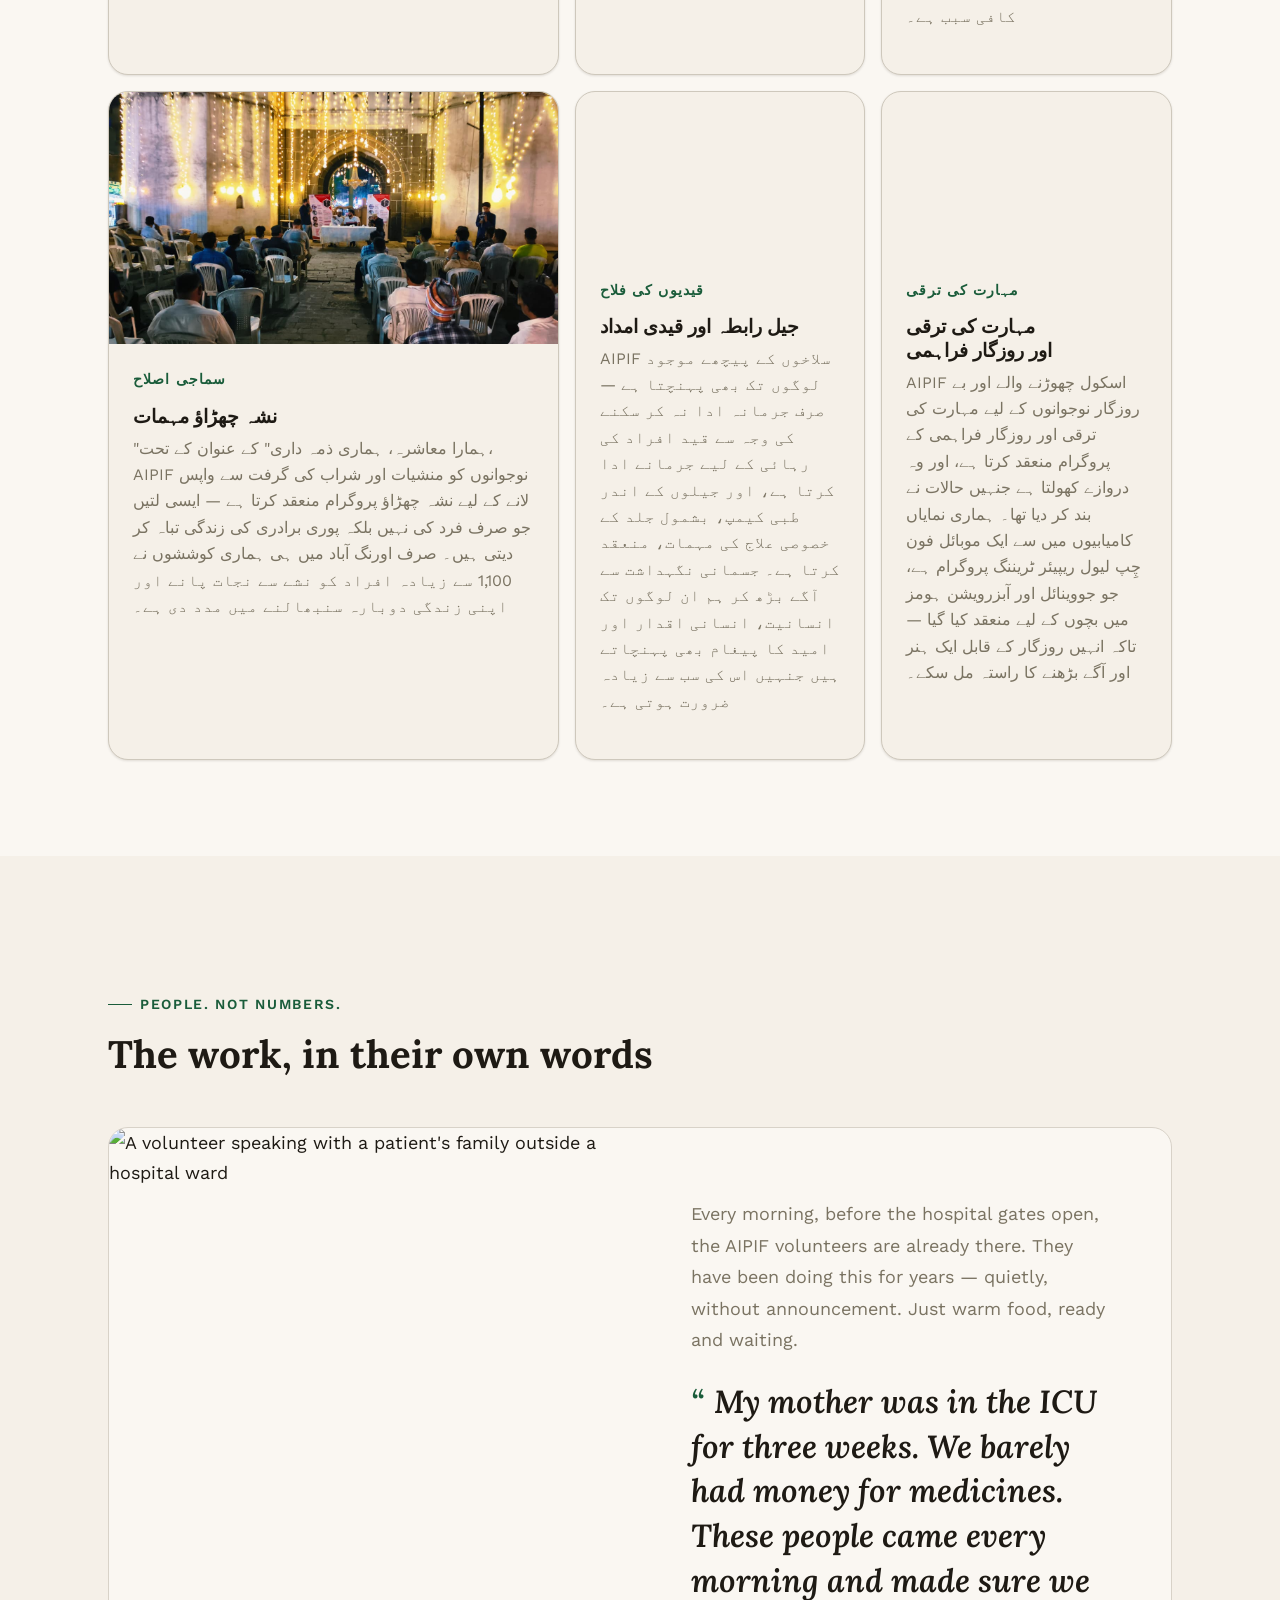
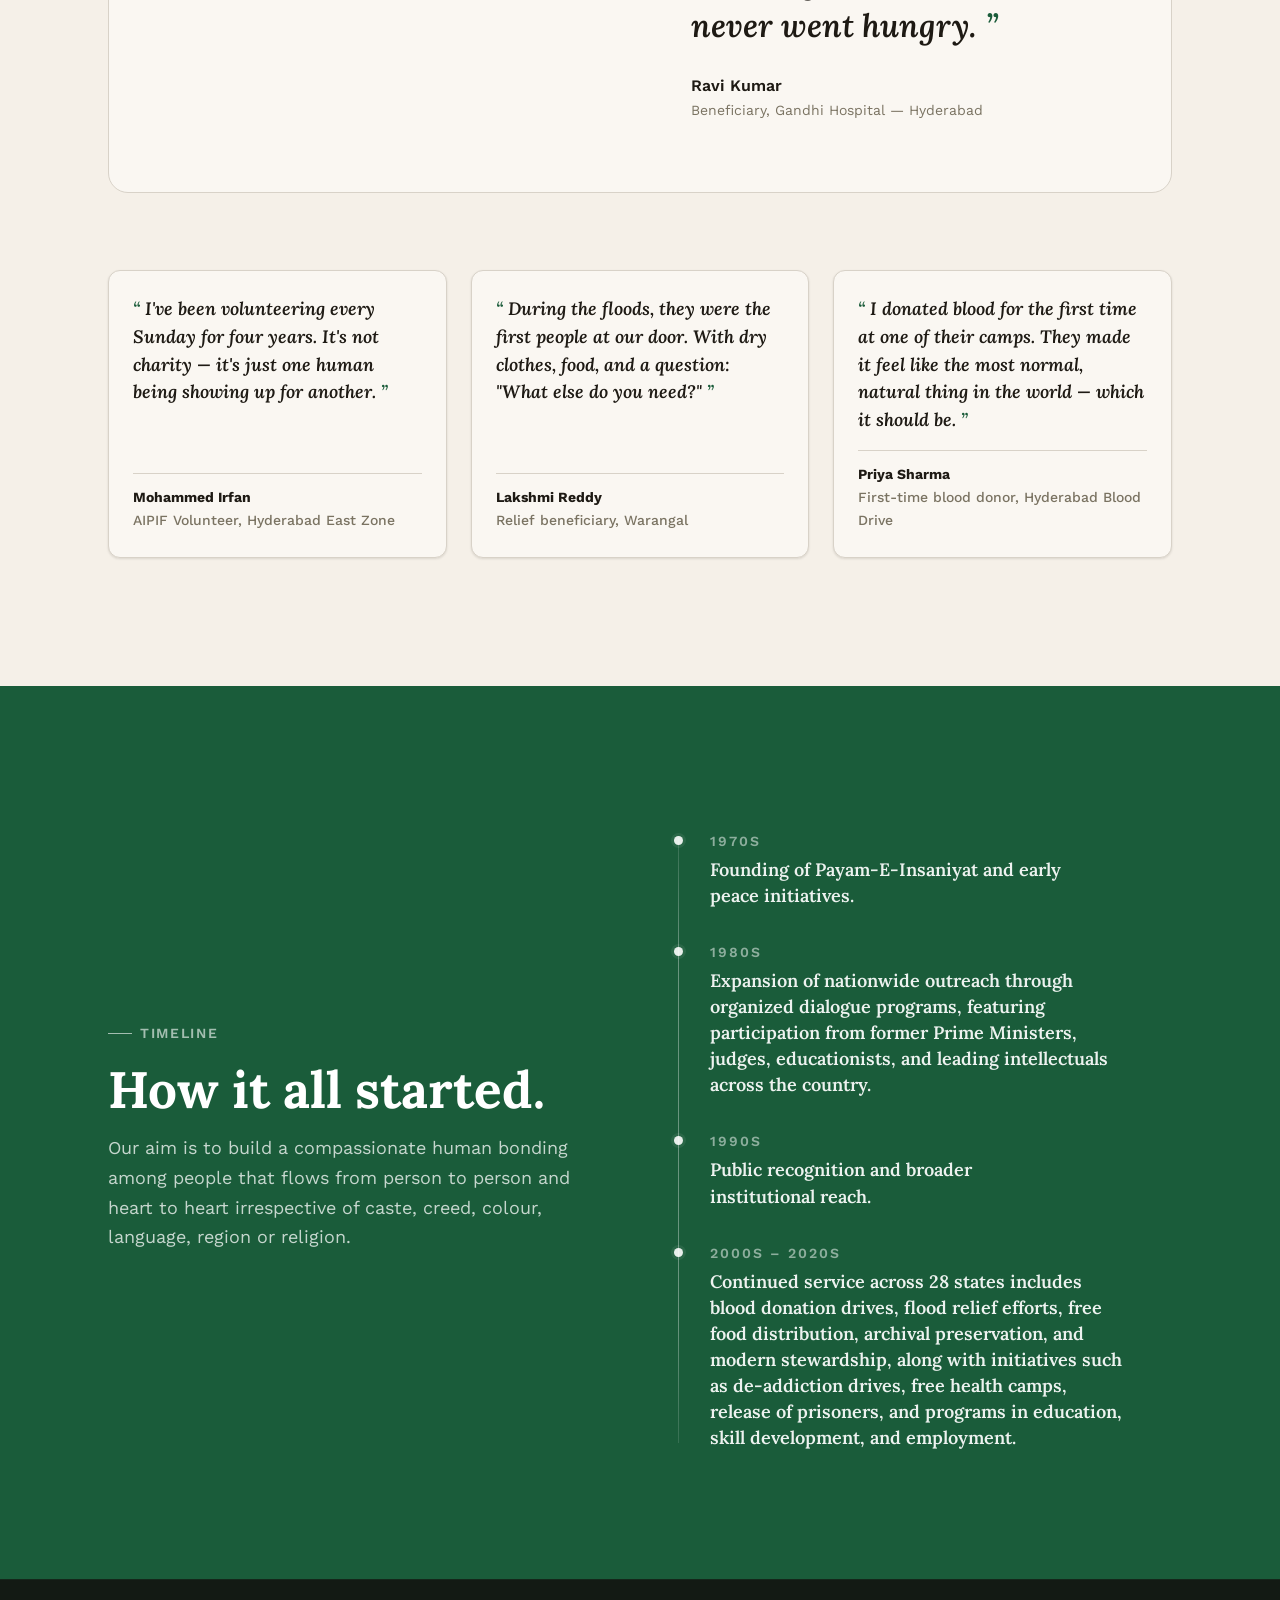
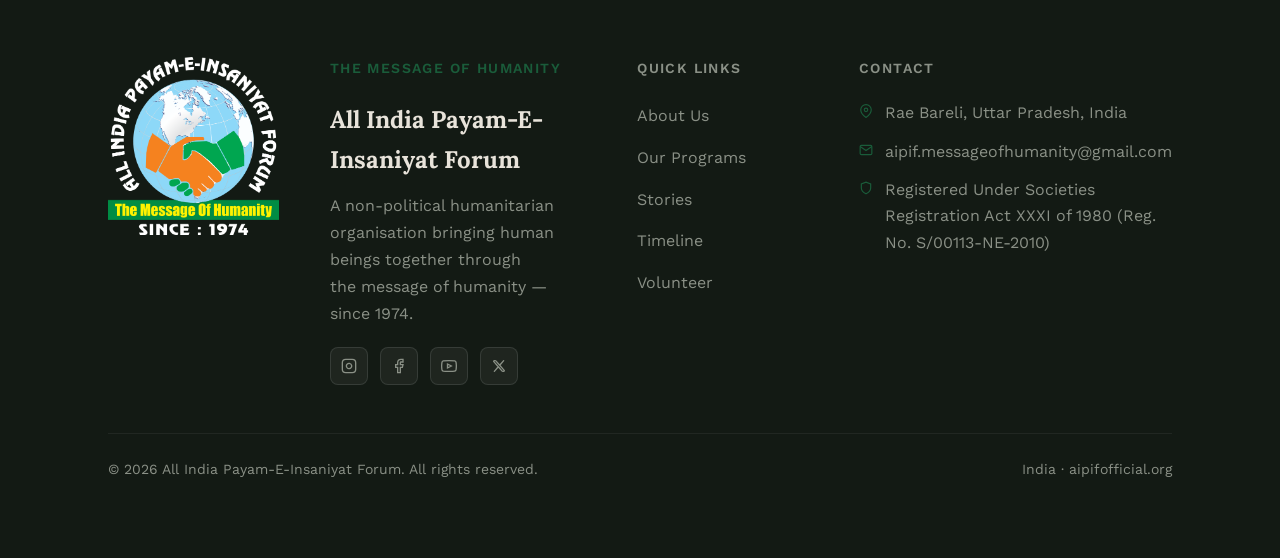
==== commit d2434a24: "urdu final changes" ====
--- a/sample/index.html
+++ b/sample/index.html
@@ -1215,18 +1215,18 @@
           <div class="program-card-image">
             <img
               src="meal_serve.jpg"
-              alt="Volunteers serving hot meals to patients outside a hospital"
+              alt="ہسپتال کے باہر مریضوں کو گرم کھانا پیش کرتے ہوئے رضاکار"
               width="700" height="520"
               loading="lazy"
               decoding="async"
             >
           </div>
           <div class="program-card-body">
-            <span class="program-tag">Food & Nutrition</span>
-            <h3 class="program-card-title">Hunger Free India</h3>
-            <p class="program-card-desc">Daily and weekly, our volunteers prepare and serve thousands of hot meals outside government hospitals, railway stations, and in flood and drought-affected areas. No one who comes to our gates leaves hungry.</p>
+            <span class="program-tag">غذا اور غذائیت</span>
+            <h3 class="program-card-title">بھوک سے پاک ہندوستان</h3>
+            <p class="program-card-desc">روزانہ اور ہفتہ وار، ہمارے رضاکار سرکاری ہسپتالوں، ریلوے اسٹیشنوں کے باہر، اور سیلاب و خشک سالی سے متاثرہ علاقوں میں ہزاروں گرم کھانے تیار کر کے پیش کرتے ہیں۔ جو بھی ہمارے دروازے تک آتا ہے، وہ بھوکا واپس نہیں جاتا۔</p>
             <!-- <a href="#contact" class="program-link">
-              Learn more  
+              مزید جانیں
               <svg width="14" height="14" viewBox="0 0 24 24" fill="none" stroke="currentColor" stroke-width="2.5"><path d="M5 12h14M12 5l7 7-7 7"/></svg>
             </a> -->
           </div>
@@ -1236,18 +1236,18 @@
           <div class="program-card-image">
             <img
               src="blood_donation_drive.jpg"
-              alt="Blood donation camp organised by AIPIF volunteers"
+              alt="AIPIF کے رضاکاروں کے زیرِ اہتمام خون عطیہ کیمپ"
               width="400" height="225"
               loading="lazy"
               decoding="async"
             >
           </div>
           <div class="program-card-body">
-            <span class="program-tag">Healthcare</span>
-            <h3 class="program-card-title">Blood Donation Drives</h3>
-            <p class="program-card-desc">Mobilising voluntary donors to fill critical blood shortages at hospitals — conducted dozens of times a year, across multiple cities.</p>
+            <span class="program-tag">صحت کی دیکھ بھال</span>
+            <h3 class="program-card-title">خون عطیہ مہمات</h3>
+            <p class="program-card-desc">ہسپتالوں میں خون کی شدید کمی پوری کرنے کے لیے رضاکارانہ عطیہ دہندگان کو متحرک کرنا — یہ مہمات سال میں درجنوں بار، کئی شہروں میں منعقد کی جاتی ہیں۔</p>
             <!-- <a href="#contact" class="program-link">
-              Learn more
+              مزید جانیں
               <svg width="14" height="14" viewBox="0 0 24 24" fill="none" stroke="currentColor" stroke-width="2.5"><path d="M5 12h14M12 5l7 7-7 7"/></svg>
             </a> -->
           </div>
@@ -1257,18 +1257,18 @@
           <div class="program-card-image">
             <img
               src="flood_relief.jpeg"
-              alt="AIPIF relief volunteers during a flood response in India"
+              alt="ہندوستان میں سیلابی امداد کے دوران AIPIF کے رضاکار"
               width="400" height="225"
               loading="lazy"
               decoding="async"
             >
           </div>
           <div class="program-card-body">
-            <span class="program-tag">Disaster Relief</span>
-            <h3 class="program-card-title">Emergency & Flood Relief</h3>
-            <p class="program-card-desc">When natural disasters strike, AIPIF volunteers are among the first to mobilise — distributing rations, medicine, and clothing to affected families.</p>
+            <span class="program-tag">آفات سے امداد</span>
+            <h3 class="program-card-title">ہنگامی اور سیلابی امداد</h3>
+            <p class="program-card-desc">جب قدرتی آفات آتی ہیں، تو AIPIF کے رضاکار سب سے پہلے متحرک ہونے والوں میں شامل ہوتے ہیں — اور متاثرہ خاندانوں میں راشن، ادویات اور کپڑے تقسیم کرتے ہیں۔</p>
             <!-- <a href="#contact" class="program-link">
-              Learn more
+              مزید جانیں
               <svg width="14" height="14" viewBox="0 0 24 24" fill="none" stroke="currentColor" stroke-width="2.5"><path d="M5 12h14M12 5l7 7-7 7"/></svg>
             </a> -->
           </div>
@@ -1278,18 +1278,18 @@
           <div class="program-card-image">
             <img
               src="community_gather.webp"
-              alt="Community harmony gathering with people of different faiths"
+              alt="مختلف مذاہب سے تعلق رکھنے والے لوگوں کی کمیونٹی ہم آہنگی کی نشست"
               width="400" height="225"
               loading="lazy"
               decoding="async"
             >
           </div>
           <div class="program-card-body">
-            <span class="program-tag">Community Unity</span>
-            <h3 class="program-card-title">Dialogue Programs</h3>
-            <p class="program-card-desc">Rooted in AIPIF's founding mission, community dialogue programs that bring people of all backgrounds together around shared humanity and moral values.</p>
+            <span class="program-tag">کمیونٹی اتحاد</span>
+            <h3 class="program-card-title">مکالمہ پروگرام</h3>
+            <p class="program-card-desc">AIPIF کے بانی مشن سے جڑے یہ کمیونٹی مکالمہ پروگرام مختلف پس منظر کے لوگوں کو مشترکہ انسانیت اور اخلاقی اقدار کی بنیاد پر ایک ساتھ لاتے ہیں۔</p>
             <!-- <a href="#contact" class="program-link">
-              Learn more
+              مزید جانیں
               <svg width="14" height="14" viewBox="0 0 24 24" fill="none" stroke="currentColor" stroke-width="2.5"><path d="M5 12h14M12 5l7 7-7 7"/></svg>
             </a> -->
           </div>
@@ -1299,40 +1299,39 @@
           <div class="program-card-image">
             <img
               src="hospital_visit.jpeg"
-              alt="Children receiving fruits distributed by AIPIF volunteers at a hospital"
+              alt="ہسپتال میں AIPIF کے رضاکاروں کی جانب سے بچوں میں پھل تقسیم کیے جا رہے ہیں"
               width="400" height="225"
               loading="lazy"
               decoding="async"
             >
           </div>
           <div class="program-card-body">
-            <span class="program-tag">Patient Welfare</span>
-            <h3 class="program-card-title">Hospital Outreach</h3>
-            <p class="program-card-desc">Serving daily fruit and breakfast for patients and their families at government hospitals — a small act that means everything to those far from home.</p>
+            <span class="program-tag">مریضوں کی فلاح</span>
+            <h3 class="program-card-title">ہسپتال معاونتی پروگرام</h3>
+            <p class="program-card-desc">سرکاری ہسپتالوں میں مریضوں اور ان کے اہلِ خانہ کو روزانہ پھل اور ناشتہ فراہم کرنا — ایک چھوٹا سا عمل، مگر گھر سے دور لوگوں کے لیے بہت بڑی معنویت رکھتا ہے۔</p>
             <!-- <a href="#contact" class="program-link">
-              Learn more
+              مزید جانیں
               <svg width="14" height="14" viewBox="0 0 24 24" fill="none" stroke="currentColor" stroke-width="2.5"><path d="M5 12h14M12 5l7 7-7 7"/></svg>
             </a> -->
           </div>
         </article>
-        
 
         <article class="program-card reveal">
           <div class="program-card-image">
             <img
               src="railway_visit.jpeg"
-              alt="AIPIF volunteers serving food and drinks to passengers at a railway station"
+              alt="AIPIF کے رضاکار ریلوے اسٹیشن پر مسافروں کو کھانا اور مشروبات پیش کر رہے ہیں"
               width="400" height="225"
               loading="lazy"
               decoding="async"
             >
           </div>
           <div class="program-card-body">
-            <span class="program-tag">Community Outreach</span>
-            <h3 class="program-card-title">Railway Station Visits</h3>
-            <p class="program-card-desc">With permission from railway and police authorities, our volunteers make regular visits to railway stations — serving passengers hot meals, tea, and during peak summers, water and refreshing buttermilk. We also fulfil staff requests for essentials like wheelchairs, and share our literature on love, brotherhood, and human values with passengers and railway staff alike.</p>
+            <span class="program-tag">کمیونٹی رسائی</span>
+            <h3 class="program-card-title">ریلوے اسٹیشن دورے</h3>
+            <p class="program-card-desc">ریلوے اور پولیس حکام کی اجازت سے، ہمارے رضاکار باقاعدگی سے ریلوے اسٹیشنوں کا دورہ کرتے ہیں — مسافروں کو گرم کھانا، چائے، اور شدید گرمیوں میں پانی اور تازگی بخش چھاچھ پیش کرتے ہیں۔ ہم عملے کی ضروریات، جیسے وہیل چیئر، بھی پوری کرتے ہیں، اور مسافروں اور ریلوے عملے دونوں کے ساتھ محبت، بھائی چارے اور انسانی اقدار پر مبنی اپنا لٹریچر بھی شیئر کرتے ہیں۔</p>
             <!-- <a href="#contact" class="program-link">
-              Learn more
+              مزید جانیں
               <svg width="14" height="14" viewBox="0 0 24 24" fill="none" stroke="currentColor" stroke-width="2.5"><path d="M5 12h14M12 5l7 7-7 7"/></svg>
             </a> -->
           </div>
@@ -1342,18 +1341,18 @@
           <div class="program-card-image">
             <img
               src="old_age_visit.jpeg"
-              alt="AIPIF volunteers spending time with elderly residents at an old age home"
+              alt="AIPIF کے رضاکار اولڈ ایج ہوم میں بزرگ رہائشیوں کے ساتھ وقت گزار رہے ہیں"
               width="400" height="225"
               loading="lazy"
               decoding="async"
             >
           </div>
           <div class="program-card-body">
-            <span class="program-tag">Elder Care</span>
-            <h3 class="program-card-title">Old Age Home Visits</h3>
-            <p class="program-card-desc">Our volunteers make consistent visits to old age homes — serving meals, conducting medical camps, and simply sitting with elderly residents as their own children would, bringing warmth to those longing for love. In Hyderabad, we have been serving lunch and dinner weekly at an old age home for over 100 consecutive weeks, and have recently added breakfast too.</p>
+            <span class="program-tag">بزرگوں کی نگہداشت</span>
+            <h3 class="program-card-title">اولڈ ایج ہوم کے دورے</h3>
+            <p class="program-card-desc">ہمارے رضاکار باقاعدگی سے اولڈ ایج ہومز کا دورہ کرتے ہیں — کھانا فراہم کرتے ہیں، طبی کیمپ منعقد کرتے ہیں، اور بزرگ رہائشیوں کے ساتھ ایسے بیٹھتے ہیں جیسے ان کے اپنے بچے بیٹھتے، تاکہ محبت کے طلبگار دلوں تک اپنائیت پہنچ سکے۔ حیدرآباد میں ہم ایک اولڈ ایج ہوم میں مسلسل 100 سے زائد ہفتوں سے ہر ہفتے دوپہر اور رات کا کھانا فراہم کر رہے ہیں، اور حال ہی میں ناشتہ بھی شامل کیا ہے۔</p>
             <!-- <a href="#contact" class="program-link">
-              Learn more
+              مزید جانیں
               <svg width="14" height="14" viewBox="0 0 24 24" fill="none" stroke="currentColor" stroke-width="2.5"><path d="M5 12h14M12 5l7 7-7 7"/></svg>
             </a> -->
           </div>
@@ -1363,18 +1362,18 @@
           <div class="program-card-image">
             <img
               src="bus_stand_visit.jpeg"
-              alt="AIPIF volunteers distributing water and food to passengers at a bus stand"
+              alt="AIPIF کے رضاکار بس اسٹینڈ پر مسافروں میں پانی اور کھانا تقسیم کر رہے ہیں"
               width="400" height="225"
               loading="lazy"
               decoding="async"
             >
           </div>
           <div class="program-card-body">
-            <span class="program-tag">Community Outreach</span>
-            <h3 class="program-card-title">Bus Stand Visits</h3>
-            <p class="program-card-desc">Our volunteers visit local bus stands and depots to serve travellers in need — especially during scorching summers, where a glass of water or chilled buttermilk brings instant relief and a smile. We also distribute cooked food packets and share our literature on love, brotherhood, morality, and human values to spread a message of shared humanity.</p>
+            <span class="program-tag">کمیونٹی رسائی</span>
+            <h3 class="program-card-title">بس اسٹینڈ دورے</h3>
+            <p class="program-card-desc">ہمارے رضاکار ضرورت مند مسافروں کی خدمت کے لیے مقامی بس اسٹینڈز اور ڈپوؤں کا دورہ کرتے ہیں — خاص طور پر سخت گرمیوں میں، جب پانی کا ایک گلاس یا ٹھنڈی چھاچھ فوری سکون اور مسکراہٹ لے آتی ہے۔ ہم پکا ہوا کھانا بھی تقسیم کرتے ہیں اور محبت، بھائی چارے، اخلاقیات اور انسانی اقدار پر مبنی اپنا لٹریچر بانٹتے ہیں تاکہ مشترکہ انسانیت کا پیغام پھیل سکے۔</p>
             <!-- <a href="#contact" class="program-link">
-              Learn more
+              مزید جانیں
               <svg width="14" height="14" viewBox="0 0 24 24" fill="none" stroke="currentColor" stroke-width="2.5"><path d="M5 12h14M12 5l7 7-7 7"/></svg>
             </a> -->
           </div>
@@ -1384,18 +1383,18 @@
           <div class="program-card-image">
             <img
               src="orphanage_visit.jpeg"
-              alt="AIPIF volunteers spending time with children at an orphanage"
+              alt="AIPIF کے رضاکار یتیم خانے میں بچوں کے ساتھ وقت گزار رہے ہیں"
               width="400" height="225"
               loading="lazy"
               decoding="async"
             >
           </div>
           <div class="program-card-body">
-            <span class="program-tag">Child Welfare</span>
-            <h3 class="program-card-title">Orphanage Visits</h3>
-            <p class="program-card-desc">With nearly 30 million orphaned and abandoned children in India, AIPIF volunteers regularly visit orphanages — addressing needs of education, health, clothing, and emotional wellbeing with the management and facilitating support accordingly. We believe every child deserves to be treated with love and dignity, and if our visit brings even one smile to a child's face, that alone is reason enough.</p>
+            <span class="program-tag">بچوں کی فلاح</span>
+            <h3 class="program-card-title">یتیم خانوں کے دورے</h3>
+            <p class="program-card-desc">ہندوستان میں تقریباً 30 ملین یتیم اور لاوارث بچوں کے پیشِ نظر، AIPIF کے رضاکار باقاعدگی سے یتیم خانوں کا دورہ کرتے ہیں — جہاں انتظامیہ کے ساتھ مل کر تعلیم، صحت، لباس اور جذباتی بہبود کی ضروریات کا جائزہ لیتے ہیں اور اسی کے مطابق معاونت فراہم کرواتے ہیں۔ ہمارا یقین ہے کہ ہر بچے کے ساتھ محبت اور وقار سے پیش آنا چاہیے، اور اگر ہمارے دورے سے کسی ایک بچے کے چہرے پر بھی مسکراہٹ آ جائے تو یہی کافی سبب ہے۔</p>
             <!-- <a href="#contact" class="program-link">
-              Learn more
+              مزید جانیں
               <svg width="14" height="14" viewBox="0 0 24 24" fill="none" stroke="currentColor" stroke-width="2.5"><path d="M5 12h14M12 5l7 7-7 7"/></svg>
             </a> -->
           </div>
@@ -1405,18 +1404,18 @@
           <div class="program-card-image">
             <img
               src="deaddiction_visit.jpeg"
-              alt="Community harmony gathering with people of different faiths"
+              alt="مختلف مذاہب سے تعلق رکھنے والے لوگوں کی کمیونٹی ہم آہنگی کی نشست"
               width="400" height="225"
               loading="lazy"
               decoding="async"
             >
           </div>
           <div class="program-card-body">
-            <span class="program-tag">Social Reform</span>
-            <h3 class="program-card-title">De-Addiction Campaigns</h3>
-            <p class="program-card-desc">Under our "Our Society, Our Responsibility" theme, AIPIF organises de-addiction programs to pull youth back from the grip of drugs and alcohol — addictions that destroy not just individual lives but entire communities. In Aurangabad alone, our efforts have helped over 1,100 individuals break free from addiction and reclaim their lives.</p>
+            <span class="program-tag">سماجی اصلاح</span>
+            <h3 class="program-card-title">نشہ چھڑاؤ مہمات</h3>
+            <p class="program-card-desc">"ہمارا معاشرہ، ہماری ذمہ داری" کے عنوان کے تحت، AIPIF نوجوانوں کو منشیات اور شراب کی گرفت سے واپس لانے کے لیے نشہ چھڑاؤ پروگرام منعقد کرتا ہے — ایسی لتیں جو صرف فرد کی نہیں بلکہ پوری برادری کی زندگی تباہ کر دیتی ہیں۔ صرف اورنگ آباد میں ہی ہماری کوششوں نے 1,100 سے زیادہ افراد کو نشے سے نجات پانے اور اپنی زندگی دوبارہ سنبھالنے میں مدد دی ہے۔</p>
             <!-- <a href="#contact" class="program-link">
-              Learn more
+              مزید جانیں
               <svg width="14" height="14" viewBox="0 0 24 24" fill="none" stroke="currentColor" stroke-width="2.5"><path d="M5 12h14M12 5l7 7-7 7"/></svg>
             </a> -->
           </div>
@@ -1426,18 +1425,18 @@
           <div class="program-card-image">
             <img
               src="prision_visit.jpeg"
-              alt="AIPIF volunteers visiting prisoners"
+              alt="AIPIF کے رضاکار قیدیوں سے ملاقات کر رہے ہیں"
               width="400" height="225"
               loading="lazy"
               decoding="async"
             >
           </div>
           <div class="program-card-body">
-            <span class="program-tag">Prison Welfare</span>
-            <h3 class="program-card-title">Prison Outreach & Inmate Relief</h3>
-            <p class="program-card-desc">AIPIF reaches out to those behind bars — paying fines to secure the release of those imprisoned solely for inability to pay, and conducting medical camps including specialised skin treatment drives inside prisons. Beyond physical care, we carry the message of humanity, human values, and hope to those who need it most.</p>
+            <span class="program-tag">قیدیوں کی فلاح</span>
+            <h3 class="program-card-title">جیل رابطہ اور قیدی امداد</h3>
+            <p class="program-card-desc">AIPIF سلاخوں کے پیچھے موجود لوگوں تک بھی پہنچتا ہے — صرف جرمانہ ادا نہ کر سکنے کی وجہ سے قید افراد کی رہائی کے لیے جرمانے ادا کرتا ہے، اور جیلوں کے اندر طبی کیمپ، بشمول جلد کے خصوصی علاج کی مہمات، منعقد کرتا ہے۔ جسمانی نگہداشت سے آگے بڑھ کر ہم ان لوگوں تک انسانیت، انسانی اقدار اور امید کا پیغام بھی پہنچاتے ہیں جنہیں اس کی سب سے زیادہ ضرورت ہوتی ہے۔</p>
             <!-- <a href="#contact" class="program-link">
-              Learn more
+              مزید جانیں
               <svg width="14" height="14" viewBox="0 0 24 24" fill="none" stroke="currentColor" stroke-width="2.5"><path d="M5 12h14M12 5l7 7-7 7"/></svg>
             </a> -->
           </div>
@@ -1447,18 +1446,18 @@
           <div class="program-card-image">
             <img
               src="skill_dev_visit.jpeg"
-              alt="Youth receiving training organised by AIPIF"
+              alt="AIPIF کے زیرِ اہتمام نوجوان تربیت حاصل کر رہے ہیں"
               width="400" height="225"
               loading="lazy"
               decoding="async"
             >
           </div>
           <div class="program-card-body">
-            <span class="program-tag">Skill Development</span>
-            <h3 class="program-card-title">Skill Development & Job Placement</h3>
-            <p class="program-card-desc">AIPIF organises skill development and job placement programs for school dropouts and unemployed youth, opening doors that circumstance had closed. A standout achievement is our Mobile Phone Chip-Level Repair Training Program, conducted for children at Juvenile and Observation Homes — equipping them with a livelihood skill and a path forward.</p>
+            <span class="program-tag">مہارت کی ترقی</span>
+            <h3 class="program-card-title">مہارت کی ترقی اور روزگار فراہمی</h3>
+            <p class="program-card-desc">AIPIF اسکول چھوڑنے والے اور بے روزگار نوجوانوں کے لیے مہارت کی ترقی اور روزگار فراہمی کے پروگرام منعقد کرتا ہے، اور وہ دروازے کھولتا ہے جنہیں حالات نے بند کر دیا تھا۔ ہماری نمایاں کامیابیوں میں سے ایک موبائل فون چِپ لیول ریپیئر ٹریننگ پروگرام ہے، جو جووینائل اور آبزرویشن ہومز میں بچوں کے لیے منعقد کیا گیا — تاکہ انہیں روزگار کے قابل ایک ہنر اور آگے بڑھنے کا راستہ مل سکے۔</p>
             <!-- <a href="#contact" class="program-link">
-              Learn more
+              مزید جانیں
               <svg width="14" height="14" viewBox="0 0 24 24" fill="none" stroke="currentColor" stroke-width="2.5"><path d="M5 12h14M12 5l7 7-7 7"/></svg>
             </a> -->
           </div>
